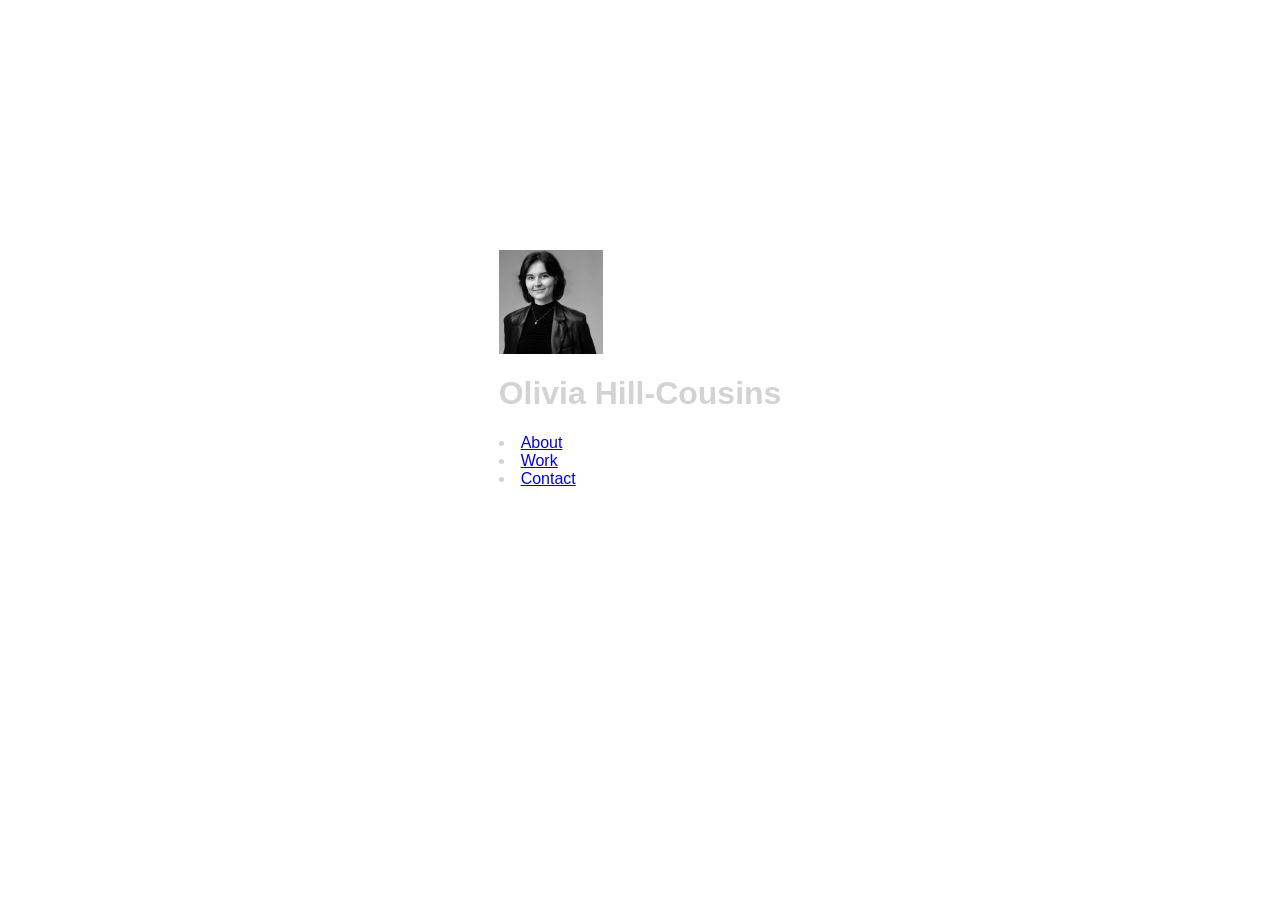
==== index.html @ bfc3da9b "sort" ====
<!DOCTYPE html>
<html lang="en">
<head>
    <meta charset="UTF-8">
    <meta name="viewport" content="width=device-width, initial-scale=1.0">
    <title>Olivia</title>
    <link rel="stylesheet" href="style.css">
</head>
<body>
    <div class="container">
        <video class="background" loop autoplay muted plays-inline src="videos/galaxy.mp4"
        type="video/mp4"></video>


        <header>
            <div class="left">
                <div class="client__logo">
                <img src="images/ohc-headshot.jpeg" alt="logo">
                </div>
                <h1>Olivia Hill-Cousins</h1>
            </div>

            <u1>
                    <li><a href="#about">About</a></li>
                    <li><a href="#work">Work</a></li>
                    <li><a href="#contact">Contact</a></li>
            </u1>

            

    </div>
    <script src="app.js"></script>
</body>
</html>
---- style.css ----
body{
    margin: 0;
    padding: 0;
    font-family: Quicksand, sans-serif;
    color: lightgray;
}

.container{
    position: relative;
    width: 100%;
    height: 100%;
    display: flex;
    flex-direction: column;
    align-items: center;
    gap: 100px;
}

.back-vid{
    position: fixed;
    right: 0;
    bottom: 0;
    z-index: -1;
    mix-blend-mode: overlay;
}

@media (max-aspect-ratio: 16/9){
    .back-vid{
        height: 100%;
        width: auto;
    }
}

@media (min-aspect-ratio: 16/9){
    .back-vid{
        width: 100%;
        height: auto;
    }
}


.client__logo {
    width: 6.5rem;
    height: 6.5rem; /* square container */
    overflow: hidden; /* hide the cropped edges */
}

.client__logo img {
    width: 100%;
    height: 100%;
    object-fit: cover; 
    object-position: 50% 35%;;
}
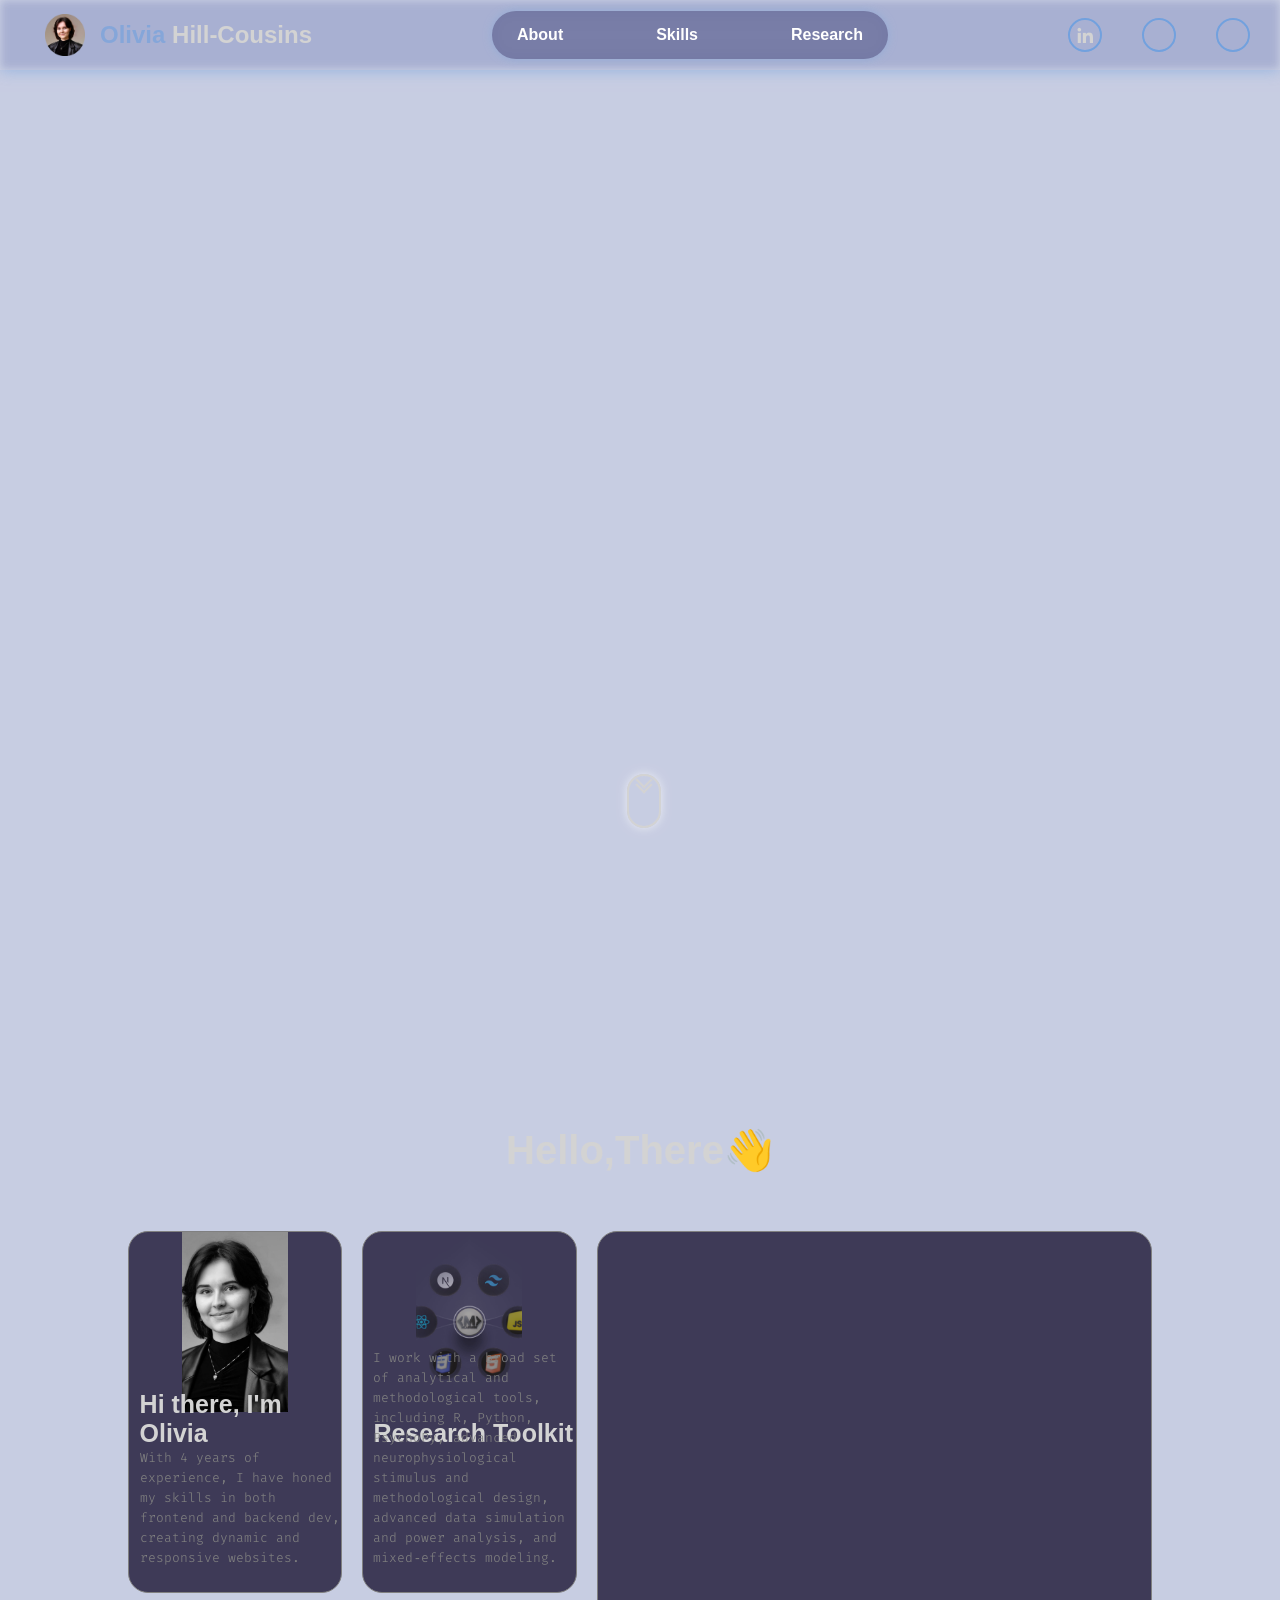
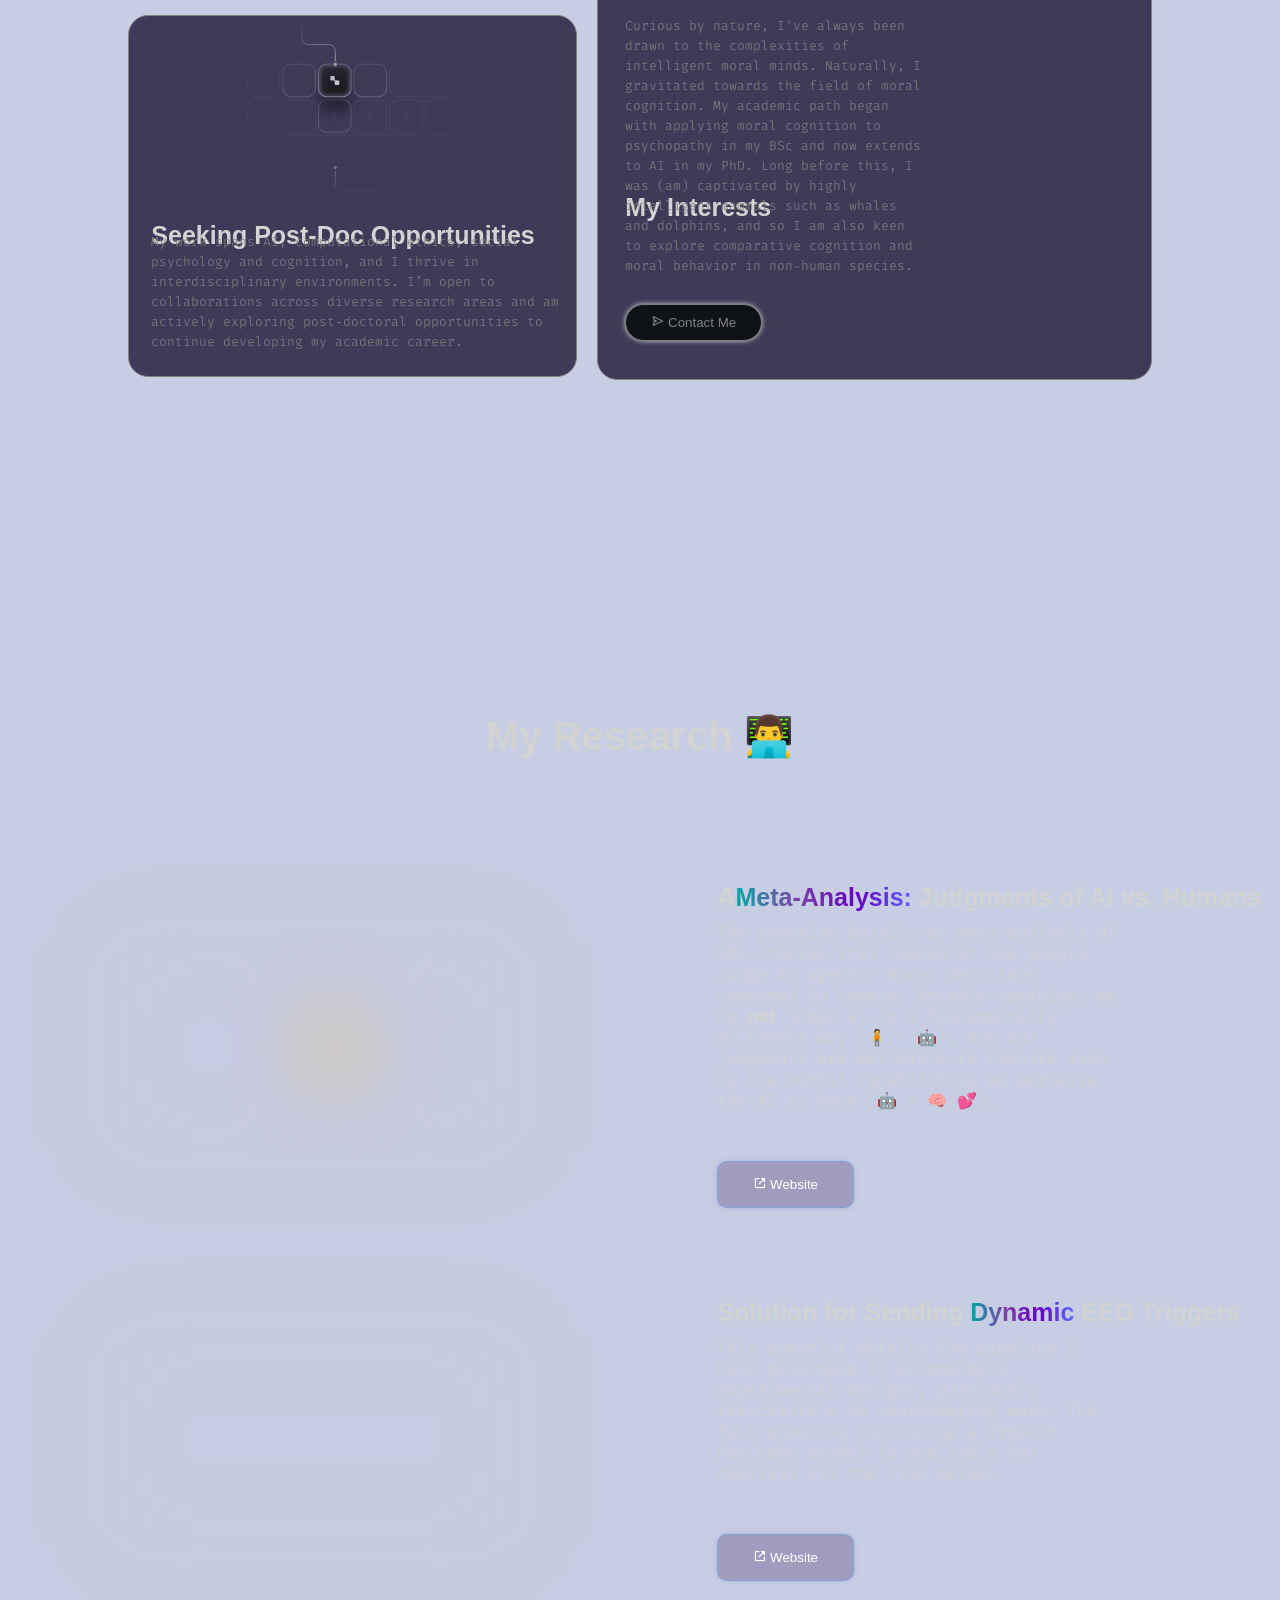
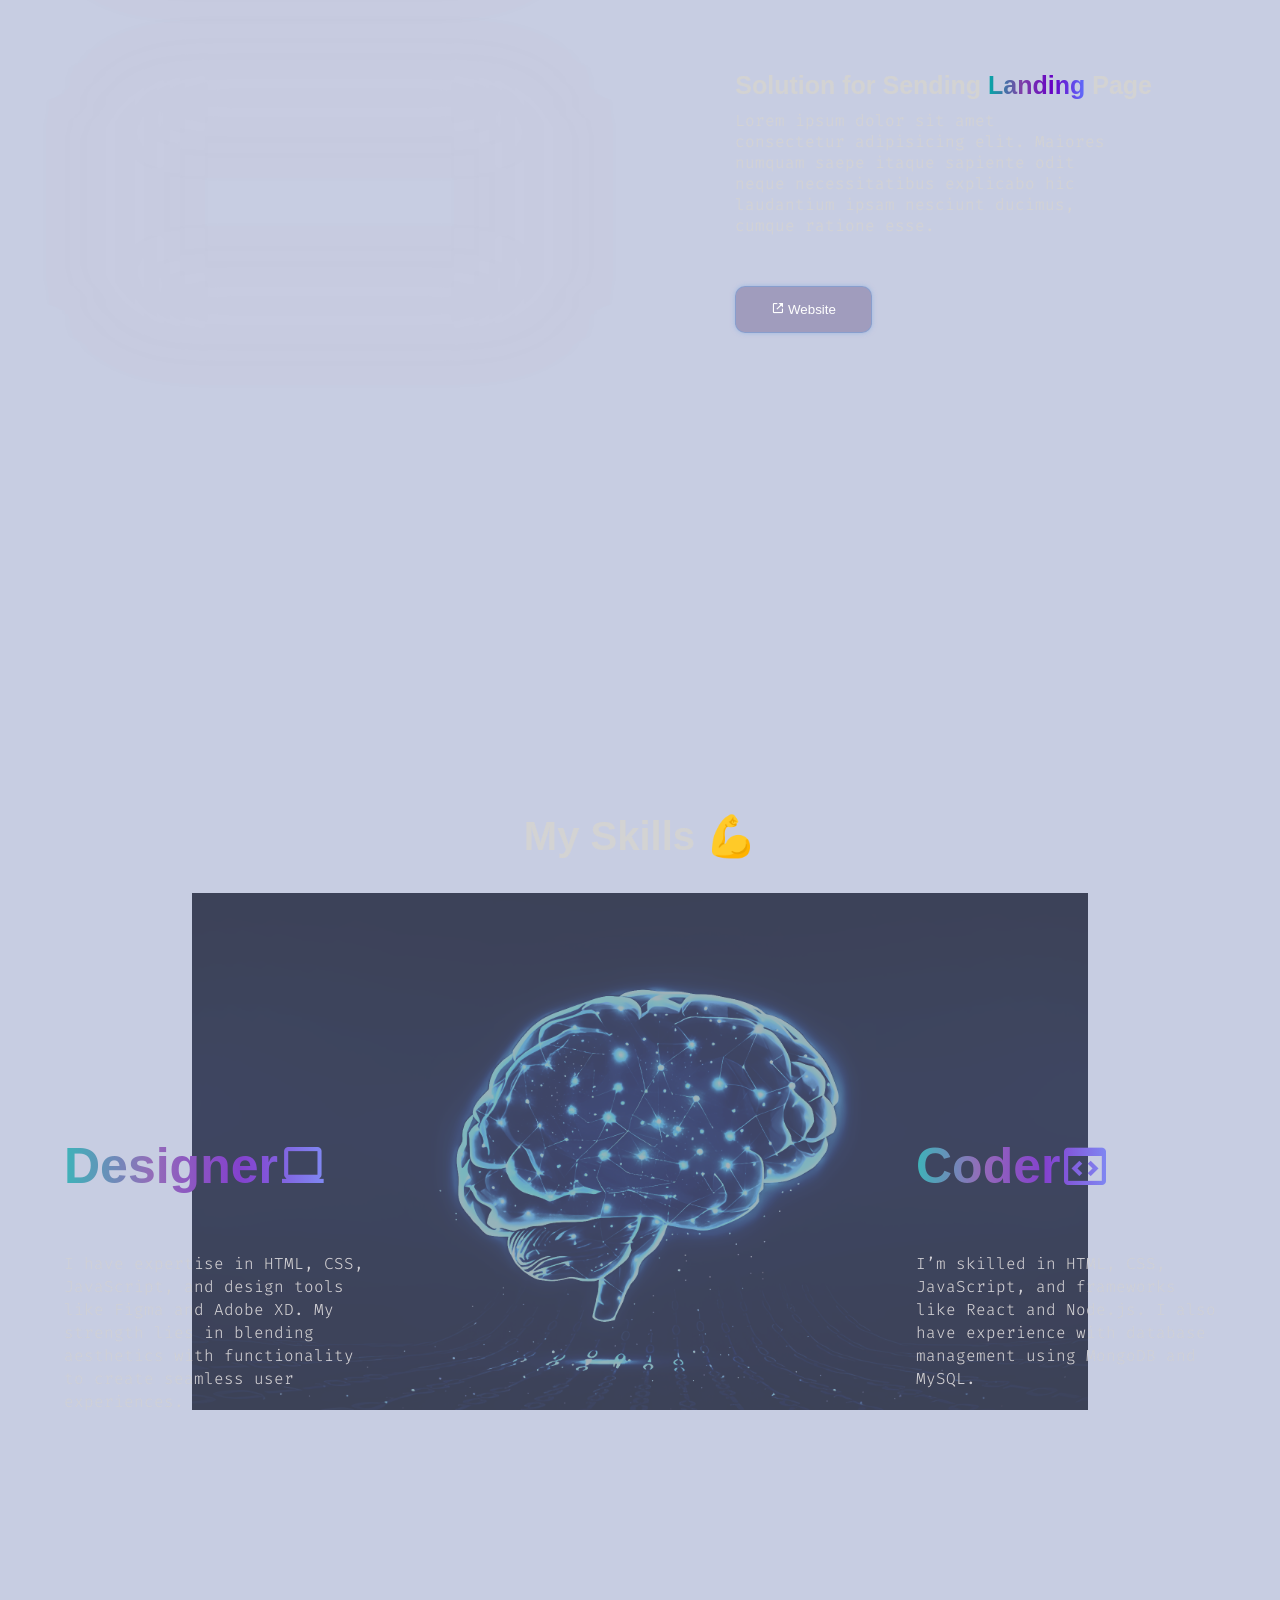
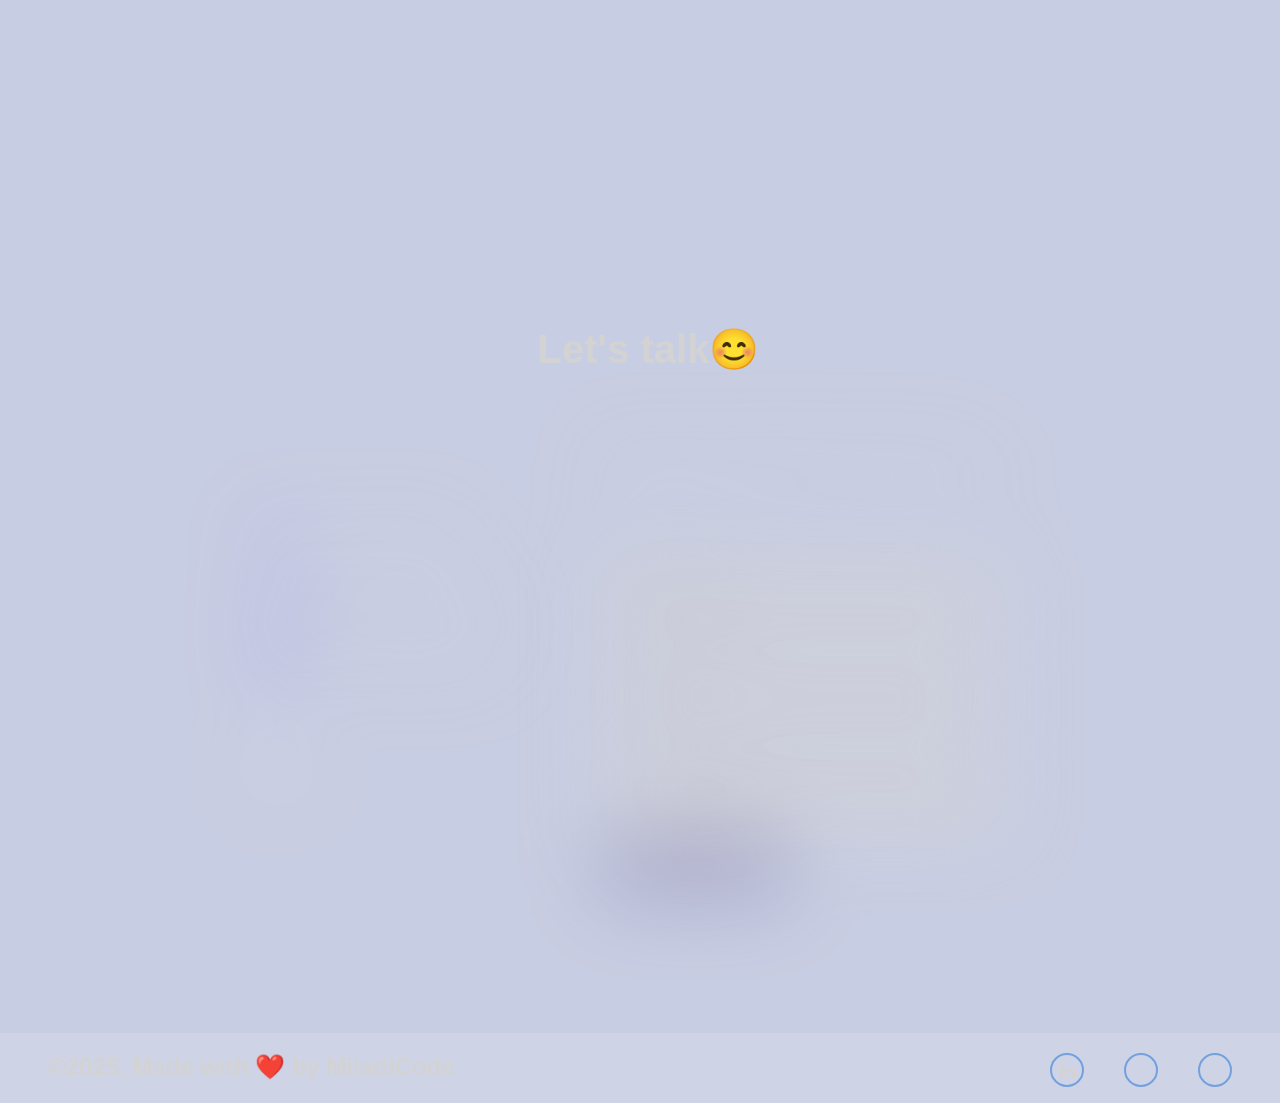
==== commit c924214e: "adjust" ====
--- a/index.html
+++ b/index.html
@@ -3,32 +3,242 @@
 <head>
     <meta charset="UTF-8">
     <meta name="viewport" content="width=device-width, initial-scale=1.0">
-    <title>Olivia</title>
+    <title>Olivia Hill-Cousins</title>
     <link rel="stylesheet" href="style.css">
+    <link href='https://unpkg.com/boxicons@2.1.4/css/boxicons.min.css' rel='stylesheet'>
+    <link rel="stylesheet" href="https://unpkg.com/aos@next/dist/aos.css" />
+    <link rel="stylesheet" href="https://cdn.jsdelivr.net/npm/bootstrap-icons@1.13.1/font/bootstrap-icons.min.css">
 </head>
 <body>
     <div class="container">
-        <video class="background" loop autoplay muted plays-inline src="videos/galaxy.mp4"
-        type="video/mp4"></video>
-
-
-        <header>
+        <video class="back-vid" autoplay loop muted plays-inline src="videos/galaxy.mp4"></video>
+
+
+
+        <header data-aos="fade-down" data-aos-duration="2000">
             <div class="left">
-                <div class="client__logo">
-                <img src="images/ohc-headshot.jpeg" alt="logo">
-                </div>
-                <h1>Olivia Hill-Cousins</h1>
-            </div>
-
-            <u1>
-                    <li><a href="#about">About</a></li>
-                    <li><a href="#work">Work</a></li>
-                    <li><a href="#contact">Contact</a></li>
-            </u1>
-
+                <img src="images/ohc-colour-circle.png" alt="logo">
+                <h2><span style="color: #72a1dea2;">Olivia</span> Hill-Cousins</h2>
+            </div>
+
+            <ul>
+                <li><a href="#">About</a></li>
+                <li><a href="#">Skills</a></li>
+                <li><a href="#">Research</a></li>
+            </ul>
+
+            <div class="box-icons">
+                <p><i class='bx bxl-linkedin'></i></p>
+                <p><i class='bi bi-bluesky'></i></p>
+                <p><i class='bx bxl-bx icon'></i></p>
+            </div>
+
+            <div class="menu-icon">
+                <i class='bx bx-menu'></i>
+            </div>            
+        </header>
+        <div class="sidebar">
+            <div class="close-icon">
+                <i class='bx bx-x'></i>
+            </div>
             
-
+            <ul>
+                <li><a href="#">Home</a></li>
+                <li><a href="#">About</a></li>
+                <li><a href="#">Skills</a></li>
+                <li><a href="#">Research</a></li>
+            </ul>
+
+            <div class="social-sidebar">
+                <a href="http://www.linkedin.com/in/olivia-hill-cousins"><i class='bx bxl-linkedin'></i></i></a>
+                <a href="https://bsky.app/profile/oliviah-c.bsky.social"><i class="bi bi-bluesky"></i></i></a>
+                <a href="https://orcid.org/0009-0009-4436-8812">
+                <img src="images/ORCID-iD_icon_BW_vector.svg" class="bx icon" alt="ORCID">
+                </a>
+            </div>
+        </div>
+
+        <div class="blackhole-box" data-aos="fade-down" data-aos-duration="2000">
+            <video autoplay loop muted plays-inline src="videos/blackhole.mp4"></video>
+        </div>
+
+        <section class="hero ">
+            <div class="hero-info autoBlur" data-aos="fade-right" data-aos-duration="1000">
+                <div class="hero-info-title" >
+                    <i class='bx bxl-sketch'></i>
+                    PhD Researcher Portfolio
+                </div>
+
+                <h1 data-aos="fade-right" data-aos-duration="3000">Currently exploring <span class="gradient">moral cognition</span> applied to <span class="gradient">AI</span></h1>
+
+                <p>I’m a PhD Researcher at the University of Exeter with a broad analytical and methodological skillset, specialising in moral cognition and how its mechanisms differ when people evaluate AI. </p>
+
+                <button><i class='bx bx-send' ></i> Contact Me</button>
+            </div>
+            
+            <div class="skills-video-box " >
+                <video class="skills-video autoBlur" autoplay loop muted plays-inline src="videos/hero-video.mp4"></video>
+            </div>
+        
+            <div class="scroll-down"></div>
+        </section>
+
+        <seaction class="info-section">
+            <h1 class="section-title autoDisplay">Hello,There👋</h1>
+            <div class="info-cards">
+                <div class="card ">
+                    <h1>Hi there, I'm Olivia</h1>
+                    <p>With 4 years of experience, I have honed my skills in both frontend and backend dev, creating dynamic and responsive websites.</p>
+                
+                    <img src="images/ohc-bw-square.jpg" alt="">
+                </div>
+
+                <div class="card">
+                    <h1>Research Toolkit</h1>
+                    <p>I work with a broad set of analytical and methodological tools, including R, Python, PsychoPy, advanced neurophysiological stimulus and methodological design, advanced data simulation and power analysis, and mixed‑effects modeling. </p>
+
+                    <img src="images/grid2.png" alt="">
+                </div>
+
+                <div class="card">
+                    <h1>My Interests</h1>
+                    <p>Curious by nature, I've always been drawn to the complexities of intelligent moral minds. Naturally, I gravitated towards the field of moral cognition. My academic path began with applying moral cognition to psychopathy in my BSc and now extends to AI in my PhD. Long before this, I was (am) captivated by highly intelligent mammals such as whales and dolphins, and so I am also keen to explore comparative cognition and moral behavior in non-human species.</p>
+                
+                    <video src="videos/glob.mp4" autoplay loop muted plays-inline></video>
+
+                    <button><i class='bx bx-send'></i> Contact Me</button>
+                </div>
+
+                <div class="card">
+                    <h1>Seeking Post-Doc Opportunities</h1>
+                    <p>My work spans AI, computational ethics, social psychology and cognition, and I thrive in interdisciplinary environments. I’m open to collaborations across diverse research areas and am actively exploring post‑doctoral opportunities to continue developing my academic career.</p>
+                
+                    <img src="images/grid4.png" alt="">
+                </div>
+            </div>
+        </seaction>
+
+        <section class="my-project">
+            <h1 class="section-title autoDisplay">My Research 👨‍💻</h1>
+            <div class="project-card">
+                <div class="project-vidbox autoBlur" >
+                    <video loop id="projectVideo1" src="videos/project1.mp4"></video>
+                    <div class="hover-sign"></div>
+                </div>
+                <div class="project-info fadein-left">
+                    <h1>A<span class="gradient">Meta-Analysis: </span>Judgments of AI vs. Humans</h1>
+                    <p>The preprint details my meta-analysis of 50+ studies that looked at how people judge AI agents’ moral decisions compared to humans. Broadly speaking, we do 𝗻𝗼𝘁 judge AI in a fundamentally different way (🧍 = 🤖), but our judgments are malleable to factors such as the mental capabilities we perceive the AI to have (🤖 ≠ 🧠/💕). </p>
+                    <button><i class='bx bx-link-external' ></i> Website</button>
+            </div>
+            </div>
+
+            <div class="project-card">
+                <div class="project-vidbox autoBlur">
+                    <video loop id="projectVideo2" src="videos/project2.mp4"></video>
+                </div>
+                <div class="project-info fadein-left">
+                    <h1> Solution for Sending <span class="gradient">Dynamic</span> EEG Triggers </h1>
+                    <p>This preprint details the pipeline I have developed to accommodate experimental designs, previously inaccessible to neuroimaging work. The full pipeline (including a drop-in PsychoPy study) is available for download via the link below.</p>
+                    <button><i class='bx bx-link-external' ></i> Website</button>
+                </div>
+            </div>
+
+            <div class="project-card">
+                <div class="project-vidbox autoBlur">
+                    <video loop id="projectVideo3" src="videos/project3.mp4"></video>
+                </div>
+                
+                <div class="project-info fadein-left">
+                    <h1>Solution for Sending <span class="gradient">Landing</span>  Page</h1>
+                    <p>Lorem ipsum dolor sit amet consectetur adipisicing elit. Maiores numquam saepe itaque sapiente odit neque necessitatibus explicabo hic laudantium ipsam nesciunt ducimus, cumque ratione esse.</p>
+                    <button><i class='bx bx-link-external' ></i> Website</button>
+                </div>
+            </div>
+        </section>
+
+        
+        <section class="skills-section">
+            <h1 class="section-title autoDisplay">
+                My Skills 💪
+            </h1>
+            <div class="skills-box autoDisplay">
+                <img class="skills-image" src="images/digital brain (2).png" alt="">
+                <div class="Designer">
+                    <h1 class="gradient">Designer <i class='bx bx-laptop'></i></h1>
+                    <p>I have expertise in HTML, CSS, JavaScript, and design tools like Figma and Adobe XD. My strength lies in blending aesthetics with functionality to create seamless user experiences.</p>    
+                </div>
+                
+                <div class="coder">
+                    <h1 class="gradient">Coder <i class='bx bx-code-block' ></i></h1>
+                    <p>I’m skilled in HTML, CSS, JavaScript, and frameworks like React and Node.js. I also have experience with database management using MongoDB and MySQL.</p>
+                </div>
+
+                <div class="slider" reverse="true" style="
+                --width: 100px;
+                --height: 100px;
+                --quantity: 9;
+                ">
+                    <div class="list">
+                        <div class="item" style="--position: 1"><img src="images/1.png" alt=""></div>
+                        <div class="item" style="--position: 2"><img src="images/2.png" alt=""></div>
+                        <div class="item" style="--position: 3"><img src="images/3.webp" alt=""></div>
+                        <div class="item" style="--position: 4"><img src="images/4.webp" alt=""></div>
+                        <div class="item" style="--position: 5"><img src="images/5.png" alt=""></div>
+                        <div class="item" style="--position: 6"><img src="images/6.png" alt=""></div>
+                        <div class="item" style="--position: 7"><img src="images/7.png" alt=""></div>
+                        <div class="item" style="--position: 8"><img src="images/8.png" alt=""></div>
+                        <div class="item" style="--position: 9"><img src="images/9.png" alt=""></div>
+                    </div>
+                </div>
+            </div>
+        </section>
+
+        <section class="contact-section ">
+            <h1 class="section-title autoDisplay">Let's talk😊</h1>
+
+            <div class="social-box autoBlur">
+                <a href="#"><i class='bx bxs-phone'></i> +39 111 222 444</a>
+                <a href="#"><i class='bx bxl-telegram' ></i> Contact Example.com</a>
+                <a href="#"><i class='bx bxl-linkedin-square' ></i> Contact Example.com</a>
+                <div class="social-icons">
+                    <a href="#"><i class='bx bxl-linkedin' ></i></a>
+                    <a href="#"><i class='bi bi-bluesky' ></i></a>
+                    <a href="#"><i class='bx icon' ></i></a>
+                </div>
+            </div>
+
+            <div class="contact-box autoBlur">
+                <p>Wheter you're looking to build a new website, improve your existing platform, or bring a unique project to file. i'm here to help.</p>
+            
+                <p>Full Name</p>
+                <input placeholder="Your Full name" type="full name">
+
+                <p>Email Address</p>
+                <input placeholder="Your Email" type="Contact">
+
+                <p>Your Message</p>
+                <input  class="input-message" type="contact" placeholder="shaire your thoughts...">
+
+                <button>Send Message <i class='bx bx-mail-send'></i></button>
+            </div>
+        
+        </section> 
+
+        <section class="footer">
+            <h1>©️2025, Made with ❤️ by MiladiCode</h1>
+            <div class="box-icons">
+                <p><i class='bx bxl-linkedin'></i></p>
+                <p><i class='bi bi-bluesky'></i></p>
+                <p><i class='bx icon'></i></p>
+            </div>
+        </section>
+
+        
     </div>
     <script src="app.js"></script>
+    <script src="https://unpkg.com/aos@next/dist/aos.js"></script>
+    <script >
+      AOS.init();
+    </script>
 </body>
 </html>
--- a/style.css
+++ b/style.css
@@ -1,8 +1,24 @@
+@font-face {
+    font-family: 'Fira Code';
+    font-style: light;
+    font-weight: 400;
+    src: url('./fonts/FiraCode-Light.ttf') format('woff');
+}
+
+p {
+    font-family: 'Fira Code', monospace;
+}
+
+
 body{
     margin: 0;
     padding: 0;
-    font-family: Quicksand, sans-serif;
+    font-family: Arial, Helvetica, sans-serif;
     color: lightgray;
+}
+
+html{
+    scroll-behavior: smooth;
 }
 
 .container{
@@ -13,20 +29,884 @@
     flex-direction: column;
     align-items: center;
     gap: 100px;
-}
+    background-color: #001f7c38;
+}
+
 
 .back-vid{
     position: fixed;
     right: 0;
     bottom: 0;
     z-index: -1;
-    mix-blend-mode: overlay;
-}
+    mix-blend-mode:overlay;
+}
+
+
+header{
+    display: flex;
+    position: absolute;
+    top: 0;
+    right: 0;
+    left: 0;
+    align-items: center;
+    justify-content: space-between;
+    padding: 0 30px;
+    height: 70px;
+    background-color: rgba(255, 255, 255, 0.121);
+    backdrop-filter: blur(5px);
+    box-shadow: 0 0 15px #72a1dea2;
+    z-index: 999;
+}
+
+.left{
+    display: flex;
+    align-items: center;
+}
+
+.left img{
+    width: 40px;
+    margin: 0 15px;
+}
+
+
+header ul{
+    display: flex;
+    justify-content: space-between;
+    width: 30%;
+    padding: 15px 15px;
+    border-radius: 50px;
+    background-color: rgba(0, 0, 69, 0.326);
+    backdrop-filter: blur(10px);
+    box-shadow: 0 0 10px #72a1de63;
+}
+
+header ul li{
+    list-style: none;
+}
+
+header ul a{
+    text-decoration: none;
+    color: white;
+    font-weight: 700;
+    transition: 0.3s;
+    margin: 0 10px;
+}
+
+header ul a:hover{
+    text-shadow: 0 0 15px black;
+}
+
+.box-icons{
+    display: flex;
+    gap: 40px;
+}
+
+.box-icons p{
+    display: flex;
+    align-items: center;
+    justify-content: center;
+    font-size: 20px;
+    width: 30px;
+    height: 30px;
+    border: 2px solid #72a1de;
+    border-radius: 50%;
+    cursor: pointer;
+    transition: 0.5s;
+}
+
+.box-icons p:hover{
+    background-color: #72a1de;
+    color: black;
+    box-shadow: 0 0 15px #72a1de;
+}
+
+.bx.icon {
+    width: 5rem;   
+    height: 3rem;
+    object-fit: contain;
+    filter: drop-shadow(0 0 2px white);
+}
+
+.blackhole-box{
+    position: absolute;
+    top: 0;
+    width: 100%;
+    display: flex;
+    justify-content: center;
+    z-index: -1;
+    mix-blend-mode: lighten;
+  }
+  
+.blackhole-box video{
+    width: 100%;
+    margin-top: -23.5%;
+}
+
+.hero{
+    position: relative;
+    display: flex;
+    width: 100%;
+    height: 100vh;
+    align-items: center;
+    justify-content: space-between;
+}
+
+.hero-info{
+    position: absolute;
+    left: 5%;
+}
+
+.hero-info .hero-info-title{
+    color: #72a1de;
+    padding: 8px 5px;
+    border-radius: 50px;
+    border: 1px solid #72a1de94;
+    width: 240px;
+    background-color: #2200493d;
+    box-shadow: 0 0 5px #72a1de84;
+}
+
+.hero-info h1{
+    font-size: 60px;
+    max-width: 600px;
+    font-weight: 700;
+    line-height: 70px;
+    margin-top: 40px;
+    margin-bottom: 30px;
+}
+
+.hero-info p{
+    max-width: 550px;
+    line-height: 25px;
+    margin-bottom: 40px;
+    font-size: 20px;
+}
+
+.hero-info button{
+    color: white;
+    padding: 15px 35px;
+    border-radius: 10px;
+    border: 1px solid #72a1de81;
+    background-color: #2200493d;
+    box-shadow: 0 0 5px #72a1de81;
+    cursor: pointer;
+    transition: 0.3s;
+}
+
+.hero-info button:hover{
+    box-shadow: 0 0 15px #72a1de81;
+}
+
+/* Gradient Animation */
+.gradient{
+    background: linear-gradient(to right,#00aaa7, #7e42a7, #6600c5, #6070fd,#2a46ff, #0099ff, #008ead);
+    background-size: 200%;
+    background-clip: text;
+    -webkit-background-clip: text;
+    -webkit-text-fill-color: transparent;
+    animation: animate-gradient 2.5s linear infinite;
+}
+@keyframes animate-gradient {
+    to{
+        background-position: 200%;
+    }
+}
+
+.skills-video-box{
+    position: absolute;
+    right: 3%;
+}
+
+.skills-video{
+    height: 900px;
+    mix-blend-mode:lighten;
+}
+
+
+.scroll-down {
+    height: 50px;
+    width: 30px;
+    border: 2px solid lightgray;
+    position: absolute;
+    left: 49%;
+    bottom: 8%;
+    border-radius: 50px;
+    cursor: pointer;
+    box-shadow: 0 0 10px rgba(255, 255, 255, 0.626);
+  }
+  .scroll-down::before,
+  .scroll-down::after {
+    content: "";
+    position: absolute;
+    top: 20%;
+    left: 50%;
+    height: 10px;
+    width: 10px;
+    transform: translate(-50%, -100%) rotate(45deg);
+    border: 2px solid lightgray;
+    border-top: transparent;
+    border-left: transparent;
+    animation: scroll-down 2s ease-in-out infinite;
+  }
+  .scroll-down::before {
+    top: 30%;
+    animation-delay: 0.5s;
+    /* animation: scroll-down 1s ease-in-out infinite; */
+  }
+  
+  @keyframes scroll-down {
+    0% {
+      /* top:20%; */
+      opacity: 0;
+    }
+    30% {
+      opacity: 1;
+    }
+    60% {
+      opacity: 1;
+    }
+    100% {
+      top: 90%;
+      opacity: 0;
+    }
+  }
+
+
+
+
+.info-section{
+    display: flex;
+    align-items: center;
+    flex-direction: column;
+    width: 80%;
+    margin-top: 100px;
+}
+
+.section-title{
+    font-size: 40px;
+    font-weight: 700;
+}
+
+.info-cards{
+    display: grid;
+    grid-template-columns: auto auto auto;
+    gap: 20px;
+    width: 100%;
+    height: 100%;
+    margin-top: 30px;
+}
+
+.card{
+    display: flex;
+    align-items:flex-start;
+    justify-content: center;
+    position: relative;
+    width: auto;
+    height: 40vh;
+    overflow: hidden;
+    border: 1px solid gray;
+    background-color: #080020b7;
+    border-radius: 20px;
+    transition: 0.5s;
+}
+
+.card h1{
+    position: absolute;
+    margin: 0;
+    bottom: 40%;
+    left: 5%;
+    font-size: 25px;
+    z-index: 1;
+    color: lightgray;
+}
+
+.card p{
+    position: absolute;
+    bottom: 3%;
+    left: 5%;
+    z-index: 1;
+    max-width: 300px;
+    color: gray;
+    font-size: 13px;
+    line-height: 20px;
+}
+
+.card img{
+    width: 50%;
+    height: 50%;
+    object-fit: cover;
+    object-position: 50% 35%;
+}
+
+.card video{
+    margin-top: 10%;
+    width: 70%;
+    height: 50%;
+    object-fit: cover;
+    mix-blend-mode: lighten;
+}
+
+.card button{
+    position: absolute;
+    bottom: 5%;
+    left: 5%;
+    padding: 10px 25px;
+    border: 1px solid gray;
+    background-color: #0f1217;
+    color: gray;
+    border-radius: 20px;
+    box-shadow: 0 0 5px lightgray;
+    cursor: pointer;
+    transition: 0.3s;
+}
+
+.card button:hover{
+    box-shadow: 0 0 15px lightgray;
+    opacity: 0.7;
+}
+
+.card:hover{
+    box-shadow: 0 0 15px rgb(211, 211, 211);
+}
+
+.card:nth-child(3){
+    grid-row: span 2;
+    height: 83vh;
+}
+
+.card:nth-child(3) p{
+    bottom: 12%;
+}
+
+.card:nth-child(3) h1{
+    bottom: 21%;
+}
+
+.card:nth-child(4){
+    grid-column: span 2;
+}
+
+.card:nth-child(4) p{
+    max-width: 650px;
+}
+
+.card:nth-child(4) h1{
+    bottom: 35%;
+}
+
+
+
+.my-project{
+    display: flex;
+    flex-direction: column;
+    gap: 10%;
+    align-items: center;
+    position: relative;
+    width: 80%;
+    height: 100vh;
+    margin-top: 200px;
+    margin-bottom: 700px;
+}
+
+.project-card {
+    display: flex;
+    width: 100%;
+    height: 40%;
+    align-items: center;
+    gap: 10%;
+    justify-content: center;
+}
+
+.project-vidbox{
+    display: flex;
+    align-items: center;
+    justify-content: center;
+    width: 50%;
+    mix-blend-mode:exclusion;
+    position: relative;
+    cursor: pointer;
+    transition: 0.5s;
+    min-width: 400px;
+
+}
+
+.project-vidbox video{
+    object-fit: cover;
+    width: 100%;
+    box-shadow: 0 0 10px lightgray;
+    border-radius: 20px;
+    transition: 0.5s;
+}
+
+.project-card video:hover{
+    box-shadow: 0 0 25px rgb(255, 255, 255);
+}
+
+.project-info{
+    display: flex;
+    flex-direction: column;
+    align-items: start;
+    justify-content: center;
+    width: 50%;
+    padding-left: 10%;
+}
+
+.project-info h1{
+    width: 90%;
+    font-size: 25px;
+    font-weight: bold;
+    text-wrap: nowrap;
+    margin-top: 0;
+    margin-bottom: 10px;
+    max-width: 450px;
+}
+
+.project-info p{
+    width: 90%;
+    max-width: 400px;
+    min-width: 300px;
+    margin-bottom: 50px;
+    margin-top: 0;
+}
+
+.project-info button{
+    color: white;
+    padding: 15px 35px;
+    border-radius: 10px;
+    border: 1px solid #72a1de81;
+    background-color: #2200493d;
+    box-shadow: 0 0 5px #72a1de81;
+    cursor: pointer;
+    transition: 0.3s;
+}
+
+.project-info button:hover{
+    opacity: 0.8;
+    box-shadow: 0 0 15px #72a1de81;
+}
+
+.project-vidbox .hover-sign{
+    position: absolute;
+    display: flex;
+    align-items: center;
+    justify-content: center;
+    width: 30%;
+    height: 100px;
+}
+
+.hover-sign::before,
+.hover-sign::after {
+    content: "👆";
+    text-align: center;
+    position: absolute;
+    font-size: 50px;
+    top: 20%;
+    left: 40%;
+    border-radius: 40px;
+    animation: hover-animation 4s ease-in-out infinite;
+
+}
+
+.hover-sign.active{
+    display: none;
+}
+
+@keyframes hover-animation {
+  0% {
+    /* top:20%; */
+    box-shadow: 0 0 5px rgb(255, 255, 255);
+    transform: translate(100%, 50%) rotate(30deg);
+  }
+
+  100% {
+    box-shadow: 0 0 5px rgb(255, 255, 255);
+    transform: translateX(80%, 80%) rotate(20deg);
+  }
+}
+
+
+
+
+/* Skills section */
+.skills-section{
+    display: flex;
+    flex-direction: column;
+    align-items: center;
+    position: relative;
+}
+
+.skills-box{
+    width: 100%;
+    height: 90vh;
+    position: relative;
+    display: flex;
+    align-items: start;
+    justify-content: center;
+    mix-blend-mode:lighten;
+    opacity: 0.7;
+}
+
+.skills-image{
+    width: 70%;
+    mix-blend-mode:difference;
+}
+
+.Designer{
+    position: absolute;
+    display: flex;
+    flex-direction: column;
+    align-items: start;
+    top: 25%;
+    left: 5%;
+    max-width: 300px;
+}
+
+.Designer h1{
+    font-size: 50px;
+    display: flex;
+    align-items: center;
+}
+
+.Designer p{
+    line-height: 23px;
+}
+
+
+.coder{
+    position: absolute;
+    display: flex;
+    flex-direction: column;
+    align-items: start;
+    top: 25%;
+    right: 5%;
+    max-width: 300px;
+}
+
+.coder h1{
+    font-size: 50px;
+    display: flex;
+    align-items: center;
+}
+
+.coder p{
+    line-height: 23px;
+}
+
+
+
+.coder-text{
+
+    font-size: 50px;
+}
+
+/* SLIDER  */
+
+.slider{
+    position: absolute;
+    bottom: 5%;
+    right: 20%;
+    width: 60%;
+    height: var(--height);
+    overflow: hidden;
+    mask-image: linear-gradient(
+        to right,
+        transparent,
+        #000 10% 90%,
+        transparent
+    );
+    mix-blend-mode:difference;
+    opacity: 0.7;
+}
+.slider .list{
+    display: flex;
+    width: 100%;
+    min-width: calc(var(--width) * var(--quantity));
+    position: relative;
+}
+.slider .list .item{
+    width: var(--width);
+    height: var(--height);
+    position: absolute;
+    left: 100%;
+    animation: autoRun 10s linear infinite;
+    transition: filter 0.5s;
+    animation-delay: calc( (10s / var(--quantity)) * (var(--position) - 1) - 10s)!important;
+}
+.slider .list .item img{
+    width: 100%;
+}
+@keyframes autoRun{
+    from{
+        left: 100%;
+    }to{
+        left: calc(var(--width) * -1);
+    }
+}
+.slider:hover .item{
+    animation-play-state: paused!important;
+    filter: grayscale(1);
+}
+.slider .item:hover{
+    filter: grayscale(0);
+}
+
+
+  /* CONTACT SECTION */
+.contact-section{
+    width: 80%;
+    height: 100vh;
+    display: flex;
+    justify-content: center;
+    gap: 10%;
+    align-items: center;
+    position: relative;
+}
+
+.contact-section h1{
+    position: absolute;
+    top: 10%;
+    left: 40%;
+}
+
+.social-box {
+    display: flex;
+    flex-direction: column;
+    gap: 25px;
+}
+
+.social-box a{
+    color: lightgray;
+    text-decoration: none;
+    font-size: 20px;
+    text-wrap: nowrap;
+}
+
+.social-box i{
+    color: #7668ff;
+    font-size: 30px;
+    margin-right: 10px;
+}
+
+.social-icons a i{
+    color: white;
+    margin-top: 40px;
+}
+
+.contact-box p{
+    max-width: 400px;
+    margin-top: 30px;
+    margin-bottom: 5px;
+} 
+
+.contact-box input{
+    padding: 7.5px 30px;
+    background-color: lightgray;
+    width: 80%;
+    height: 25px;
+    border: none;
+    outline : none;
+    border-top-right-radius: 10px;
+    border-bottom-right-radius: 10px;
+}
+
+.contact-box button{
+    margin-top: 30px;
+    color: white;
+    padding: 15px 35px;
+    border-radius: 10px;
+    border: 1px solid #72a1de81;
+    background-color: #2200493d;
+    box-shadow: 0 0 5px #72a1de81;
+    cursor: pointer;
+    transition: 0.3s;
+}
+
+.contact-box button:hover{
+    opacity: 0.8;
+    box-shadow: 0 0 15px #72a1de81;
+}
+
+.footer{
+    display: flex;
+    justify-content: space-between;
+    position: absolute;
+    bottom: 0;
+    right: 0;
+    left: 0;
+    height: 70px;
+    background-color: rgba(255, 255, 255, 0.121);
+    z-index: 999;
+    padding: 0 3rem;
+}
+
+
+/* BLUR EFFECT ANIMAION */
+
+.autoBlur{
+    animation: autoBlurAnimation linear both;
+    animation-timeline: view();
+
+}
+@keyframes autoBlurAnimation{
+    0%{
+        filter: blur(40px);
+    }
+    35%,65%{
+        filter: blur(0);
+        opacity: 1;
+    }
+    100%{
+        filter: blur(40px);
+        opacity: 0;
+    }
+}
+
+
+/* AUTO DISPLAY ANIMAION */
+.autoDisplay{
+    animation: autoDisplayAnimation both;
+    animation-timeline: view();
+
+}
+
+@keyframes autoDisplayAnimation{
+    from{
+        filter: blur(10px);
+        transform: translateY(-200px) scale(0);
+    } 50%{
+        opacity: 1;
+        filter: blur(0px);
+        transform: translateX(0) scale(1);
+    }
+}
+
+
+/* FADEIN_LEFT */
+
+.fadein-left{
+    animation: fadeInLeftAnimation both;
+    animation-timeline: view();
+}
+
+@keyframes fadeInLeftAnimation{
+    0%{
+        opacity: 0;
+        transform: translateX(-500px) scale(0.2);
+        filter: blur(10px);
+    } 35%,65%{
+        opacity: 1;
+        transform: translateX(0) scale(1);
+        filter: blur(0px);
+    }100%{
+        filter: blur(10px);
+    }
+}
+
+/* Sidebar */
+
+.menu-icon{
+    font-size: 35px;
+    cursor: pointer;
+    display: none;
+}
+
+
+.sidebar{
+    position: fixed;
+    right: 0;
+    top: 0;
+    bottom: 70%;
+    width: 0%;
+    background-color: #000000b8;
+    z-index: 999;
+    box-shadow: 0 0 25px rgba(255, 255, 255, 0.479);
+    backdrop-filter: blur(10px);
+    opacity: 0;
+    border-bottom-left-radius: 100%;
+    
+}
+
+.close-icon{
+    font-size: 50px;
+    color: lightgray;
+    padding-left: 10px;
+    cursor: pointer;
+}
+
+.sidebar ul{
+    padding-left: 20px;
+}
+
+.sidebar ul li{
+    list-style: none;
+    margin-bottom: 30px;
+}
+
+.sidebar ul li a{
+    text-decoration: none;
+    color: lightgray;
+    font-size: 30px;
+    font-weight: 900;
+    text-shadow:0 0 15px #4c4c4c;
+}
+
+.social-sidebar{
+    padding-left: 20px;
+    margin-top: 60px;
+    text-wrap: nowrap;
+}
+
+.social-sidebar a{
+    font-size: 35px;
+    padding: 5px 5px;
+    cursor: pointer;
+    transition: 0.5s;
+}
+
+/* Sidebar Open ANimation */
+.sidebar.open-sidebar{
+    animation: openSideBarAnimation 1.5s forwards;
+}
+
+@keyframes openSideBarAnimation {
+    to{
+        width: 80%;
+        opacity: 1;
+        bottom: 0;
+        border-radius: 0;
+    }
+}
+
+/* Sidebar close ANimation */
+
+.sidebar.close-sidebar{
+    animation: closeSideBarAnimation 1.5s forwards;
+}
+
+@keyframes closeSideBarAnimation {
+    from{
+        width: 80%;
+        opacity: 1;
+        bottom: 0;
+        border-radius: 0;
+    }
+    to{
+        width: 0;
+        opacity: 0;
+        bottom: 70%;
+        border-bottom-left-radius: 50%;
+    }
+}
+
+
+
+
+
 
 @media (max-aspect-ratio: 16/9){
     .back-vid{
+        width: auto;
         height: 100%;
-        width: auto;
     }
 }
 
@@ -38,15 +918,332 @@
 }
 
 
-.client__logo {
-    width: 6.5rem;
-    height: 6.5rem; /* square container */
-    overflow: hidden; /* hide the cropped edges */
-}
-
-.client__logo img {
-    width: 100%;
-    height: 100%;
-    object-fit: cover; 
-    object-position: 50% 35%;;
-}
+@media screen and (max-width: 1200px){
+    .blackhole-box video{
+        margin-top: -20%;
+    }
+
+    .hero-info h1{
+        font-size: 40px;
+        max-width: 400px;
+        line-height: 40px;
+    }
+
+    .hero-info P{
+        max-width: 300px;
+    }
+
+    .skills-video-box{
+        right: 0%;
+    }
+
+    .skills-video-box video{
+        height: 500px;
+    }
+
+    .info-cards{
+        grid-template-columns: auto;
+    }
+
+    .card:nth-child(3){
+        grid-column: span 2;
+        height: 70vh;
+    }
+
+    .info-cards .card h1{
+        font-size: 20px;
+    }
+
+    .info-cards .card:nth-child(3) h1{
+        bottom: 25%;
+    }
+
+    .card video{
+        height: 60%;
+
+        margin-top: 5%;
+    }
+
+    .my-project{
+        margin-bottom: 200px;
+        scale: 0.8;
+    }
+
+    .contact-section .section-title {
+        left: 30%;
+    }
+}
+
+@media screen and (max-width: 700px){
+    header {
+        position: fixed;
+        height: 50px;
+    }
+
+    header ul{
+        display: none;
+    }
+
+    header .box-icons{
+        display: none;
+    }
+
+    .menu-icon{
+        display: inline;
+    }
+
+    .blackhole-box video {
+        width: 100%;
+        margin-top: -15%;
+    }
+
+    .autoBlur{
+        animation: none;
+    }
+    
+    .hero{
+        flex-direction: column;
+        top:0;
+        bottom: 0;
+        left: 0;
+        right:0;
+        
+    }
+    .hero-info{
+        bottom: 5%;
+    }
+
+    .scroll-down{
+        bottom: 5%;
+    }
+
+    .hero .skills-video-box{
+        height: 200px;
+        top: 5%;
+    }
+
+
+
+    .info-cards{
+        grid-template-columns: auto;
+    }
+
+    .card:nth-child(3){
+        grid-column: span 2;
+        height: 70vh;
+    }
+
+    .card video{
+        width: 100%;
+    }
+    
+    .container{
+        height: 100%;
+    }
+
+    .project-vidbox video{
+        width: 250px;
+        margin-left: -100px;
+    }
+
+    .project-info{
+        overflow: hidden;
+        padding-left: 0;
+        margin-left: -50px;
+    }
+
+    .project-info h1{
+        font-size: 20px;
+        max-width: 200px;
+        text-wrap: wrap;
+    }
+
+    .project-info p{
+        font-size: 10px;
+        text-wrap: wrap;
+        max-width: 200px;
+        min-width: 0;
+    }
+
+    .project-info button{
+        padding: 5px 10px;
+    }
+
+    .my-project{
+        margin-bottom: 600px;
+    }
+
+    .project-card{
+        flex-direction: column;
+        margin-left: 25%;
+        gap: 30px;
+    }
+    
+    .project-vidbox{
+        min-width: 200px;
+    }
+
+    .project-info{
+        width: 85%;
+    }
+
+    .project-info h1{
+        text-wrap: nowrap;
+    }
+
+    .project-info p{
+        max-width: 300px;
+    }
+
+    .Designer{
+        top: 15%;
+        left: 18%;
+    }
+
+    .Designer h1{
+        margin-bottom: 0;
+        margin-top: 70px;
+    }
+
+    .coder{
+        top: 50%;
+        left: 18%;
+    }
+
+    .coder h1{
+        margin-bottom: 0;
+    }
+
+    .slider .list .item img{
+        width: 70%;
+    }
+
+    .contact-section{
+        flex-direction: column;
+        margin-top: 100px;
+        margin-bottom: 50px;
+    }
+
+    .footer{
+        font-size: 10px;
+    }
+
+    .social-box{
+        margin-left: -90px;
+    }
+}
+
+
+@media screen and (max-width: 480px) {
+
+    .hero .skills-video-box {
+        display: none;
+        
+    }
+
+    .blackhole-box {
+        overflow: hidden;
+    }
+
+    .blackhole-box video {
+        width: 140%;
+        margin-top: -27%;
+
+    }
+
+    .left {
+        scale: 0.9;
+        margin-left: -30px;
+    }
+
+    .left h2 {
+        font-size: 20px;
+    }
+
+    .hero {
+        scale: 0.9;
+    }
+
+    .hero-info{
+        bottom: 15%;
+    }
+
+    .hero-info h1{
+        font-size: 35px;
+    }
+
+    .scroll-down{
+        bottom: 15%;
+        left: 60%;
+    }
+
+    .section-title {
+        font-size: 25px;
+    }
+
+    .info-cards{
+        display: flex;
+        flex-direction: column;
+    }
+
+    .card {
+        min-height: 20rem;
+    }
+
+    .card h1{
+        bottom: 30%;
+        font-size: 5px;
+    }
+
+    .project-card {
+        height: 50%;
+    }
+
+    .project-info p{
+        margin-bottom: 15px;
+    }
+
+    .project-info{
+        margin-left: -80px;
+    }
+
+    .skills-box{
+        height: 120vh;
+        margin-right: 30px;
+    }
+
+    .slider{
+        bottom: 0%;
+    }
+
+    .contact-section{
+        scale: 0.9;
+        height: 120vh;
+    }
+
+    .contact-section .section-title {
+        top: -30px;
+        left: 25%;
+    }
+
+    .footer{
+        padding: 15px;
+    }
+
+    .footer h1{
+        max-width: 150px;
+    }
+
+    .footer .box-icons{
+        gap: 10px;
+    }
+
+
+}
+
+
+
+
+
+
+
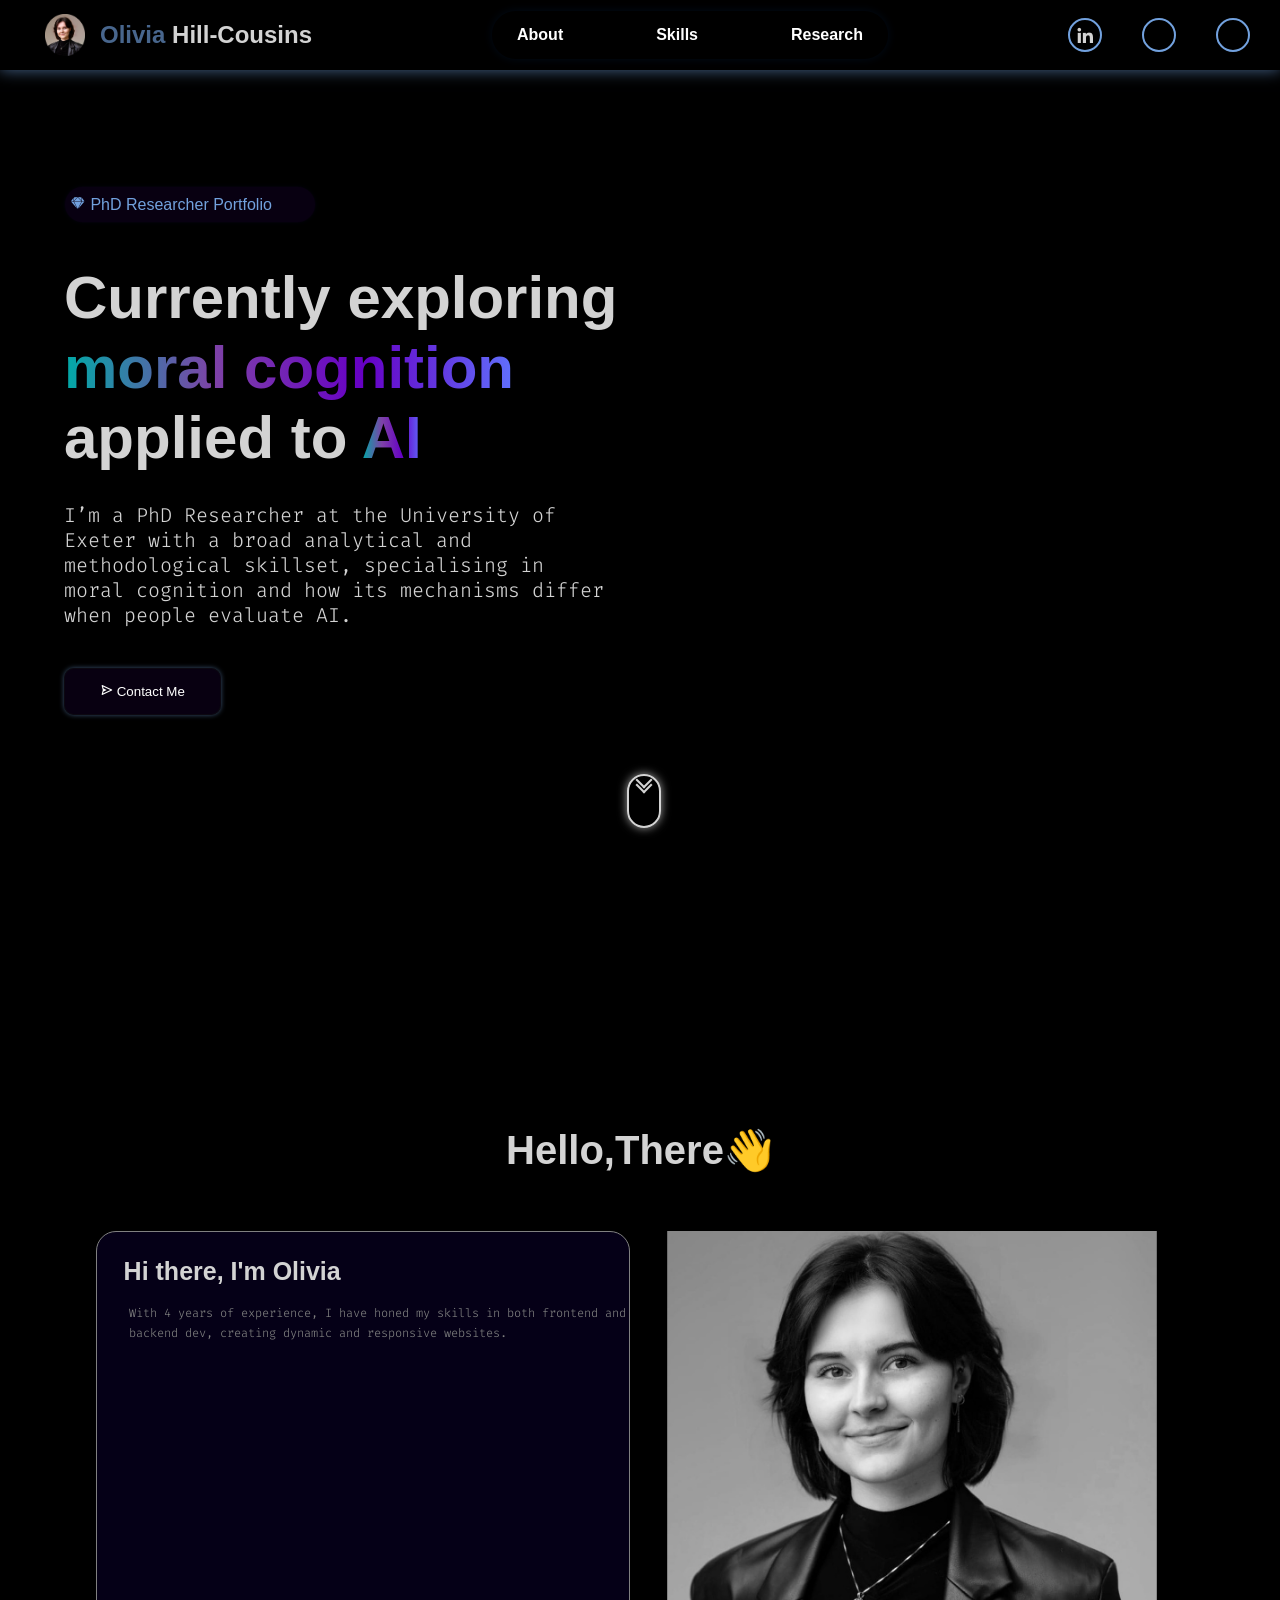
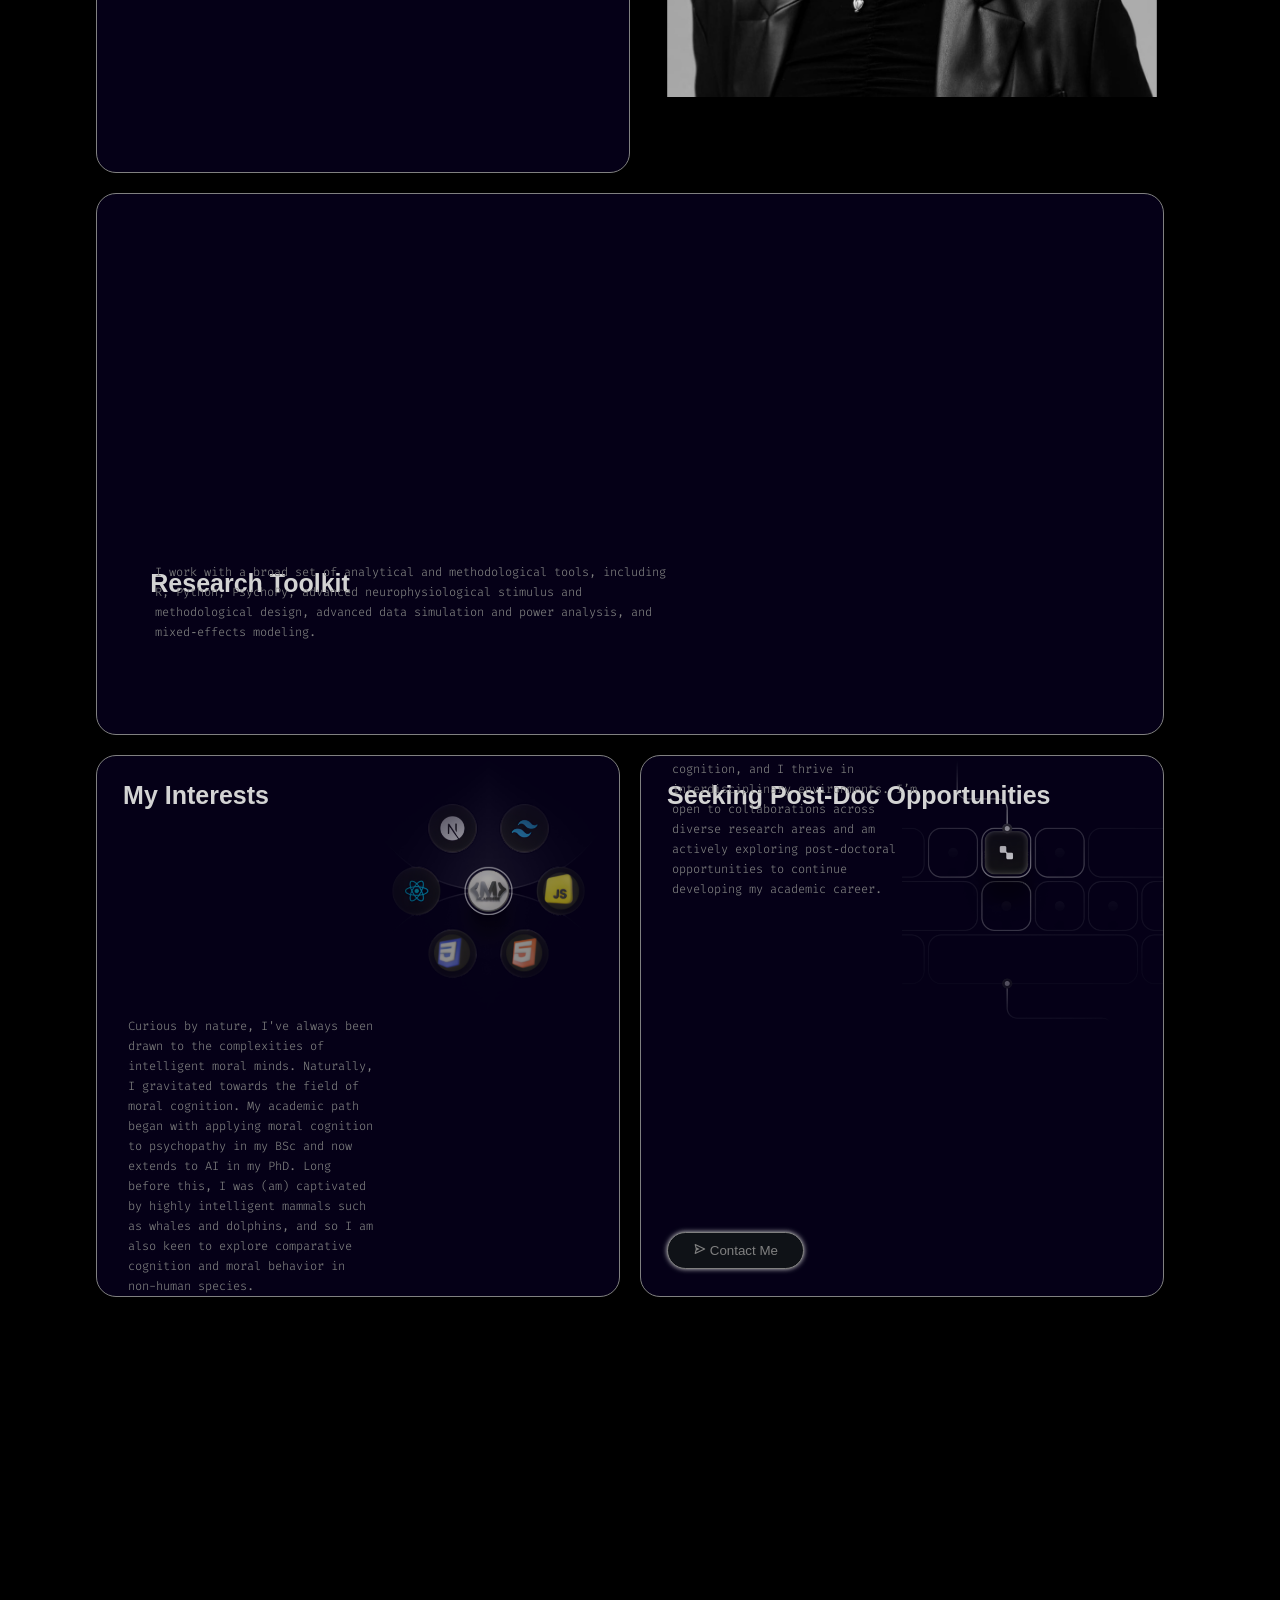
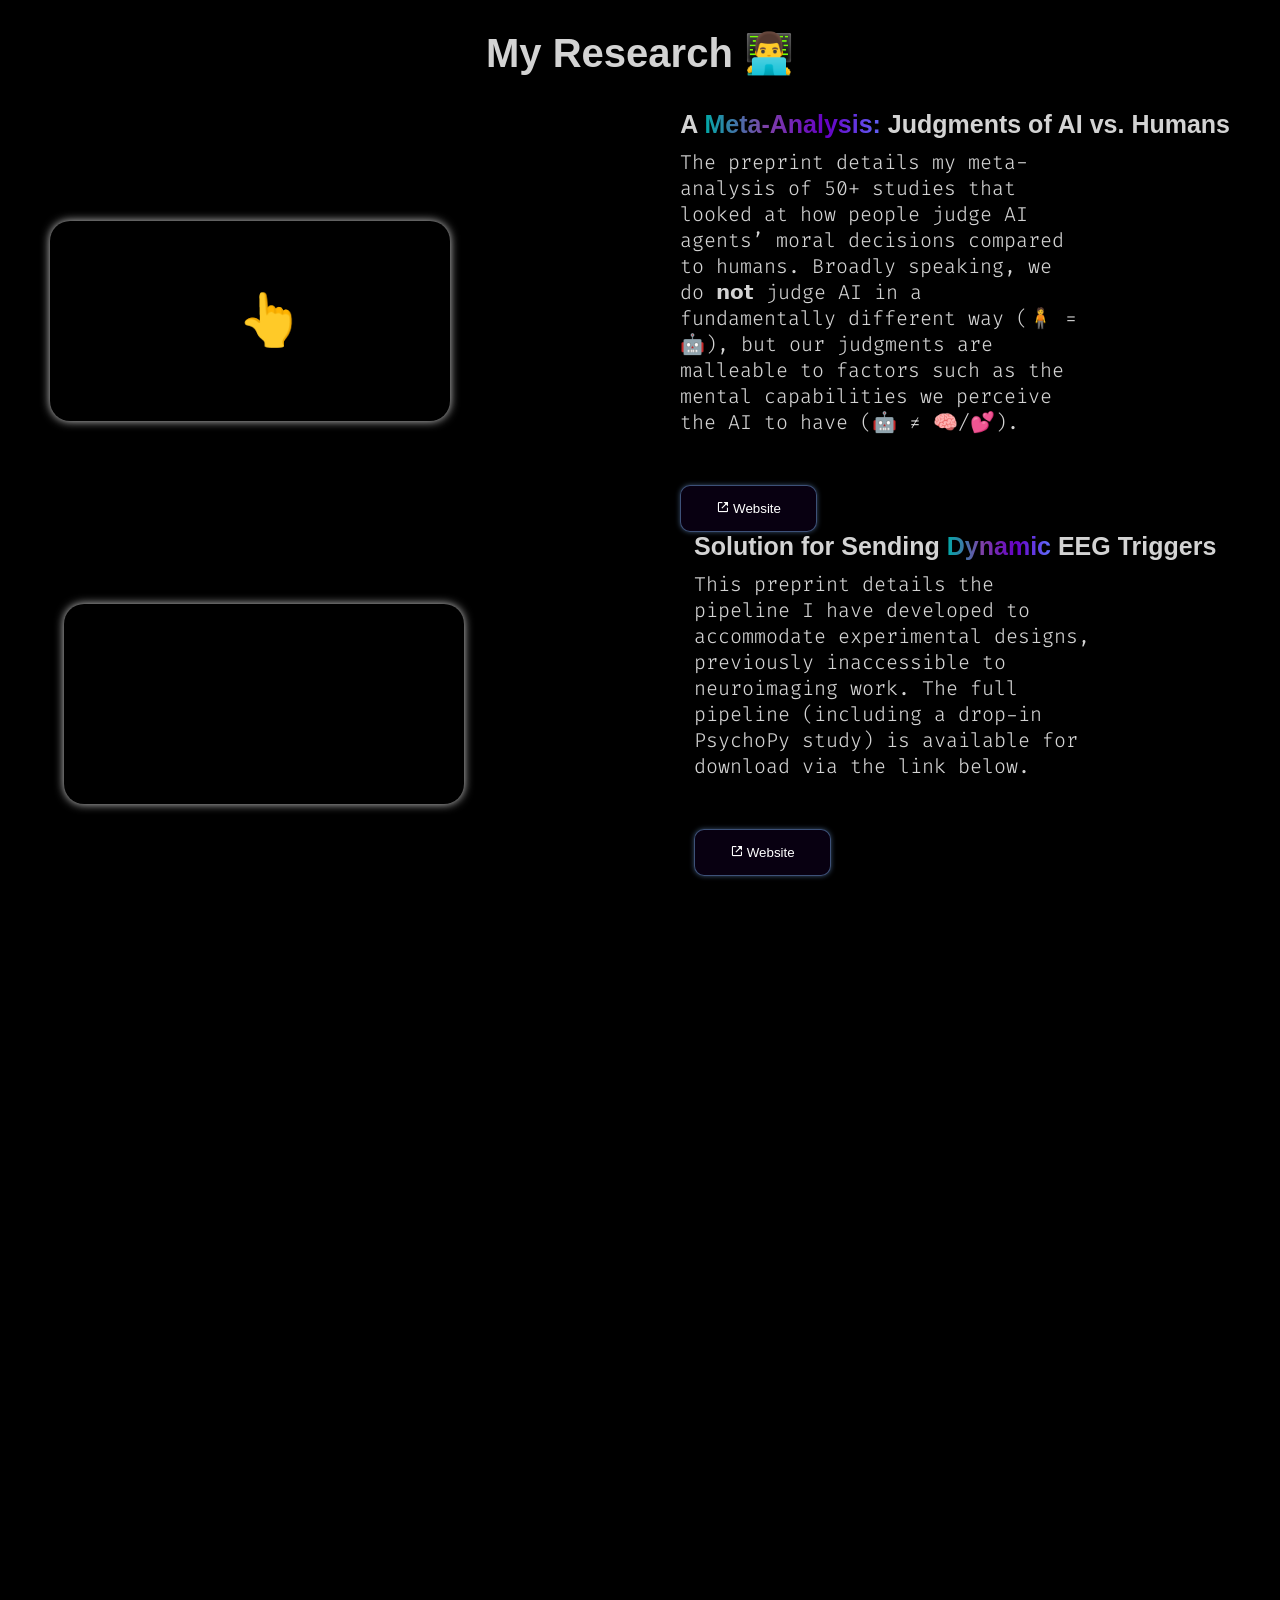
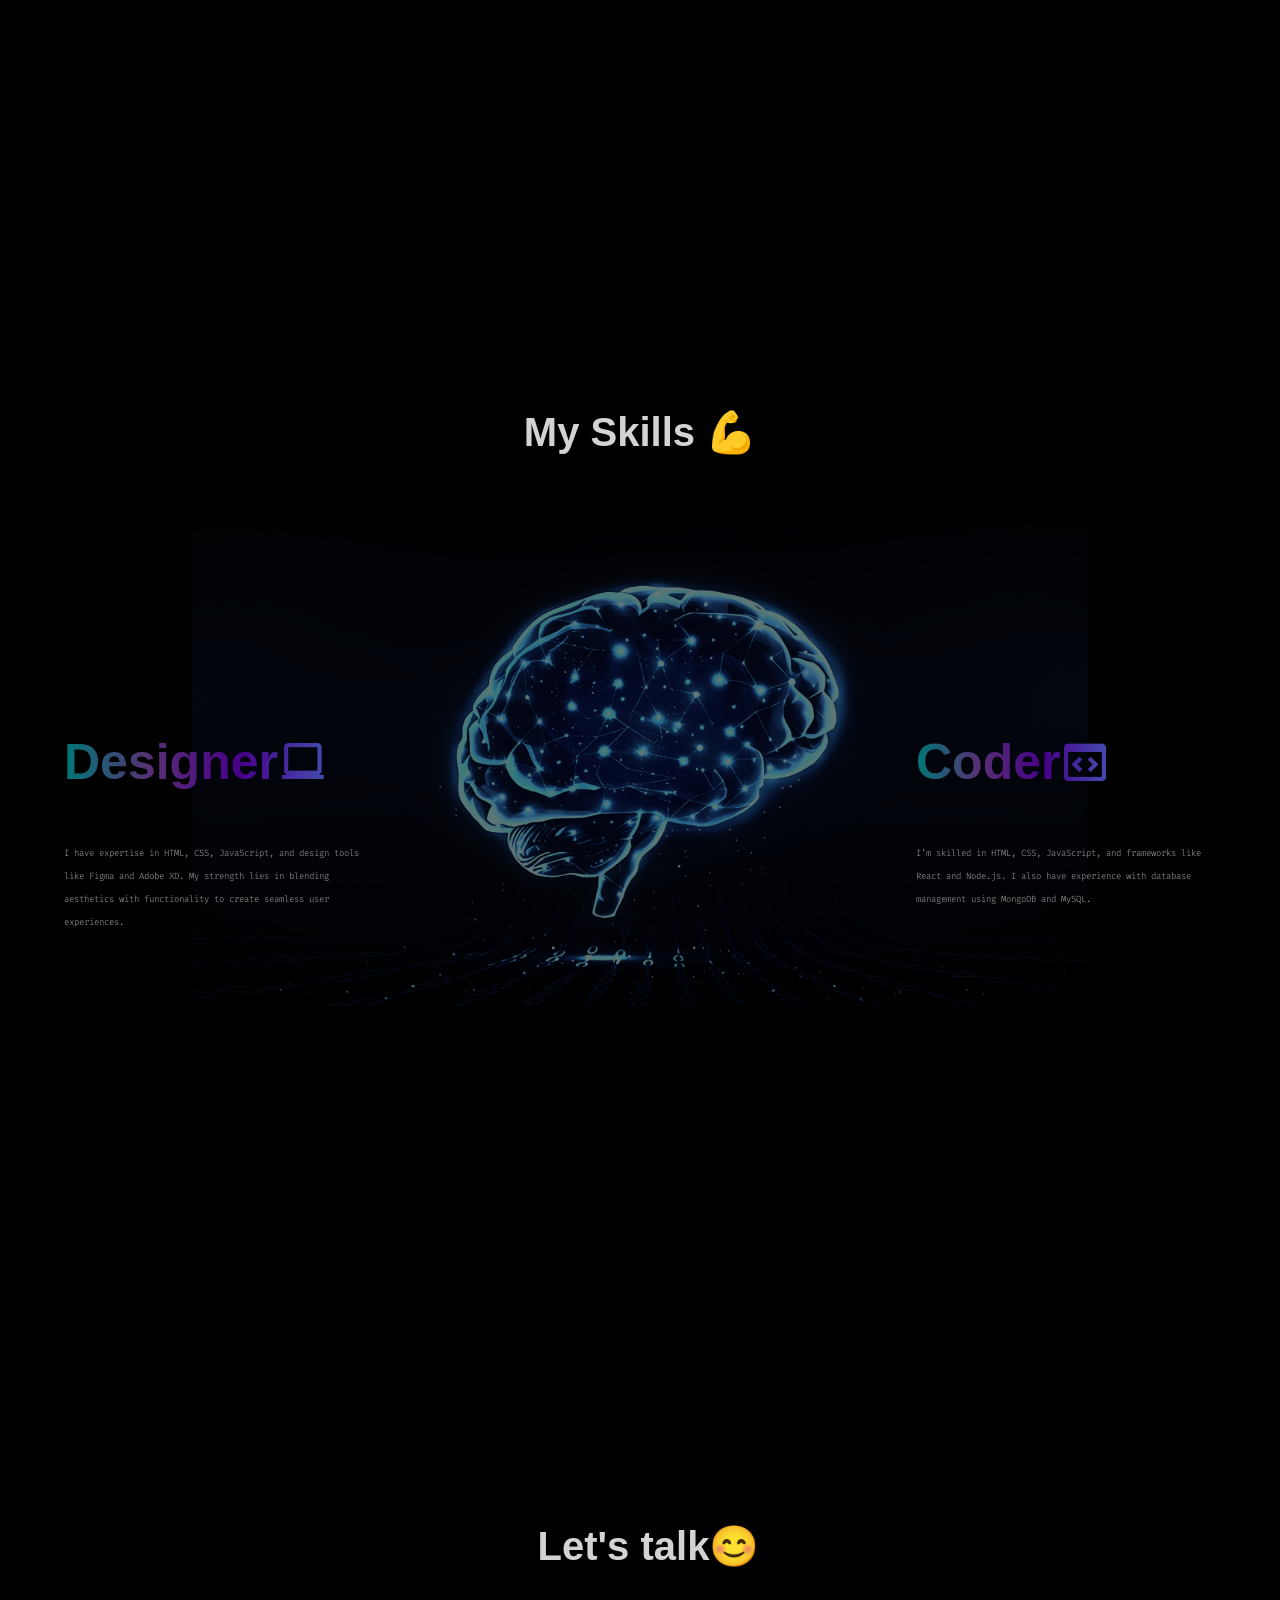
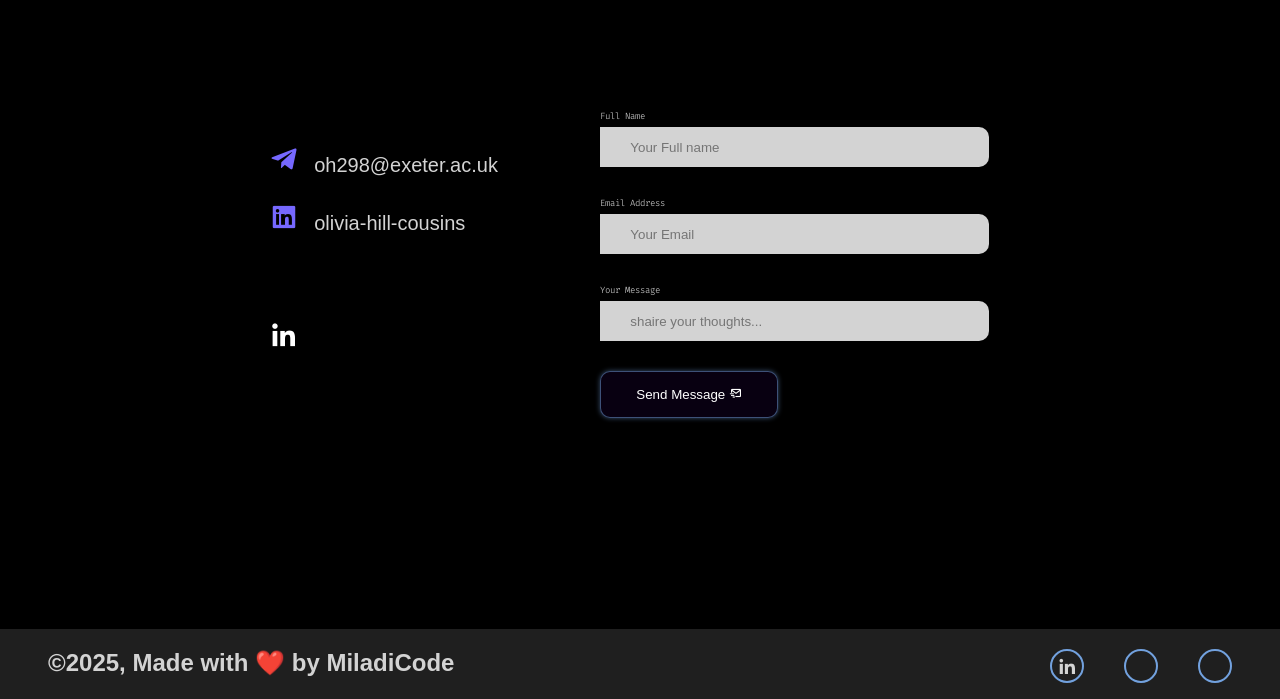
==== commit 14b10e2c: "update" ====
--- a/index.html
+++ b/index.html
@@ -11,8 +11,9 @@
 </head>
 <body>
     <div class="container">
+        <!--
         <video class="back-vid" autoplay loop muted plays-inline src="videos/galaxy.mp4"></video>
-
+        -->
 
 
         <header data-aos="fade-down" data-aos-duration="2000">
@@ -77,7 +78,7 @@
             </div>
             
             <div class="skills-video-box " >
-                <video class="skills-video autoBlur" autoplay loop muted plays-inline src="videos/hero-video.mp4"></video>
+                <video class="skills-video autoBlur" autoplay loop muted plays-inline src="videos/brain-video.mp4"></video>
             </div>
         
             <div class="scroll-down"></div>
@@ -90,6 +91,10 @@
                     <h1>Hi there, I'm Olivia</h1>
                     <p>With 4 years of experience, I have honed my skills in both frontend and backend dev, creating dynamic and responsive websites.</p>
                 
+                    
+                </div>
+
+                <div class="card">
                     <img src="images/ohc-bw-square.jpg" alt="">
                 </div>
 
@@ -97,28 +102,31 @@
                     <h1>Research Toolkit</h1>
                     <p>I work with a broad set of analytical and methodological tools, including R, Python, PsychoPy, advanced neurophysiological stimulus and methodological design, advanced data simulation and power analysis, and mixed‑effects modeling. </p>
 
-                    <img src="images/grid2.png" alt="">
+                    <video src="videos/Bystander_Trolley_AI.mp4" autoplay loop muted plays-inline></video>
+
                 </div>
 
                 <div class="card">
                     <h1>My Interests</h1>
                     <p>Curious by nature, I've always been drawn to the complexities of intelligent moral minds. Naturally, I gravitated towards the field of moral cognition. My academic path began with applying moral cognition to psychopathy in my BSc and now extends to AI in my PhD. Long before this, I was (am) captivated by highly intelligent mammals such as whales and dolphins, and so I am also keen to explore comparative cognition and moral behavior in non-human species.</p>
                 
-                    <video src="videos/glob.mp4" autoplay loop muted plays-inline></video>
-
-                    <button><i class='bx bx-send'></i> Contact Me</button>
-                </div>
+                    <img src="images/grid2.png" alt="">
+                </div>
+
+                
 
                 <div class="card">
                     <h1>Seeking Post-Doc Opportunities</h1>
                     <p>My work spans AI, computational ethics, social psychology and cognition, and I thrive in interdisciplinary environments. I’m open to collaborations across diverse research areas and am actively exploring post‑doctoral opportunities to continue developing my academic career.</p>
                 
                     <img src="images/grid4.png" alt="">
+                    <button><i class='bx bx-send'></i> Contact Me</button>
                 </div>
             </div>
         </seaction>
 
         <section class="my-project">
+            
             <h1 class="section-title autoDisplay">My Research 👨‍💻</h1>
             <div class="project-card">
                 <div class="project-vidbox autoBlur" >
@@ -126,9 +134,14 @@
                     <div class="hover-sign"></div>
                 </div>
                 <div class="project-info fadein-left">
-                    <h1>A<span class="gradient">Meta-Analysis: </span>Judgments of AI vs. Humans</h1>
+                    <h1>A <span class="gradient">Meta-Analysis: </span>Judgments of AI vs. Humans</h1>
                     <p>The preprint details my meta-analysis of 50+ studies that looked at how people judge AI agents’ moral decisions compared to humans. Broadly speaking, we do 𝗻𝗼𝘁 judge AI in a fundamentally different way (🧍 = 🤖), but our judgments are malleable to factors such as the mental capabilities we perceive the AI to have (🤖 ≠ 🧠/💕). </p>
-                    <button><i class='bx bx-link-external' ></i> Website</button>
+                     <a href="https://osf.io/preprints/psyarxiv/stcej_v2" target="_blank">
+            <button>
+                <i class='bx bx-link-external'></i> Website
+            </button>
+        </a>
+                    
             </div>
             </div>
 
@@ -139,10 +152,13 @@
                 <div class="project-info fadein-left">
                     <h1> Solution for Sending <span class="gradient">Dynamic</span> EEG Triggers </h1>
                     <p>This preprint details the pipeline I have developed to accommodate experimental designs, previously inaccessible to neuroimaging work. The full pipeline (including a drop-in PsychoPy study) is available for download via the link below.</p>
+                    <a href="https://osf.io/preprints/psyarxiv/2fmbj_v1" target="_blank">
                     <button><i class='bx bx-link-external' ></i> Website</button>
-                </div>
-            </div>
-
+                </a>
+                </div>
+            </div>
+            
+            <!--
             <div class="project-card">
                 <div class="project-vidbox autoBlur">
                     <video loop id="projectVideo3" src="videos/project3.mp4"></video>
@@ -153,7 +169,9 @@
                     <p>Lorem ipsum dolor sit amet consectetur adipisicing elit. Maiores numquam saepe itaque sapiente odit neque necessitatibus explicabo hic laudantium ipsam nesciunt ducimus, cumque ratione esse.</p>
                     <button><i class='bx bx-link-external' ></i> Website</button>
                 </div>
-            </div>
+            
+            </div>
+        -->
         </section>
 
         
@@ -197,9 +215,9 @@
             <h1 class="section-title autoDisplay">Let's talk😊</h1>
 
             <div class="social-box autoBlur">
-                <a href="#"><i class='bx bxs-phone'></i> +39 111 222 444</a>
-                <a href="#"><i class='bx bxl-telegram' ></i> Contact Example.com</a>
-                <a href="#"><i class='bx bxl-linkedin-square' ></i> Contact Example.com</a>
+            
+                <a href="#"><i class='bx bxl-telegram' ></i> oh298@exeter.ac.uk</a>
+                <a href="#"><i class='bx bxl-linkedin-square' ></i> olivia-hill-cousins</a>
                 <div class="social-icons">
                     <a href="#"><i class='bx bxl-linkedin' ></i></a>
                     <a href="#"><i class='bi bi-bluesky' ></i></a>
@@ -208,7 +226,6 @@
             </div>
 
             <div class="contact-box autoBlur">
-                <p>Wheter you're looking to build a new website, improve your existing platform, or bring a unique project to file. i'm here to help.</p>
             
                 <p>Full Name</p>
                 <input placeholder="Your Full name" type="full name">
--- a/style.css
+++ b/style.css
@@ -7,6 +7,7 @@
 
 p {
     font-family: 'Fira Code', monospace;
+    font-size:xx-small;
 }
 
 
@@ -15,6 +16,7 @@
     padding: 0;
     font-family: Arial, Helvetica, sans-serif;
     color: lightgray;
+    background: var(--black);
 }
 
 html{
@@ -29,10 +31,11 @@
     flex-direction: column;
     align-items: center;
     gap: 100px;
-    background-color: #001f7c38;
-}
-
-
+    background-color: #000000;
+}
+/* add 38 to end of bg color above if want to use back-vid again */
+
+/*
 .back-vid{
     position: fixed;
     right: 0;
@@ -40,7 +43,7 @@
     z-index: -1;
     mix-blend-mode:overlay;
 }
-
+*/
 
 header{
     display: flex;
@@ -52,7 +55,7 @@
     justify-content: space-between;
     padding: 0 30px;
     height: 70px;
-    background-color: rgba(255, 255, 255, 0.121);
+    background-color: rgba(2, 2, 2, 0.121);
     backdrop-filter: blur(5px);
     box-shadow: 0 0 15px #72a1dea2;
     z-index: 999;
@@ -75,9 +78,9 @@
     width: 30%;
     padding: 15px 15px;
     border-radius: 50px;
-    background-color: rgba(0, 0, 69, 0.326);
+    background-color: rgba(0, 0, 0, 0.326);
     backdrop-filter: blur(10px);
-    box-shadow: 0 0 10px #72a1de63;
+    box-shadow: 0 0 10px #041d3e63;
 }
 
 header ul li{
@@ -160,10 +163,10 @@
     color: #72a1de;
     padding: 8px 5px;
     border-radius: 50px;
-    border: 1px solid #72a1de94;
+    border: 1px solid #00020594;
     width: 240px;
     background-color: #2200493d;
-    box-shadow: 0 0 5px #72a1de84;
+    box-shadow: 0 0 5px #00060f84;
 }
 
 .hero-info h1{
@@ -182,11 +185,13 @@
     font-size: 20px;
 }
 
+
+
 .hero-info button{
     color: white;
     padding: 15px 35px;
     border-radius: 10px;
-    border: 1px solid #72a1de81;
+    border: 1px solid #10111381;
     background-color: #2200493d;
     box-shadow: 0 0 5px #72a1de81;
     cursor: pointer;
@@ -215,6 +220,8 @@
 .skills-video-box{
     position: absolute;
     right: 3%;
+    filter: brightness(0.8);
+    opacity: 0.35;
 }
 
 .skills-video{
@@ -278,7 +285,7 @@
     display: flex;
     align-items: center;
     flex-direction: column;
-    width: 80%;
+    width: 85%;
     margin-top: 100px;
 }
 
@@ -302,7 +309,7 @@
     justify-content: center;
     position: relative;
     width: auto;
-    height: 40vh;
+    height: 60vh;
     overflow: hidden;
     border: 1px solid gray;
     background-color: #080020b7;
@@ -321,13 +328,14 @@
 }
 
 .card p{
-    position: absolute;
+    position: relative;
     bottom: 3%;
     left: 5%;
     z-index: 1;
-    max-width: 300px;
+    padding: 5px;
+    max-width:fit-content;
     color: gray;
-    font-size: 13px;
+    font-size: 12px;
     line-height: 20px;
 }
 
@@ -336,6 +344,7 @@
     height: 50%;
     object-fit: cover;
     object-position: 50% 35%;
+    text-overflow: ellipsis;
 }
 
 .card video{
@@ -369,29 +378,122 @@
     box-shadow: 0 0 15px rgb(211, 211, 211);
 }
 
+/*
+.card:nth-child(1){
+    grid-row:span 4;
+    grid-column: span 1;
+}
+
+
+.card:nth-child(2){
+    grid-column: span 2;
+    height: 83vh;
+}
+
+.card:nth-child(2) p{
+    bottom: 12%;
+}
+
+.card:nth-child(2) h1{
+    bottom: 21%;
+}
+
 .card:nth-child(3){
-    grid-row: span 2;
-    height: 83vh;
-}
-
-.card:nth-child(3) p{
-    bottom: 12%;
-}
-
-.card:nth-child(3) h1{
-    bottom: 21%;
+    grid-row: span 5;
 }
 
 .card:nth-child(4){
-    grid-column: span 2;
-}
-
-.card:nth-child(4) p{
-    max-width: 650px;
-}
-
-.card:nth-child(4) h1{
-    bottom: 35%;
+    grid-row: span 5;
+}
+
+*/
+.info-cards {
+    display: grid;
+    grid-template-columns: 1fr 1fr;
+    gap: 20px;
+}
+
+/* Card 1: full-width top row */
+.card:nth-child(1) {
+    grid-column: 1 / 3;   /* span both columns */
+    grid-row: 1;
+    margin-right: 50%;
+}
+
+.card:nth-child(1) h1 {
+    bottom: 90%;
+}
+
+.card:nth-child(1) p {
+    top: 10%;
+}
+
+/* Card 2: right column, row 1 (overlay-ish image card) */
+.card:nth-child(2) {
+    grid-column: 4 / 2;
+    grid-row: 1;
+    background-color: #000000;
+    color: #000000;
+    border: 0;
+}
+.card:nth-child(2) img {
+    scale: 1.8;
+    margin-top: 5.5rem;
+}
+
+
+
+/* Card 3: full-width row 2 */
+.card:nth-child(3) {
+    grid-column: 1 / 3;
+    grid-row: 2 / 3;
+}
+
+.card:nth-child(3) h1 {
+    margin-bottom: -5rem;
+}
+
+
+
+.card:nth-child(3) video {
+    justify-content: center;
+    margin: 0; 
+}
+
+.card:nth-child(3) p {
+    bottom: 1%;
+    top: 65%;
+}
+
+
+/* Card 4: left column, row 3 */
+.card:nth-child(4) {
+    grid-column: 1 / 2;
+    grid-row: 3;
+}
+
+.card:nth-child(4) h1 {
+    bottom: 90%;
+}
+
+.card:nth-child(4) p {
+    bottom: 10%;
+    top: 45%;
+    right: -55%;
+}
+
+/* Card 5: right column, row 3 */
+.card:nth-child(5) {
+    grid-column: 2 / 3;
+    grid-row: 3;
+}
+
+.card:nth-child(5) h1 {
+    bottom: 90%;
+}
+
+.card:nth-child(5) p {
+    bottom: 10%;
 }
 
 
@@ -402,10 +504,10 @@
     gap: 10%;
     align-items: center;
     position: relative;
-    width: 80%;
-    height: 100vh;
+    width: 90%;
+    height: auto;
     margin-top: 200px;
-    margin-bottom: 700px;
+    margin-bottom: 1000px;
 }
 
 .project-card {
@@ -458,7 +560,7 @@
     text-wrap: nowrap;
     margin-top: 0;
     margin-bottom: 10px;
-    max-width: 450px;
+    max-width: 850px;
 }
 
 .project-info p{
@@ -467,6 +569,7 @@
     min-width: 300px;
     margin-bottom: 50px;
     margin-top: 0;
+    font-size: 20px;
 }
 
 .project-info button{
@@ -959,9 +1062,11 @@
     }
 
     .card video{
-        height: 60%;
-
+        width: 60%;
+        height: auto;
         margin-top: 5%;
+        scale: 0.85;
+        filter: brightness(0.85);
     }
 
     .my-project{
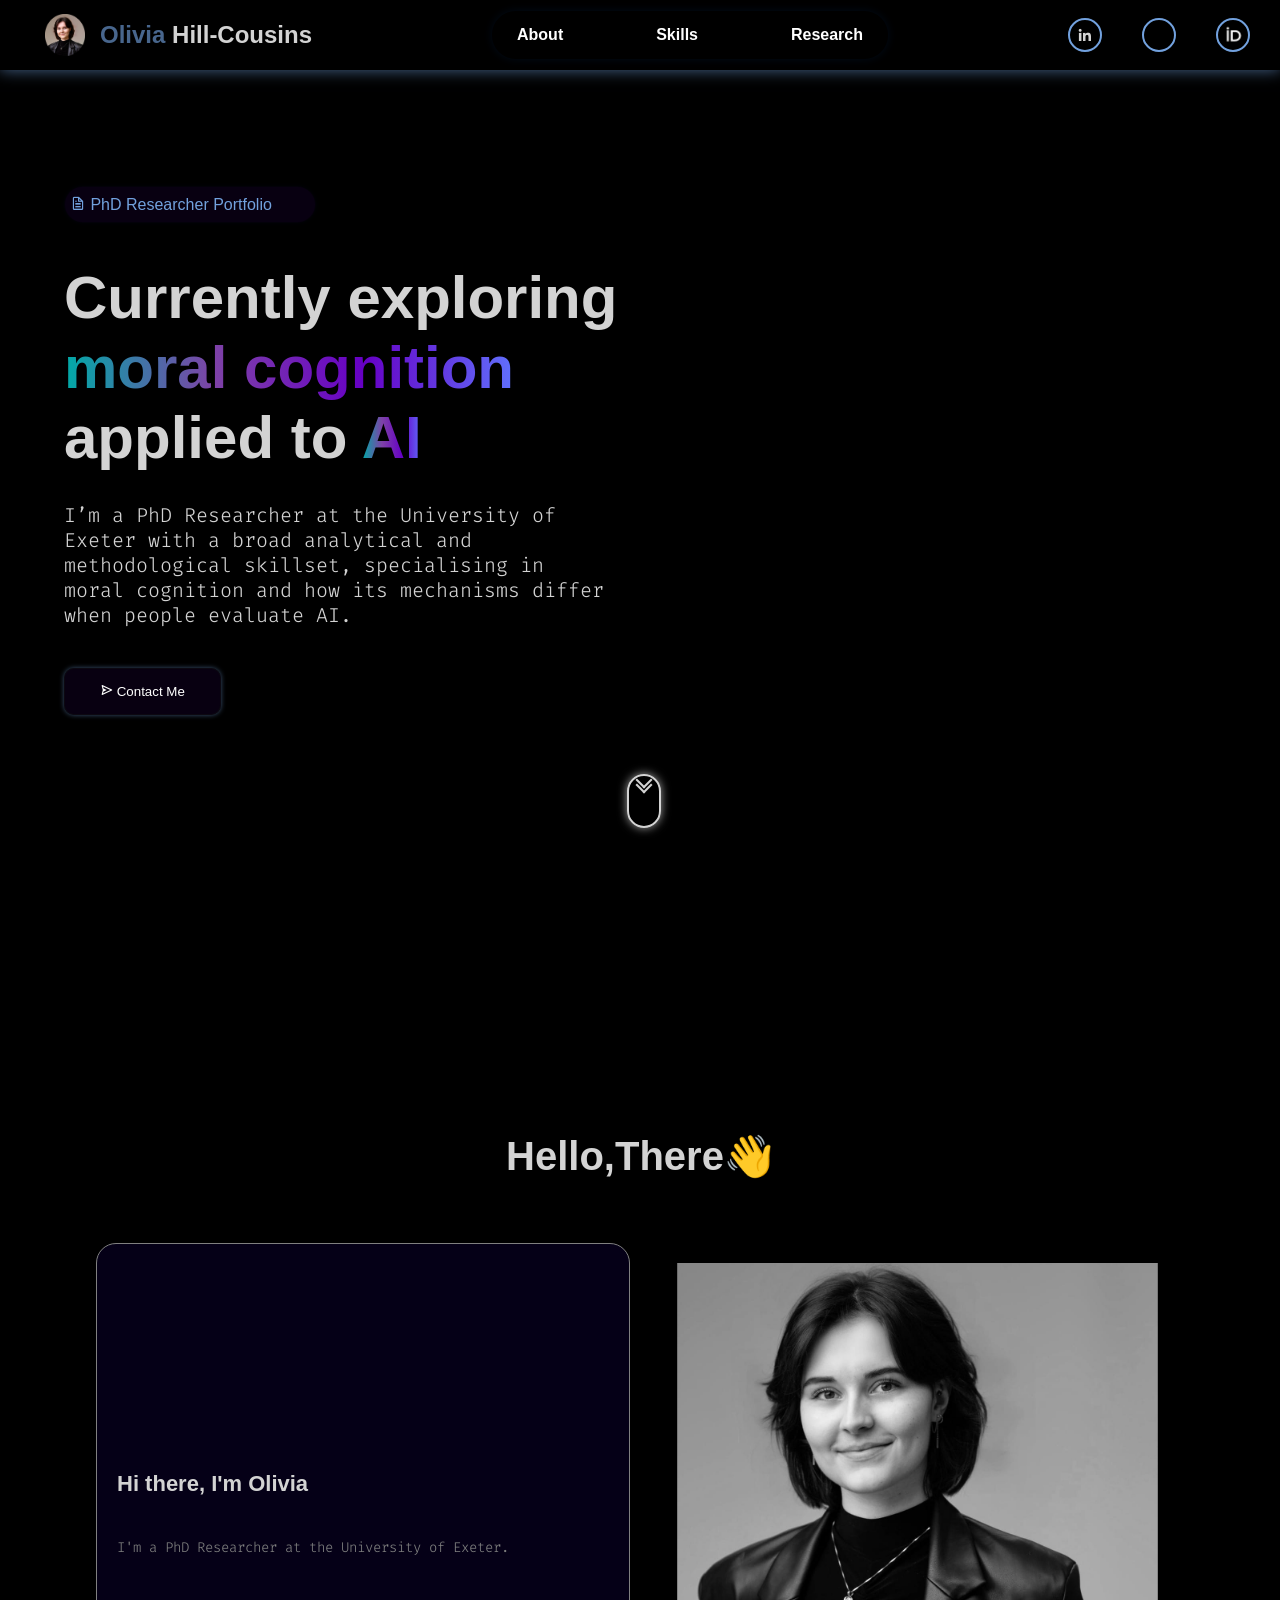
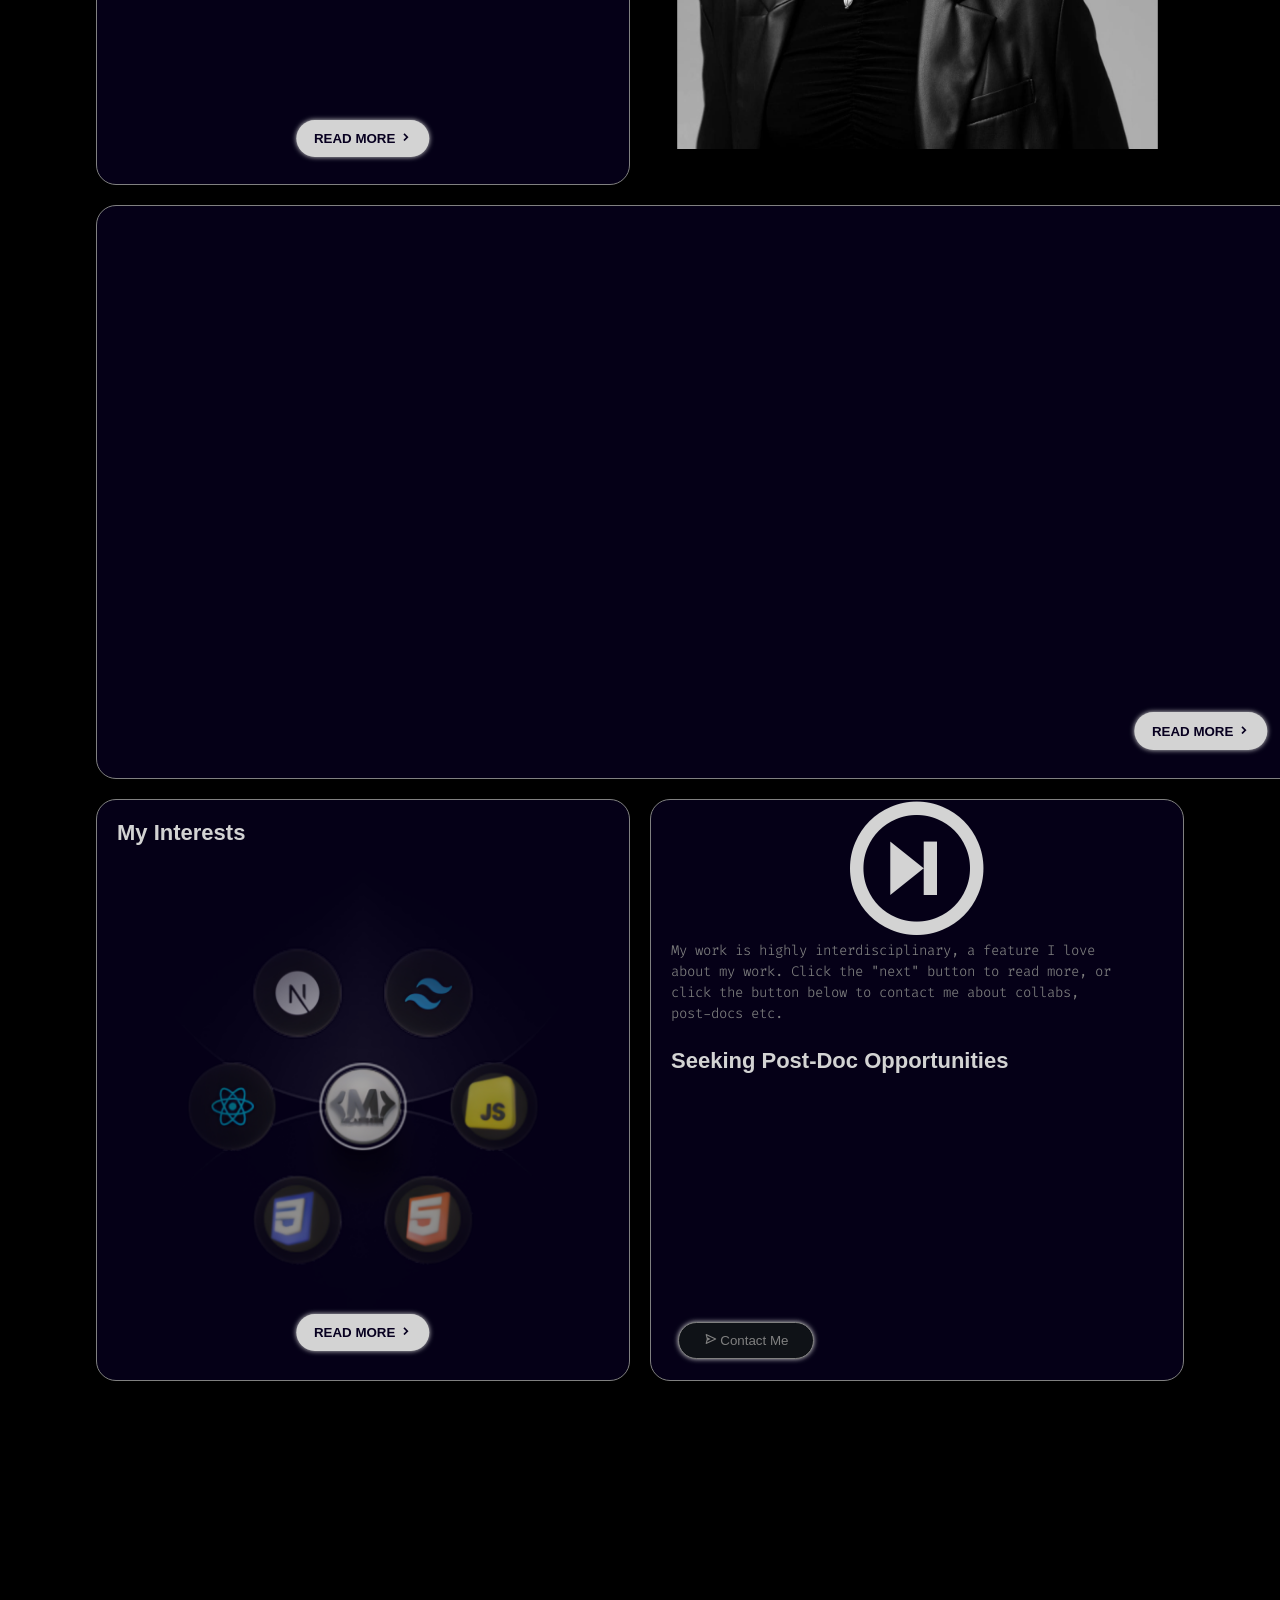
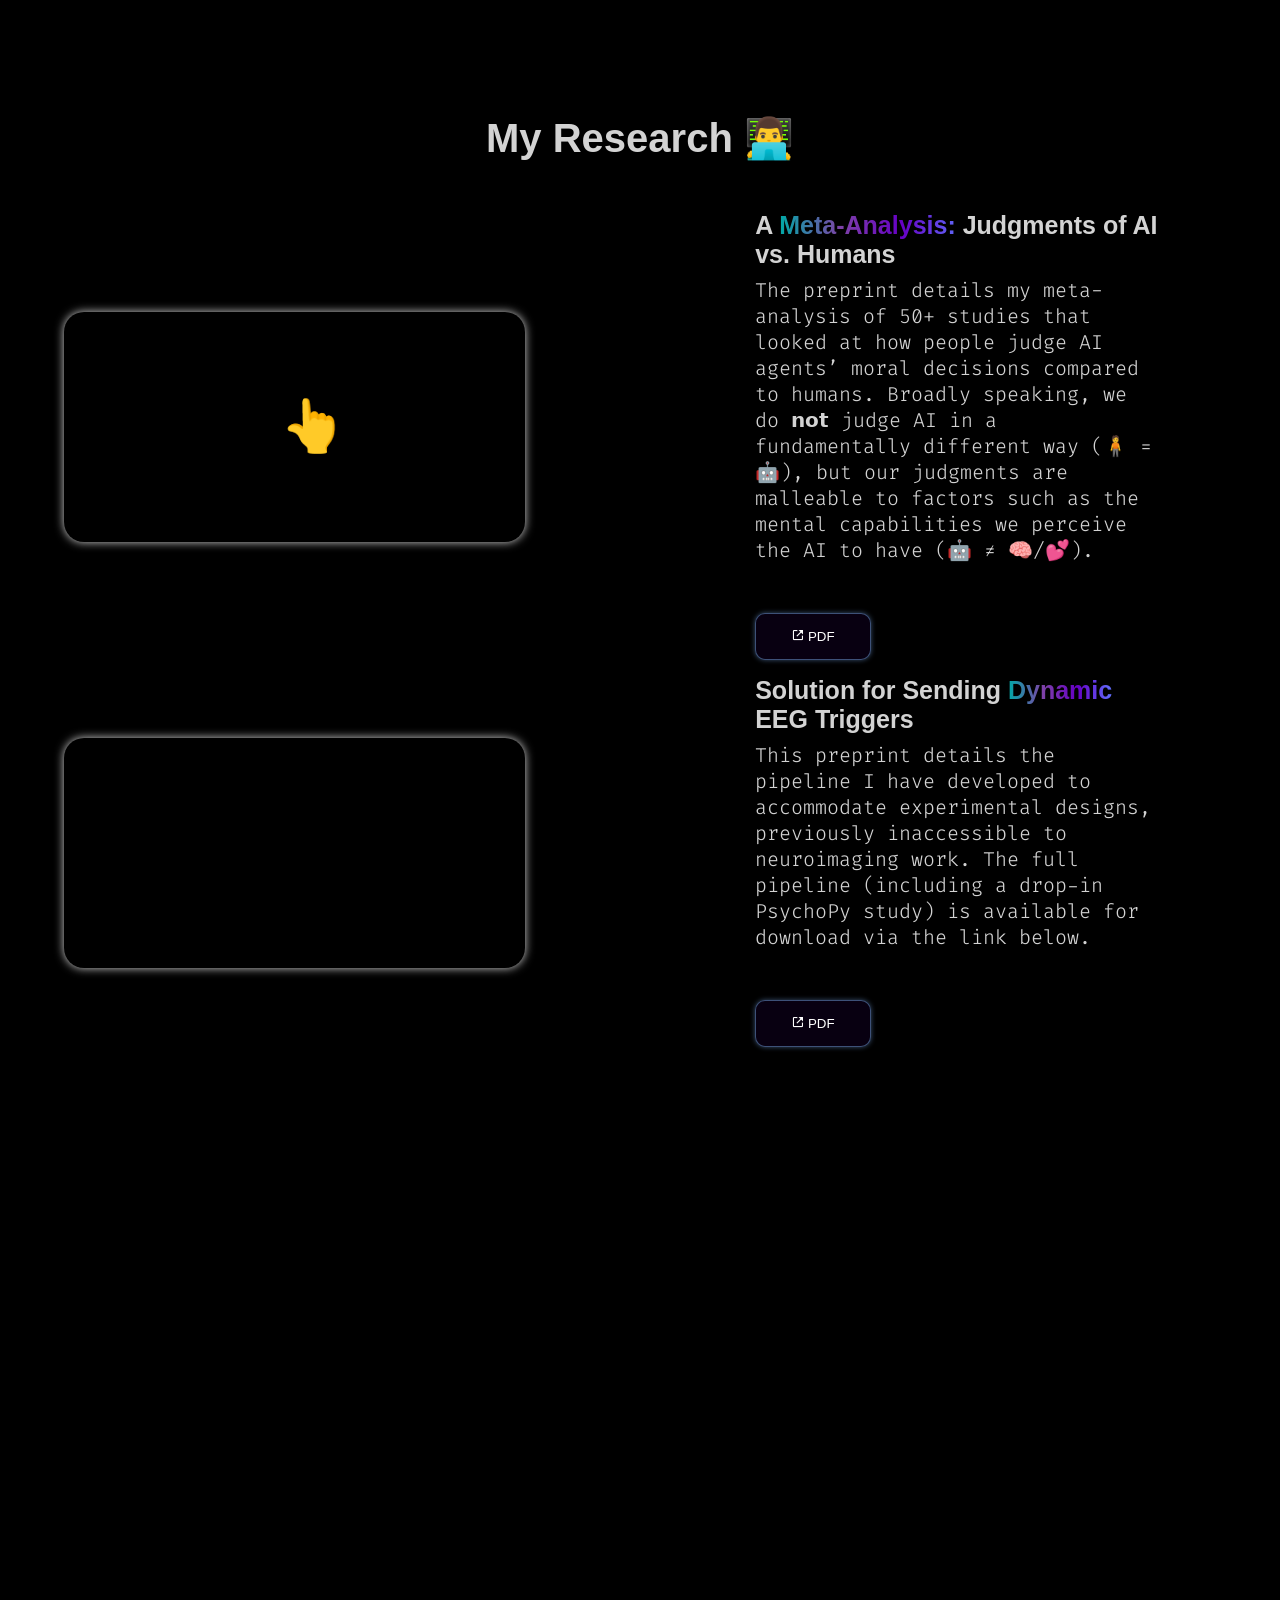
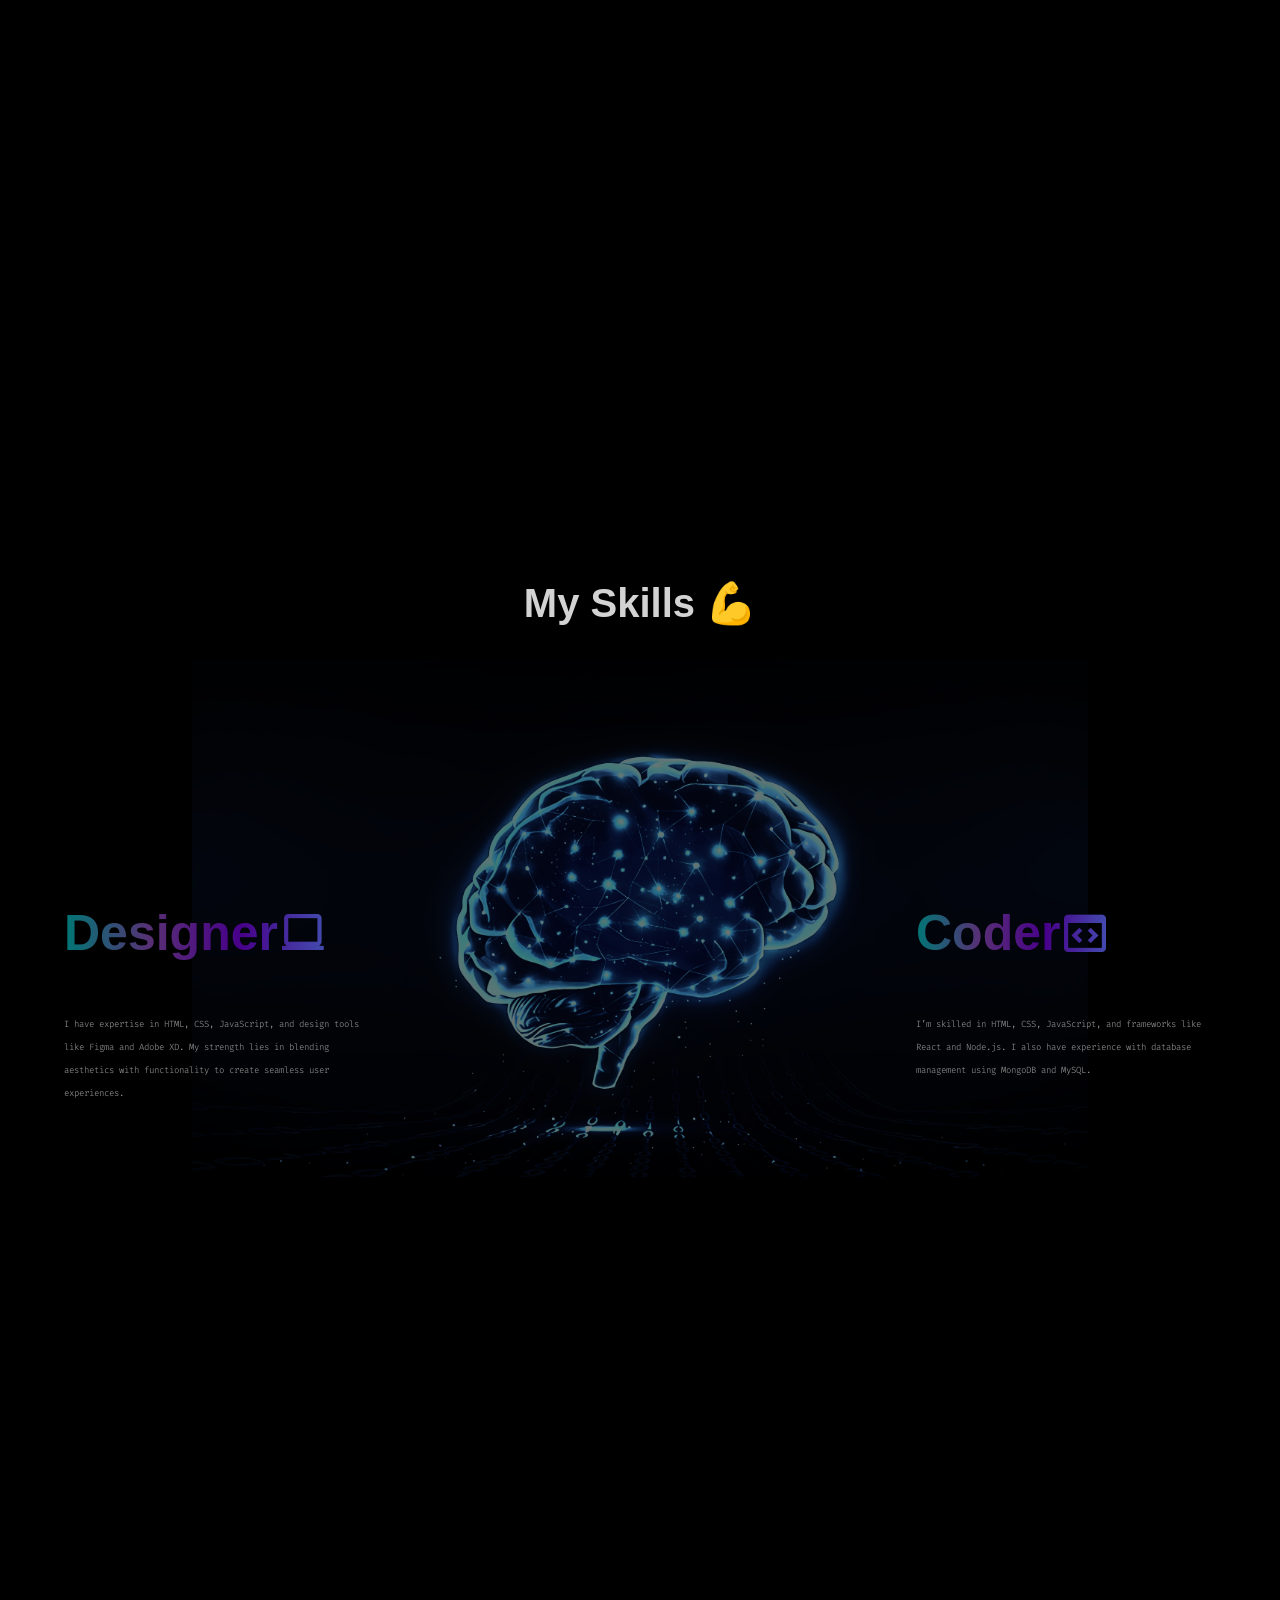
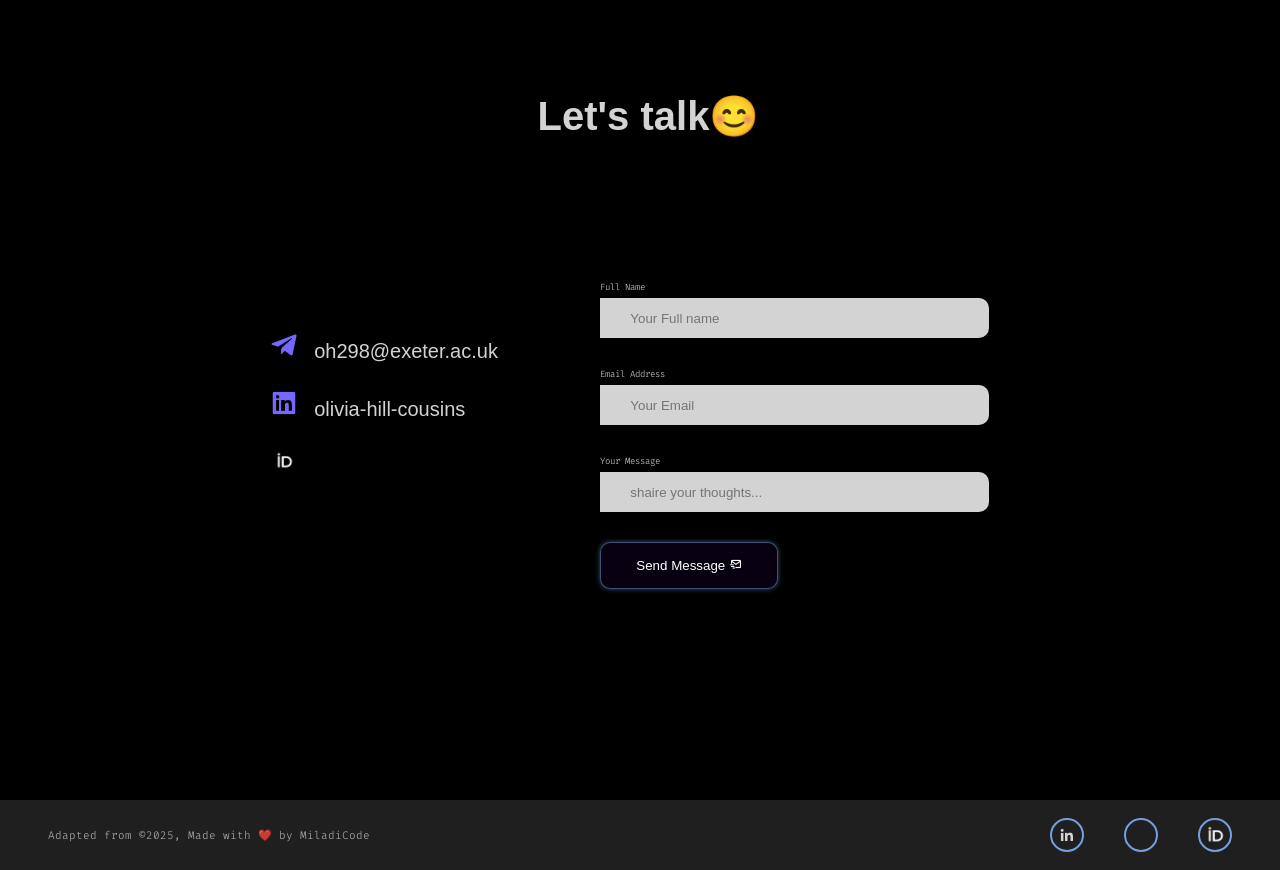
==== commit 7e7f3a8c: "save" ====
--- a/index.html
+++ b/index.html
@@ -29,9 +29,17 @@
             </ul>
 
             <div class="box-icons">
-                <p><i class='bx bxl-linkedin'></i></p>
-                <p><i class='bi bi-bluesky'></i></p>
-                <p><i class='bx bxl-bx icon'></i></p>
+                    <a href="https://www.linkedin.com/in/olivia-hill-cousins" target="_blank" rel="noopener noreferrer">
+                        <i class='bx bxl-linkedin'></i>
+                    </a>
+
+                    <a href="https://bsky.app/profile/oliviah-c.bsky.social" target="_blank" rel="noopener noreferrer">
+                        <i class='bi bi-bluesky'></i>
+                    </a>
+
+                    <a href="https://orcid.org/0009-0009-4436-8812" target="_blank" rel="noopener noreferrer">
+                        <img src="images/ORCID-iD_icon_unauth_reversed_vector.png" class="orcid-logo" alt="ORCID logo">
+                    </a>
             </div>
 
             <div class="menu-icon">
@@ -51,11 +59,12 @@
             </ul>
 
             <div class="social-sidebar">
-                <a href="http://www.linkedin.com/in/olivia-hill-cousins"><i class='bx bxl-linkedin'></i></i></a>
-                <a href="https://bsky.app/profile/oliviah-c.bsky.social"><i class="bi bi-bluesky"></i></i></a>
-                <a href="https://orcid.org/0009-0009-4436-8812">
-                <img src="images/ORCID-iD_icon_BW_vector.svg" class="bx icon" alt="ORCID">
-                </a>
+                <a href="http://www.linkedin.com/in/olivia-hill-cousins"><i class='bx bxl-linkedin'></i></a>
+                <a href="https://bsky.app/profile/oliviah-c.bsky.social"><i class="bi bi-bluesky"></i></a>
+                <a href="https://orcid.org/0009-0009-4436-8812" target="_blank" rel="noopener noreferrer">
+  <img src="images/ORCID-iD_icon_unauth_reversed_vector.png" class="orcid-logo" alt="ORCID logo">
+</a>
+
             </div>
         </div>
 
@@ -66,7 +75,7 @@
         <section class="hero ">
             <div class="hero-info autoBlur" data-aos="fade-right" data-aos-duration="1000">
                 <div class="hero-info-title" >
-                    <i class='bx bxl-sketch'></i>
+                    <i class='bx bx-file'></i>
                     PhD Researcher Portfolio
                 </div>
 
@@ -84,46 +93,76 @@
             <div class="scroll-down"></div>
         </section>
 
-        <seaction class="info-section">
+        <section class="info-section">
             <h1 class="section-title autoDisplay">Hello,There👋</h1>
             <div class="info-cards">
-                <div class="card ">
+                <div class="card" onclick="openCard(this)">
                     <h1>Hi there, I'm Olivia</h1>
-                    <p>With 4 years of experience, I have honed my skills in both frontend and backend dev, creating dynamic and responsive websites.</p>
-                
+                <p>I'm a PhD Researcher at the University of Exeter. </p>
+
+                <div class="card-fulltext">
+                    I've been studying psychology since 2017 when I started my A-level psychology course for which I achieved an A-grade and an A* in my EPQ on "How Psychopaths are Different?". I then pursued my passion for psychology at the University of Exeter and achieved a First-Class BSc in Psychology, which was accompanied by First-Class attainment during my studies at Maastricht University (The Netherlands). My undergraduate dissertation was also on the role of psychopathy; exploring whether psychopaths know right from wrong. The same year I completed my BSc and thesis, I secured an EPSRC scholarship for a PhD at the University of Exeter. Starting towards the end of 2023, I continued my research in the field of morality (moral cognition) but applied to AI. Specifically, my current research focuses on how people make judgments of AI's moral decisions, including the processes that occur between seeing the decision and making the decision. I am now nearing the end of my PhD and considering the next steps of my academic journey.
                     
-                </div>
-
-                <div class="card">
-                    <img src="images/ohc-bw-square.jpg" alt="">
-                </div>
-
-                <div class="card">
+                </div>  
+                
+                <button class="read-more" onclick="openCard(this.closest('.card'))">
+                    READ MORE <i class='bx bxs-chevron-right'></i>
+                </button>
+                </div>
+
+                <div class="card" onclick="openCard(this)">
+                    <img src="images/ohc-headshot.jpeg" alt="">
+                </div>
+
+                <div class="card" onclick="openCard(this)">
                     <h1>Research Toolkit</h1>
-                    <p>I work with a broad set of analytical and methodological tools, including R, Python, PsychoPy, advanced neurophysiological stimulus and methodological design, advanced data simulation and power analysis, and mixed‑effects modeling. </p>
+                    <p>I work with numerous and dynamic methodological and statistical techniques. </p>
 
                     <video src="videos/Bystander_Trolley_AI.mp4" autoplay loop muted plays-inline></video>
-
-                </div>
-
-                <div class="card">
+                    <div class="card-fulltext">I work with a broad set of analytical and methodological tools, including R, Python, PsychoPy, advanced neurophysiological stimulus and methodological design, advanced data simulation and power analysis, and mixed‑effects modeling.</div>
+                    <div class="read-more-wrapper">
+                    <button class="read-more" onclick="openCard(this.closest('.card'))">
+                        READ MORE <i class='bx bxs-chevron-right'></i>
+                    </button>
+                </div>
+
+                </div>
+
+                <div class="card" onclick="openCard(this)">
                     <h1>My Interests</h1>
-                    <p>Curious by nature, I've always been drawn to the complexities of intelligent moral minds. Naturally, I gravitated towards the field of moral cognition. My academic path began with applying moral cognition to psychopathy in my BSc and now extends to AI in my PhD. Long before this, I was (am) captivated by highly intelligent mammals such as whales and dolphins, and so I am also keen to explore comparative cognition and moral behavior in non-human species.</p>
+                    <p>I've always been fascinated by morality, and how this manifests in various entities (human and non-human). </p>
                 
                     <img src="images/grid2.png" alt="">
-                </div>
-
-                
-
-                <div class="card">
+                    <div class="card-fulltext">Curious by nature, I've always been drawn to the complexities of intelligent moral minds. Naturally, I gravitated towards the field of moral cognition. My academic path began with applying moral cognition to psychopathy in my BSc and now extends to AI in my PhD. Long before this, I was (am) captivated by highly intelligent mammals such as whales and dolphins, and so I am also keen to explore comparative cognition and moral behavior in non-human species.</div>
+                <div class="read-more-wrapper">
+                    <button class="read-more" onclick="openCard(this.closest('.card'))">
+                        READ MORE <i class='bx bxs-chevron-right'></i>
+                    </button>
+                </div>
+
+                </div>
+
+                
+
+                <div class="card" onclick="openCard(this)">
+                    <div class="card5-content">
+                    <i class="bx bx-skip-next-circle card5-icon"></i>
+                    <p>My work is highly interdisciplinary, a feature I love about my work. Click the "next" button to read more, or click the button below to contact me about collabs, post-docs etc.</p>
                     <h1>Seeking Post-Doc Opportunities</h1>
-                    <p>My work spans AI, computational ethics, social psychology and cognition, and I thrive in interdisciplinary environments. I’m open to collaborations across diverse research areas and am actively exploring post‑doctoral opportunities to continue developing my academic career.</p>
-                
-                    <img src="images/grid4.png" alt="">
                     <button><i class='bx bx-send'></i> Contact Me</button>
-                </div>
-            </div>
-        </seaction>
+                    </div>
+                    <div class="card-fulltext">My work spans AI, computational ethics, social psychology and cognition, and I thrive in interdisciplinary environments. I’m open to collaborations across diverse research areas and am actively exploring post‑doctoral opportunities to continue developing my academic career.</div>
+                    <div class="read-more-wrapper">
+                <button class="read-more" onclick="openCard(this.closest('.card'))">
+                    READ MORE <i class='bx bxs-chevron-right'></i>
+                </button>
+                </div>
+
+                </div>
+            </div>
+                <div class="card-overlay" onclick="closeCard()"></div>
+            
+        </section>
 
         <section class="my-project">
             
@@ -138,7 +177,7 @@
                     <p>The preprint details my meta-analysis of 50+ studies that looked at how people judge AI agents’ moral decisions compared to humans. Broadly speaking, we do 𝗻𝗼𝘁 judge AI in a fundamentally different way (🧍 = 🤖), but our judgments are malleable to factors such as the mental capabilities we perceive the AI to have (🤖 ≠ 🧠/💕). </p>
                      <a href="https://osf.io/preprints/psyarxiv/stcej_v2" target="_blank">
             <button>
-                <i class='bx bx-link-external'></i> Website
+                <i class='bx bx-link-external'></i> PDF
             </button>
         </a>
                     
@@ -153,7 +192,7 @@
                     <h1> Solution for Sending <span class="gradient">Dynamic</span> EEG Triggers </h1>
                     <p>This preprint details the pipeline I have developed to accommodate experimental designs, previously inaccessible to neuroimaging work. The full pipeline (including a drop-in PsychoPy study) is available for download via the link below.</p>
                     <a href="https://osf.io/preprints/psyarxiv/2fmbj_v1" target="_blank">
-                    <button><i class='bx bx-link-external' ></i> Website</button>
+                    <button><i class='bx bx-link-external' ></i> PDF</button>
                 </a>
                 </div>
             </div>
@@ -197,15 +236,15 @@
                 --quantity: 9;
                 ">
                     <div class="list">
-                        <div class="item" style="--position: 1"><img src="images/1.png" alt=""></div>
-                        <div class="item" style="--position: 2"><img src="images/2.png" alt=""></div>
-                        <div class="item" style="--position: 3"><img src="images/3.webp" alt=""></div>
-                        <div class="item" style="--position: 4"><img src="images/4.webp" alt=""></div>
-                        <div class="item" style="--position: 5"><img src="images/5.png" alt=""></div>
-                        <div class="item" style="--position: 6"><img src="images/6.png" alt=""></div>
-                        <div class="item" style="--position: 7"><img src="images/7.png" alt=""></div>
-                        <div class="item" style="--position: 8"><img src="images/8.png" alt=""></div>
-                        <div class="item" style="--position: 9"><img src="images/9.png" alt=""></div>
+                        <div class="item" style="--position: 1"><img src="images/psychopy.png" alt=""></div>
+                        <div class="item" style="--position: 2"><img src="images/vscode.png" alt=""></div>
+                        <div class="item" style="--position: 3"><img src="images/python-logo-only.png" alt=""></div>
+                        <div class="item" style="--position: 4"><img src="images/Rlogo.png" alt=""></div>
+                        <div class="item" style="--position: 5"><img src="images/gorilla_logo.png" alt=""></div>
+                        <div class="item" style="--position: 6"><img src="images/osf_white.png" alt=""></div>
+                        <div class="item" style="--position: 7"><img src="images/Adobe_After_Effects_CC_icon.png" alt=""></div>
+                        <div class="item" style="--position: 8"><img src="images/Adobe_Illustrator_CC_icon.png" alt=""></div>
+                        <div class="item" style="--position: 9"><img src="images/Adobe_Photoshop_CC_icon.png" alt=""></div>
                     </div>
                 </div>
             </div>
@@ -217,11 +256,11 @@
             <div class="social-box autoBlur">
             
                 <a href="#"><i class='bx bxl-telegram' ></i> oh298@exeter.ac.uk</a>
-                <a href="#"><i class='bx bxl-linkedin-square' ></i> olivia-hill-cousins</a>
+                <a href="http://www.linkedin.com/in/olivia-hill-cousins"><i class='bx bxl-linkedin-square' ></i> olivia-hill-cousins</a>
                 <div class="social-icons">
-                    <a href="#"><i class='bx bxl-linkedin' ></i></a>
-                    <a href="#"><i class='bi bi-bluesky' ></i></a>
-                    <a href="#"><i class='bx icon' ></i></a>
+                     <a href="https://orcid.org/0009-0009-4436-8812" target="_blank" rel="noopener noreferrer">
+  <img src="images/ORCID-iD_icon_unauth_reversed_vector.png" class="orcid-logo" alt="ORCID logo"></a>
+                <a href="https://bsky.app/profile/oliviah-c.bsky.social"><i class="bi bi-bluesky"></i></i></a>
                 </div>
             </div>
 
@@ -242,11 +281,21 @@
         </section> 
 
         <section class="footer">
-            <h1>©️2025, Made with ❤️ by MiladiCode</h1>
+            <p> <a href="https://github.com/MiladiCode/Animated-Portfolio" target="_blank">
+    Adapted from ©️2025, Made with ❤️ by MiladiCode 
+  </a></p>
             <div class="box-icons">
-                <p><i class='bx bxl-linkedin'></i></p>
-                <p><i class='bi bi-bluesky'></i></p>
-                <p><i class='bx icon'></i></p>
+                 <a href="https://www.linkedin.com/in/olivia-hill-cousins" target="_blank" rel="noopener noreferrer">
+                        <i class='bx bxl-linkedin'></i>
+                    </a>
+
+                    <a href="https://bsky.app/profile/oliviah-c.bsky.social" target="_blank" rel="noopener noreferrer">
+                        <i class='bi bi-bluesky'></i>
+                    </a>
+
+                    <a href="https://orcid.org/0009-0009-4436-8812" target="_blank" rel="noopener noreferrer">
+                        <img src="images/ORCID-iD_icon_unauth_reversed_vector.png" class="orcid-logo" alt="ORCID logo">
+                    </a>
             </div>
         </section>
 
--- a/style.css
+++ b/style.css
@@ -8,6 +8,12 @@
 p {
     font-family: 'Fira Code', monospace;
     font-size:xx-small;
+}
+
+.card-fulltext {
+    font-family: 'Fira Code', monospace;
+    font-size:xx-small;
+    color: gray;
 }
 
 
@@ -99,35 +105,44 @@
     text-shadow: 0 0 15px black;
 }
 
-.box-icons{
-    display: flex;
-    gap: 40px;
-}
-
-.box-icons p{
-    display: flex;
-    align-items: center;
-    justify-content: center;
-    font-size: 20px;
-    width: 30px;
-    height: 30px;
-    border: 2px solid #72a1de;
-    border-radius: 50%;
-    cursor: pointer;
-    transition: 0.5s;
-}
-
-.box-icons p:hover{
-    background-color: #72a1de;
-    color: black;
-    box-shadow: 0 0 15px #72a1de;
-}
+.box-icons {
+  display: flex;
+  gap: 40px;
+}
+
+.box-icons a {
+  display: flex;
+  align-items: center;
+  justify-content: center;
+  width: 30px;
+  height: 30px;
+  border: 2px solid #72a1de;
+  border-radius: 50%;
+  cursor: pointer;
+  transition: 0.5s;
+  color: lightgray;
+  text-decoration: none;
+}
+
+.box-icons a:hover {
+  background-color: #72a1de;
+  color: black;
+  box-shadow: 0 0 15px #72a1de;
+}
+
 
 .bx.icon {
     width: 5rem;   
     height: 3rem;
     object-fit: contain;
     filter: drop-shadow(0 0 2px white);
+}
+
+.orcid-logo {
+  width: 30px;
+  height: 30px;
+  display: block;
+  object-fit: contain;
 }
 
 .blackhole-box{
@@ -317,27 +332,24 @@
     transition: 0.5s;
 }
 
-.card h1{
-    position: absolute;
-    margin: 0;
-    bottom: 40%;
-    left: 5%;
-    font-size: 25px;
-    z-index: 1;
+.card h1 {
+    margin: 20px;
+    font-size: 22px;
     color: lightgray;
-}
-
-.card p{
-    position: relative;
-    bottom: 3%;
-    left: 5%;
-    z-index: 1;
-    padding: 5px;
-    max-width:fit-content;
+    position: static;
+}
+
+.card p {
+    margin: 20px;
+    font-size: 14px;
+    line-height: 1.5;
     color: gray;
-    font-size: 12px;
-    line-height: 20px;
-}
+    position: static;
+    max-height: 420px;      /* collapsed height */
+    overflow: hidden;       /* hide overflow */
+    transition: max-height 0.4s ease;
+}
+
 
 .card img{
     width: 50%;
@@ -378,6 +390,58 @@
     box-shadow: 0 0 15px rgb(211, 211, 211);
 }
 
+
+.card-fulltext {
+    display: none;
+}
+
+.card.expanded .card-fulltext {
+    display: block;
+    margin-top: 20px;
+    font-size: 14px;
+    line-height: 1.6;
+}
+
+.card.expanded {
+    position: fixed;
+    top: 50%;
+    left: 50%;
+    width: 60vw;
+    height: 60vh;
+    transform: translate(-50%, -50%);
+    z-index: 1000;
+    background-color: #080020f0;
+    border-radius: 20px;
+    padding: 30px;
+    overflow-y: auto;
+}
+
+.card.expanded > p {
+    display: none;
+}
+
+.card-overlay {
+    position: fixed;
+    inset: 0;
+    backdrop-filter: blur(12px);
+    background: rgba(0,0,0,0.45);
+    opacity: 0;
+    pointer-events: none;
+    transition: opacity 0.3s ease;
+    z-index: 900;
+}
+
+.card-overlay.active {
+    opacity: 1;
+    pointer-events: all;
+}
+
+body.no-scroll {
+    overflow: hidden;
+}
+
+
+
 /*
 .card:nth-child(1){
     grid-row:span 4;
@@ -407,17 +471,35 @@
 }
 
 */
+
+
+
+
+
+
+
+
+
+
+
 .info-cards {
     display: grid;
-    grid-template-columns: 1fr 1fr;
-    gap: 20px;
-}
+    grid-template-columns: repeat(4, 1fr);
+    grid-auto-rows: minmax(min-content, auto);
+    gap: 0.5; 
+    justify-items: stretch; 
+}
+
+
 
 /* Card 1: full-width top row */
 .card:nth-child(1) {
     grid-column: 1 / 3;   /* span both columns */
-    grid-row: 1;
-    margin-right: 50%;
+    grid-row: 1 / 2;
+    display: flex;
+    flex-direction: column;   /* forces vertical stacking */
+    align-items: flex-start;  /* aligns left */
+    justify-content: center;
 }
 
 .card:nth-child(1) h1 {
@@ -430,27 +512,45 @@
 
 /* Card 2: right column, row 1 (overlay-ish image card) */
 .card:nth-child(2) {
-    grid-column: 4 / 2;
-    grid-row: 1;
+    grid-column: 3/5;
+    grid-row: 1 / 2;
+    margin: 0;
     background-color: #000000;
     color: #000000;
     border: 0;
+    overflow: hidden;
 }
 .card:nth-child(2) img {
     scale: 1.8;
-    margin-top: 5.5rem;
+    margin: 0;
+    margin-top: 8rem;
+    align-items: center;
+    justify-content: flex-start;
 }
 
 
 
 /* Card 3: full-width row 2 */
 .card:nth-child(3) {
-    grid-column: 1 / 3;
+    grid-column: 1 / 5;
     grid-row: 2 / 3;
+    margin: 0;
+    display: flex;
+    flex-direction: column;   /* forces vertical stacking */
+    align-items: center;  /* aligns left */
+    justify-content: flex-start;
+    padding: 1rem;
+    width: 200%;
+}
+
+.card:nth-child(3).expanded{
+    width: 90%;
 }
 
 .card:nth-child(3) h1 {
-    margin-bottom: -5rem;
+    order: 3;
+    align-self: flex-start;
+    margin-top: auto;
 }
 
 
@@ -458,43 +558,219 @@
 .card:nth-child(3) video {
     justify-content: center;
     margin: 0; 
+    width: 90%;
+    height: auto;
+    margin: 0 auto 20px auto;
+    display: block;
 }
 
 .card:nth-child(3) p {
-    bottom: 1%;
-    top: 65%;
+    order: 2;
+    margin: 0;
+    text-align: left;
+    width: 90%;
+
 }
 
 
 /* Card 4: left column, row 3 */
+/* Card 4 layout */
 .card:nth-child(4) {
-    grid-column: 1 / 2;
-    grid-row: 3;
-}
-
+    grid-column: 1/3;
+    grid-row: 3/4;
+
+    display: flex;
+    flex-direction: column;
+    align-items: flex-start;
+    justify-content: flex-start;
+
+    padding: 20px; /* match Card 5 */
+}
+
+/* Title at top */
 .card:nth-child(4) h1 {
-    bottom: 90%;
-}
-
+    order: 1;
+    margin: 0; 
+    margin-bottom: 1rem;
+}
+
+
+.card.card:nth-child(4).expanded h1{
+    margin-top: 1rem;
+}
+
+/* Image under title, sized by height */
+.card:nth-child(4) img {
+    order: 2;
+    flex-grow: 1;
+    height: auto;      /* match Card 5 */
+    width: 100%;
+    margin: 0 auto 20px auto;
+    display: block;
+}
+
+/* Paragraph under image */
 .card:nth-child(4) p {
-    bottom: 10%;
-    top: 45%;
-    right: -55%;
-}
-
-/* Card 5: right column, row 3 */
+    order: 3;
+    width: 90%;         /* match Card 5 */
+    margin: 0;
+    margin-bottom: 5rem;
+}
+
+
+.card:nth-child(4) .read-more button{
+    order: 4;
+    margin: 0;
+    margin-top: 2rem;
+}
+
+/* Card 5 container */
 .card:nth-child(5) {
-    grid-column: 2 / 3;
-    grid-row: 3;
+    grid-column: 3 / 5;
+    grid-row: 3/4;
+    display: flex;
+    flex-direction: column;
+    align-items: flex-start;
+    justify-content: flex-start !important;
+    padding: 20px;
+}
+
+.card:nth-child(5) .read-more{
+    display:none;
+}
+
+/* IMAGE — grows to fill space */
+.card:nth-child(5) .card5-icon {
+    order: 1;
+    font-size: 8rem;        /* controls visual size */
+    height: 20%;            /* height-based scaling */
+    width: auto;
+    flex-grow: 1;           /* allows it to expand */
+    display: flex;
+    align-items: center;
+    justify-content: center;
+    color: lightgray;
+    margin: 0 0 1rem 0;
+    cursor: pointer;
+    display: inline-flex;
+}
+
+.card:nth-child(5).expanded .card5-icon {
+    transform: scale(0.9);
+    transition: transform 0.15s ease;
+}
+
+.card:nth-child(5) .card5-icon {
+    margin: 0;
+    margin-top: 2rem;
+    transition: transform 0.15s ease;
+}
+
+.card:nth-child(5) .card5-icon {
+    transition: transform 0.15s ease, filter 0.15s ease;
+    transform-origin: center;
+    cursor: pointer;
+}
+
+.card:nth-child(5).expanded .card5-icon {
+    transform: scale(0.95);
+    filter: brightness(0.7);
+}
+
+.card:nth-child(5) .card5-icon {
+    order: 1;
+    font-size: 10rem;     /* controls visual size */
+    flex-grow: 1;         /* allows it to expand vertically */
+    display: flex;
+    align-items: center;
+    justify-content: center;
+    color: lightgray;
+    margin-bottom: 1rem;
+    margin-top: 2.5rem;
+}
+
+.card:nth-child(5):not(expanded) .card5-icon:hover {
+    transform: scale(0.95);
+    filter: brightness(0.7);
+}
+
+
+/* Pressed state AFTER expansion */
+.card:nth-child(5).expanded .card5-icon {
+    visibility: hidden;
+}
+
+
+
+
+
+/* PARAGRAPH — stable, below image */
+.card:nth-child(5) p {
+    order: 2;
+    width: 90%;
+    align-self: flex-start;
+    margin: 0;
+    margin-top: 4rem;
+    margin-bottom: 1.5rem;
+    flex-shrink: 0;        
+}
+
+.card:nth-child(5).expanded p {
+    display: none;       
 }
 
 .card:nth-child(5) h1 {
-    bottom: 90%;
-}
-
-.card:nth-child(5) p {
-    bottom: 10%;
-}
+    order: 3;
+    align-self: flex-start;
+    margin: 0;
+    margin-bottom: -20rem;  
+}
+
+.card:nth-child(5):not(.expanded) button {
+    order: 4;
+    align-self: flex-start;
+    margin:0;
+    margin-top: 3rem;
+    margin-bottom:-0.5rem;
+}
+
+
+/* FULLTEXT — hidden until expanded */
+.card:nth-child(5) .card-fulltext {
+    display: none;
+}
+
+.card.expanded .card-fulltext {
+    display: block;
+}
+
+
+
+
+.card .read-more {
+    background-color: lightgray;
+    color: #080020;
+    border: none;
+    padding: 0.7rem 1.1rem;
+    border-radius: 9999px;
+    font-weight: 600;
+    cursor: pointer;
+    transition: 0.2s ease;
+}
+
+
+.card.expanded .read-more {
+    display: none;
+}
+
+.card .read-more {
+    position: absolute;
+    left: 50%;
+    transform: translateX(-50%);
+}
+
+
+
 
 
 
@@ -557,10 +833,9 @@
     width: 90%;
     font-size: 25px;
     font-weight: bold;
-    text-wrap: nowrap;
-    margin-top: 0;
-    margin-bottom: 10px;
-    max-width: 850px;
+    margin-top: 1rem;
+    margin-bottom: 0.5rem;
+    flex-wrap: wrap;
 }
 
 .project-info p{
@@ -832,6 +1107,7 @@
 .footer{
     display: flex;
     justify-content: space-between;
+    align-items: center;
     position: absolute;
     bottom: 0;
     right: 0;
@@ -841,6 +1117,19 @@
     z-index: 999;
     padding: 0 3rem;
 }
+
+.footer p a {
+        color: lightgray;
+        text-decoration: none;
+        font-size: 11px;
+        opacity: 0.8;
+        transition: 0.3s ease;
+    }
+
+    .footer p a:hover {
+        opacity: 1;
+        text-shadow: 0 0 8px #72a1de;
+    }
 
 
 /* BLUR EFFECT ANIMAION */
@@ -906,6 +1195,7 @@
 }
 
 /* Sidebar */
+
 
 .menu-icon{
     font-size: 35px;
@@ -966,6 +1256,8 @@
     transition: 0.5s;
 }
 
+
+
 /* Sidebar Open ANimation */
 .sidebar.open-sidebar{
     animation: openSideBarAnimation 1.5s forwards;
@@ -1229,10 +1521,7 @@
         margin-bottom: 50px;
     }
 
-    .footer{
-        font-size: 10px;
-    }
-
+    
     .social-box{
         margin-left: -90px;
     }
@@ -1331,24 +1620,34 @@
         left: 25%;
     }
 
-    .footer{
-        padding: 15px;
+    .footer {
+        padding: 10px;
+    }
+
+    .footer p {
+        margin-top: 0;
+        padding-top: 2rem;
+        font-size: 13px;
+        font-color: gray;
+    
     }
 
     .footer h1{
         max-width: 150px;
-    }
-
-    .footer .box-icons{
-        gap: 10px;
-    }
-
-
-}
-
-
-
-
-
-
-
+        font-size: 10 px;
+        margin: 0;
+    }
+
+    
+
+    
+
+
+}
+
+
+
+
+
+
+
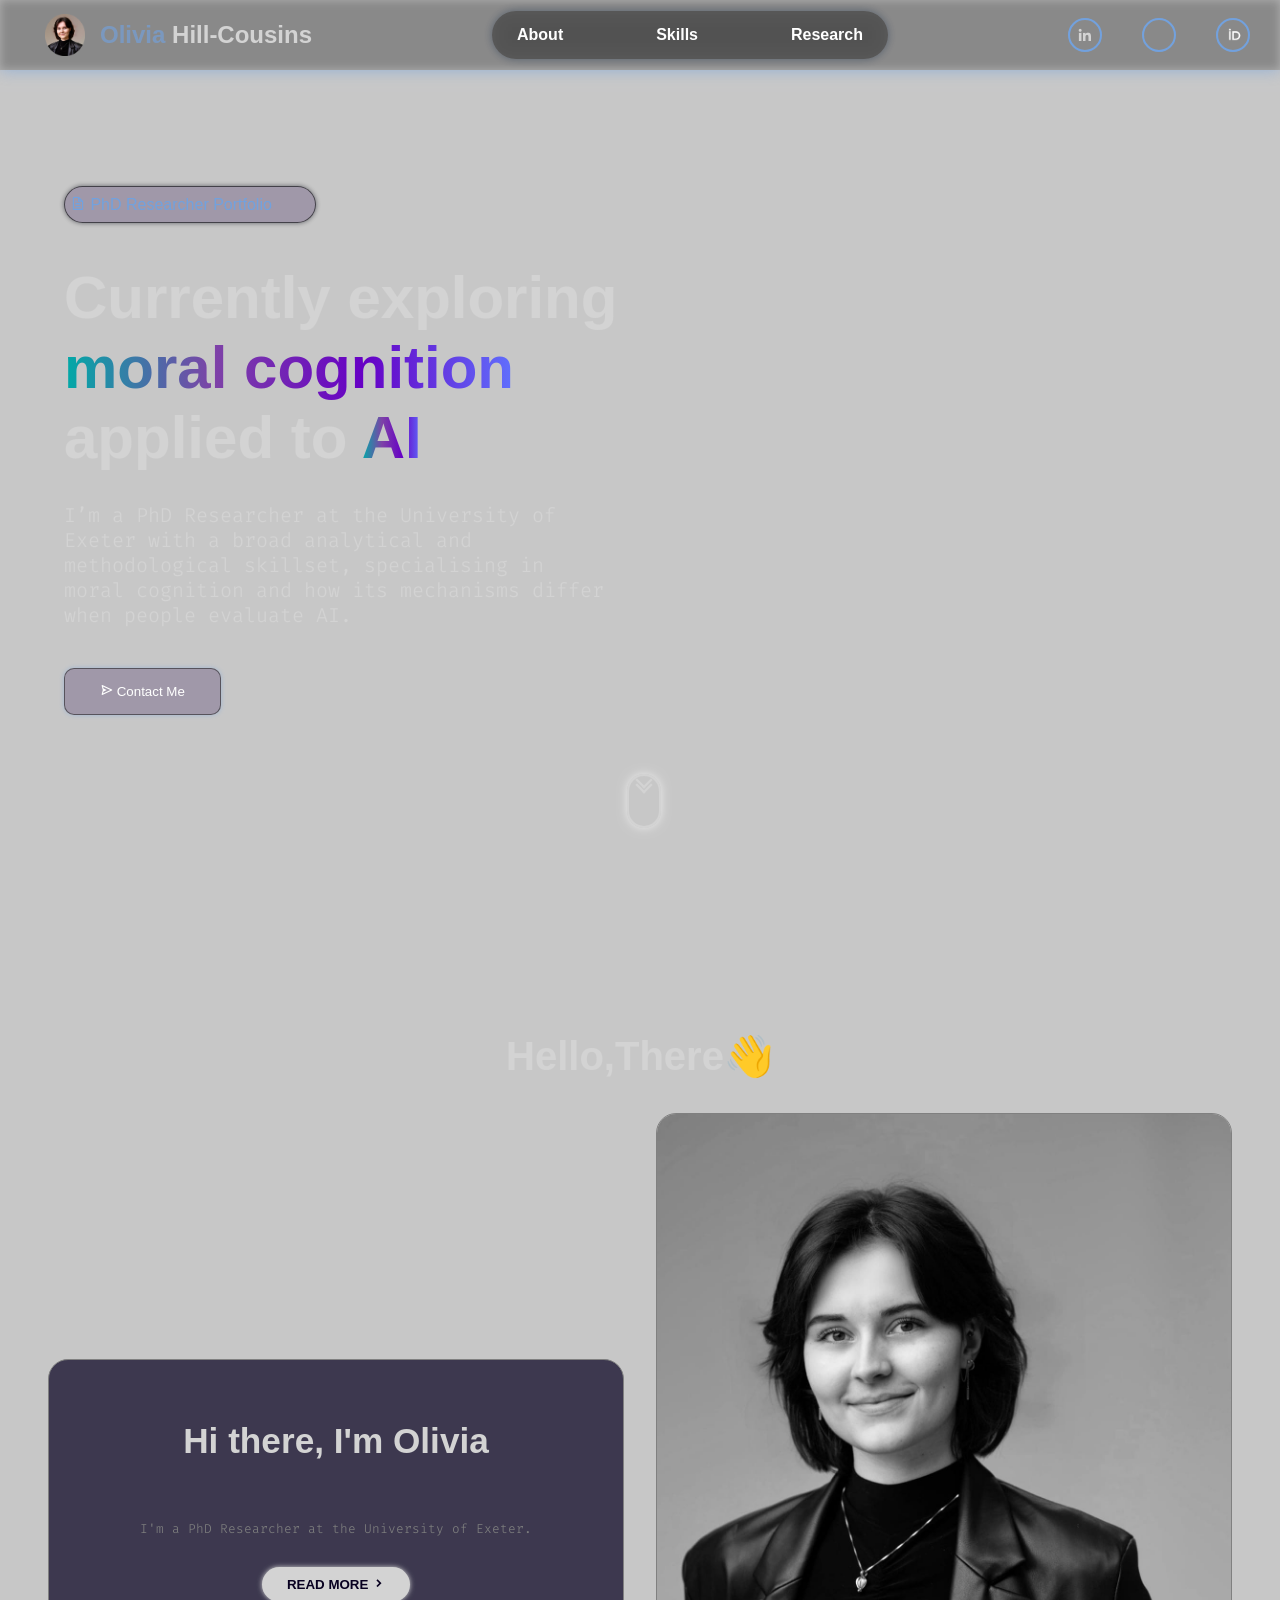
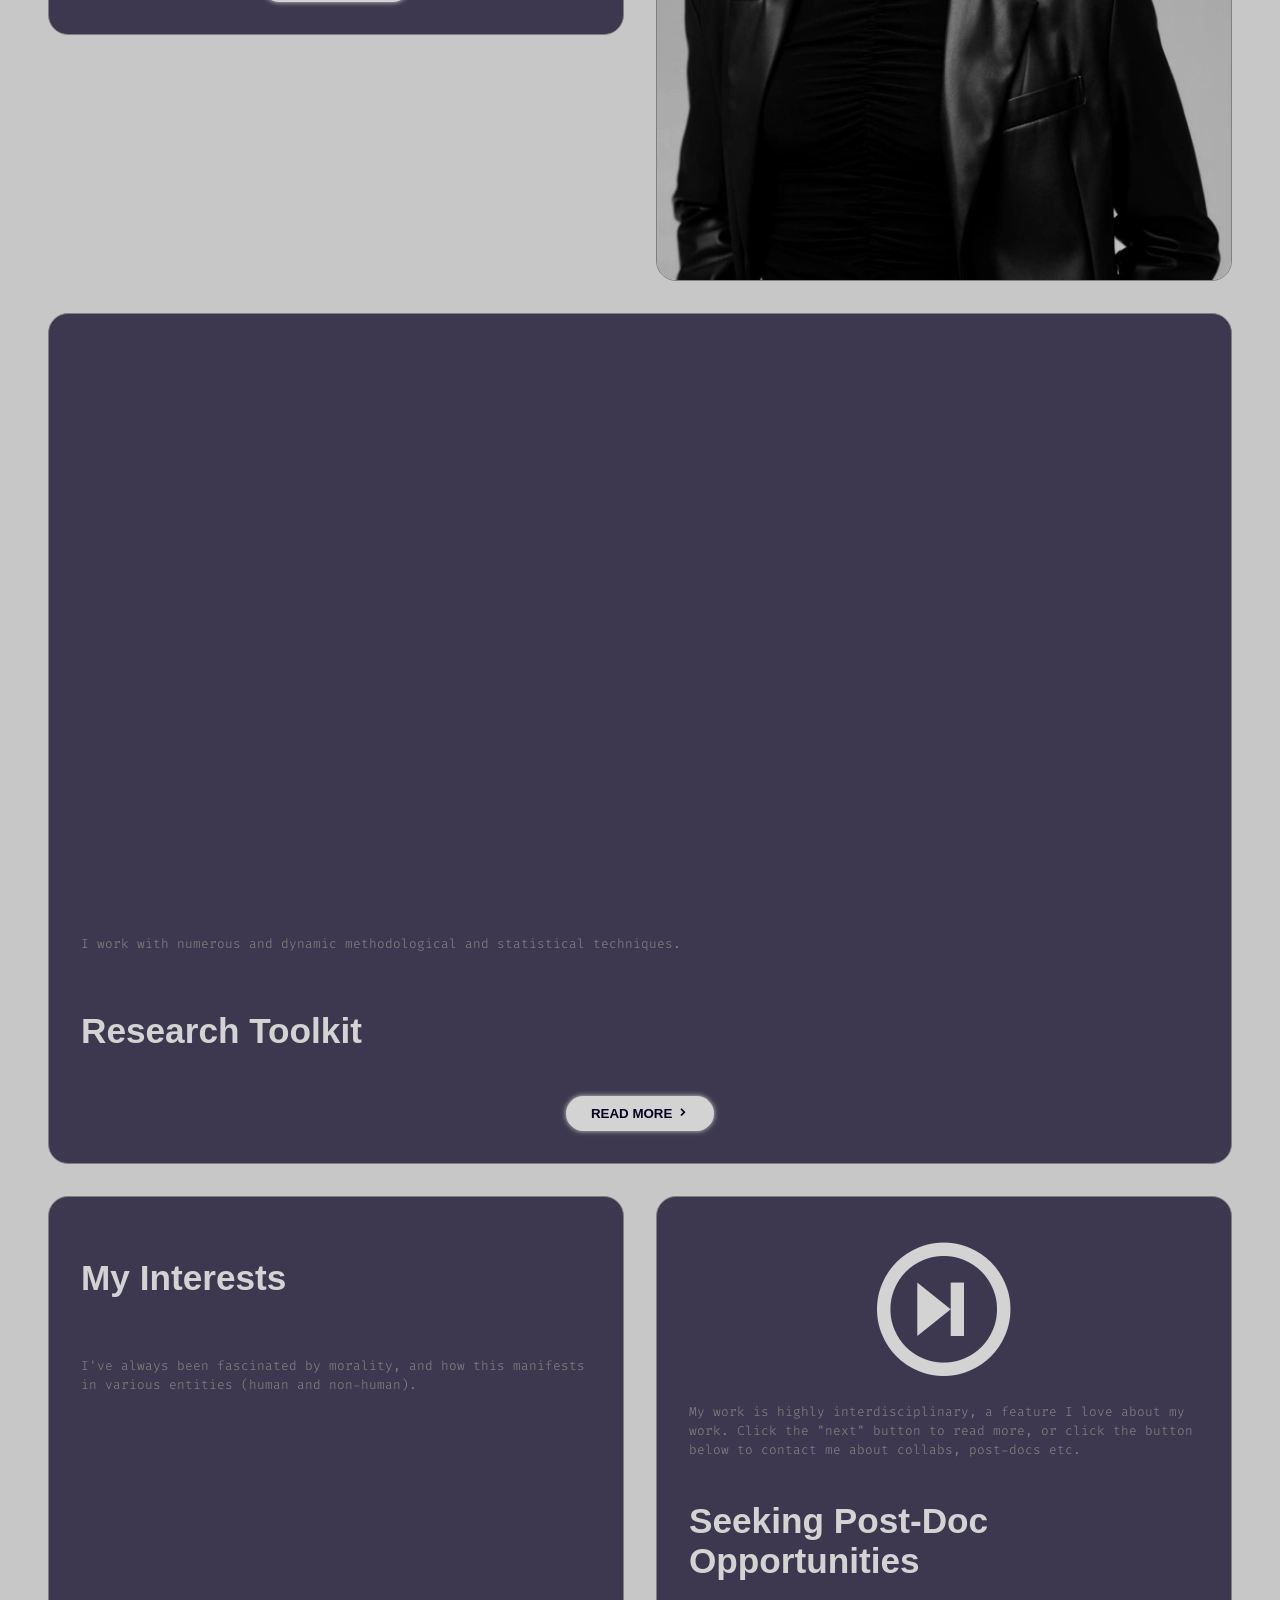
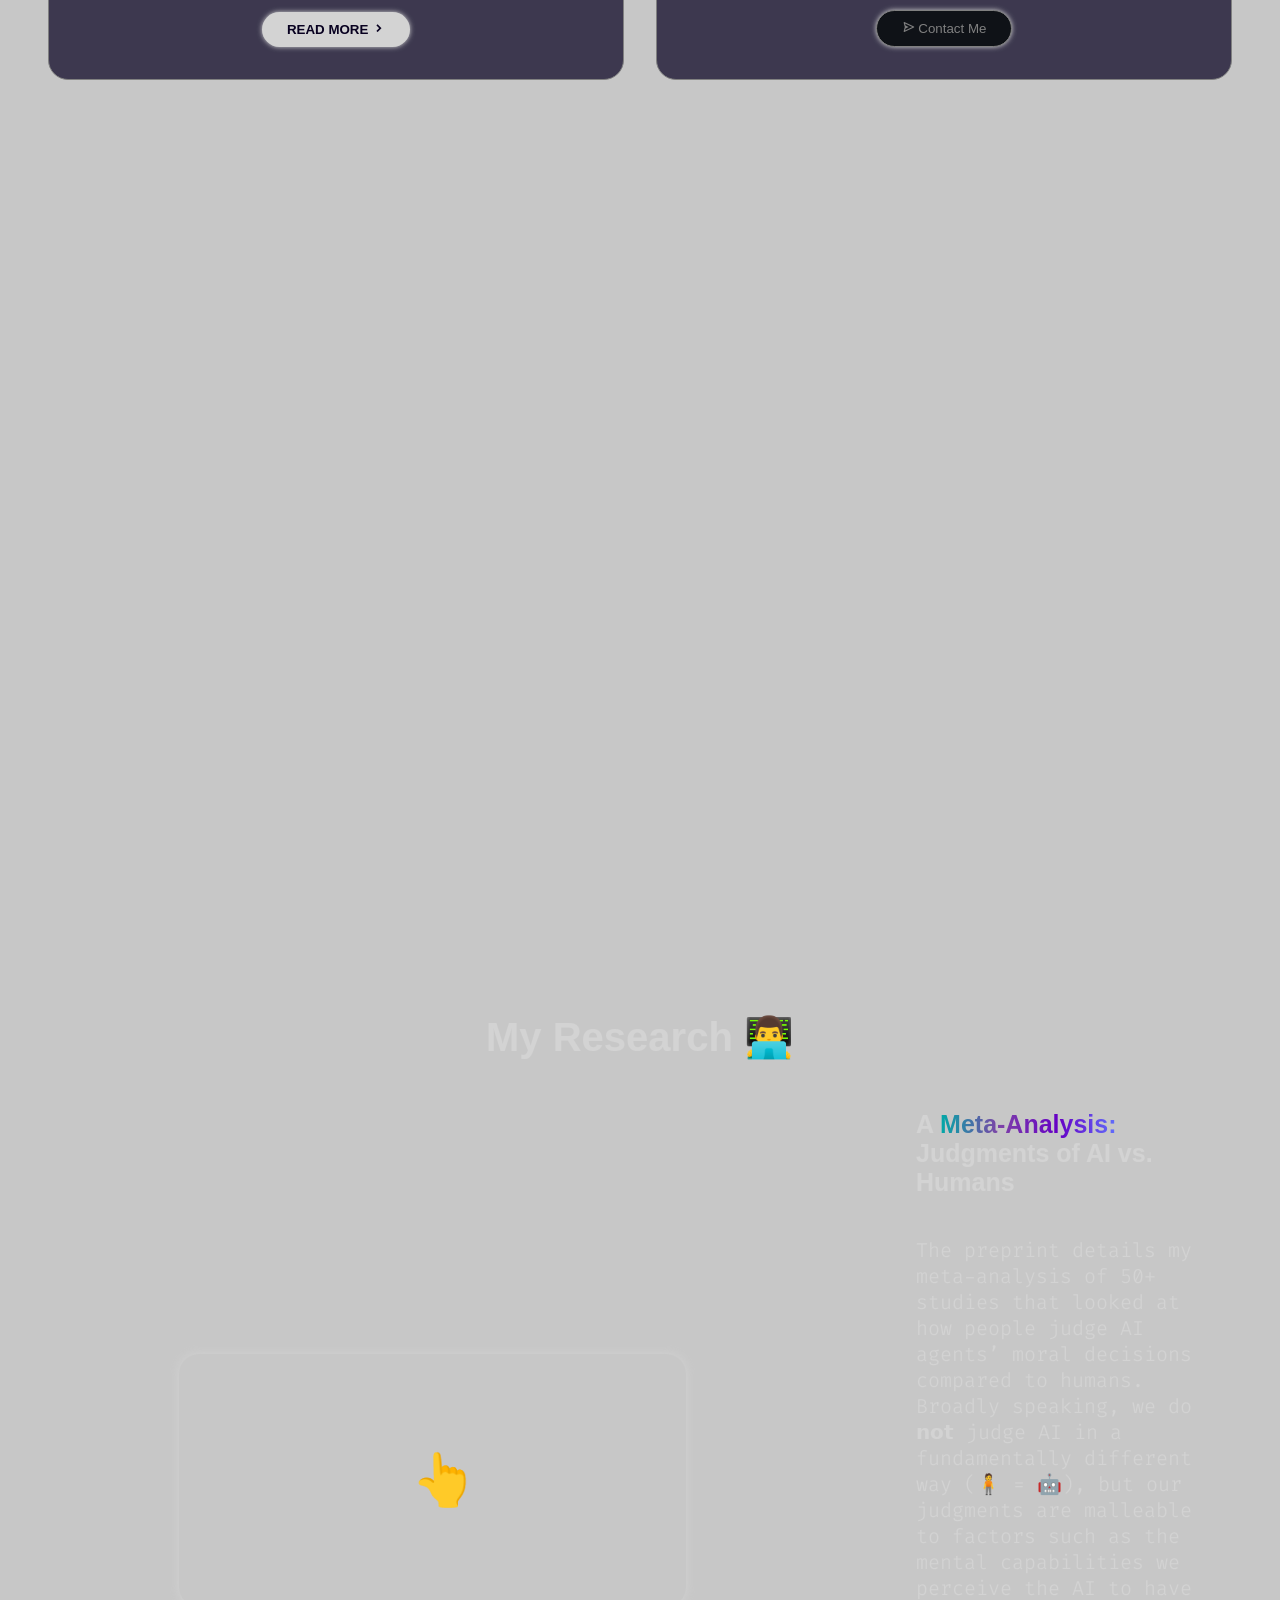
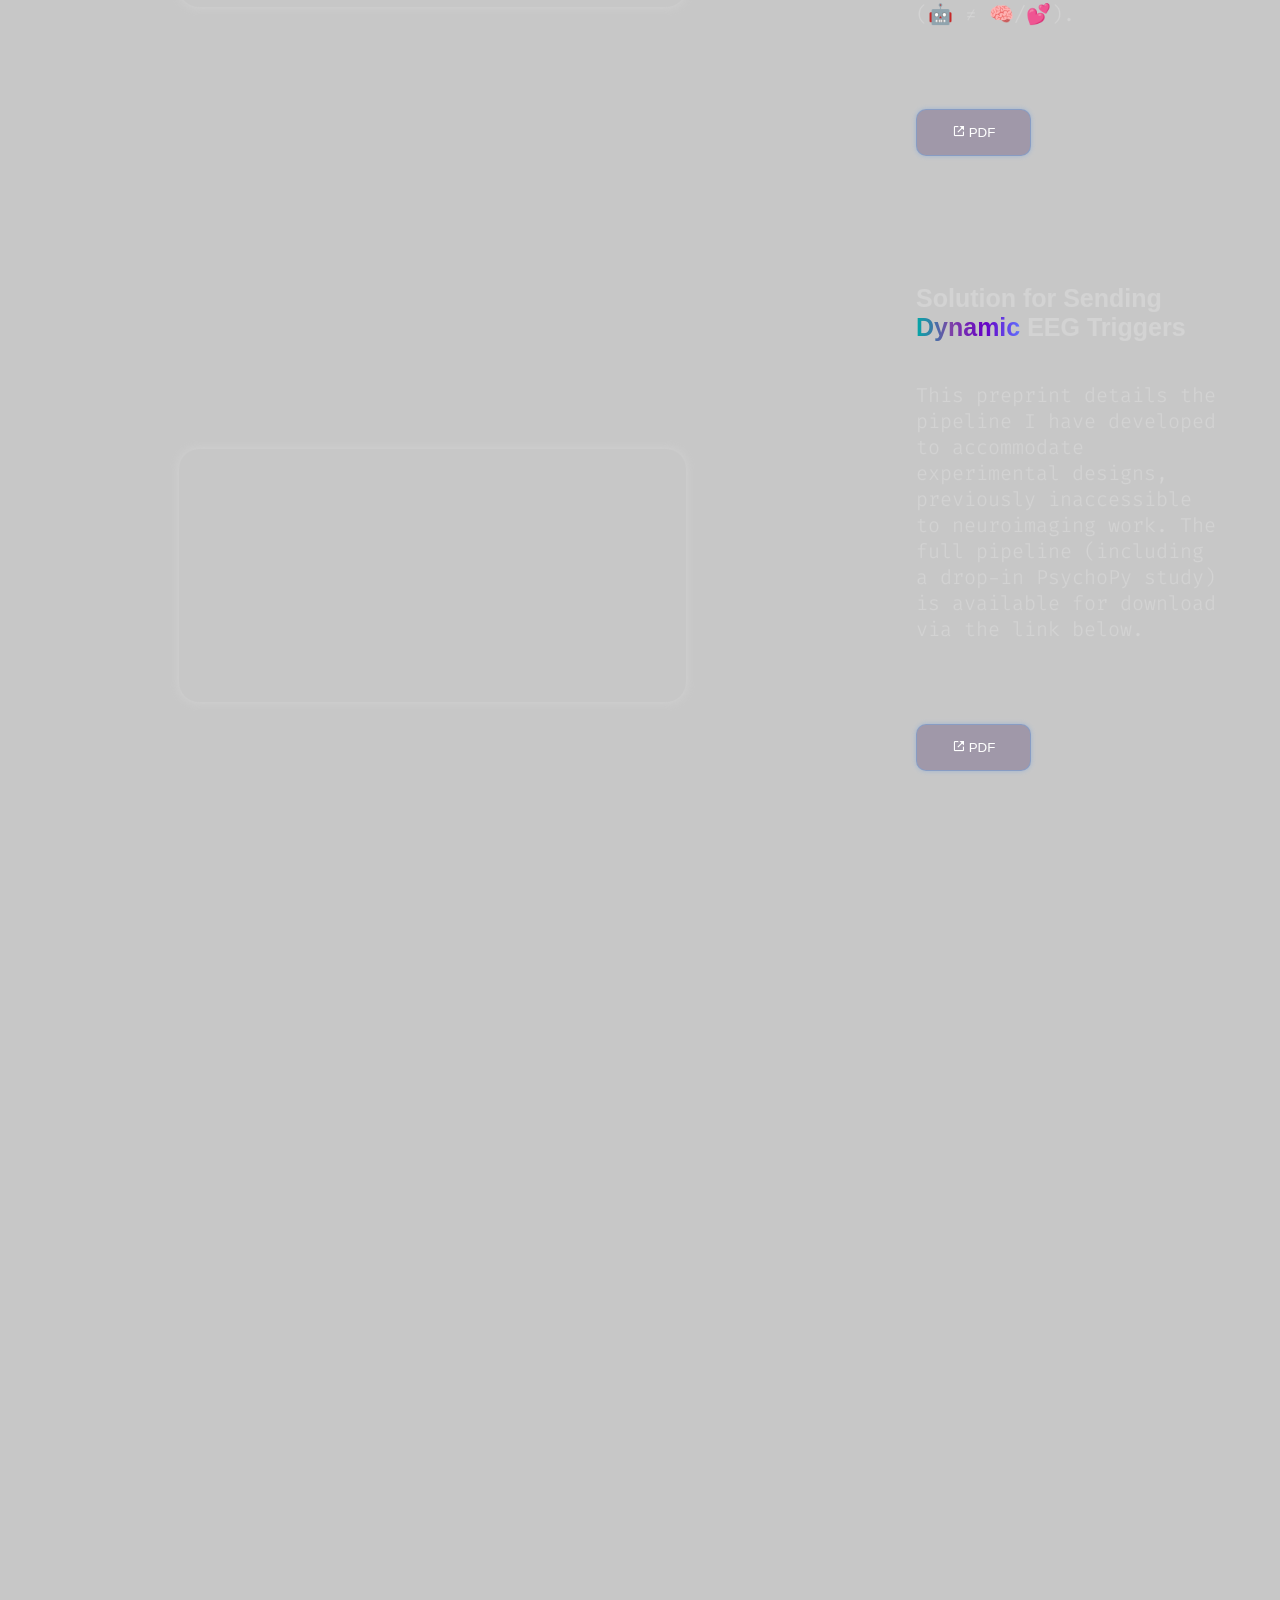
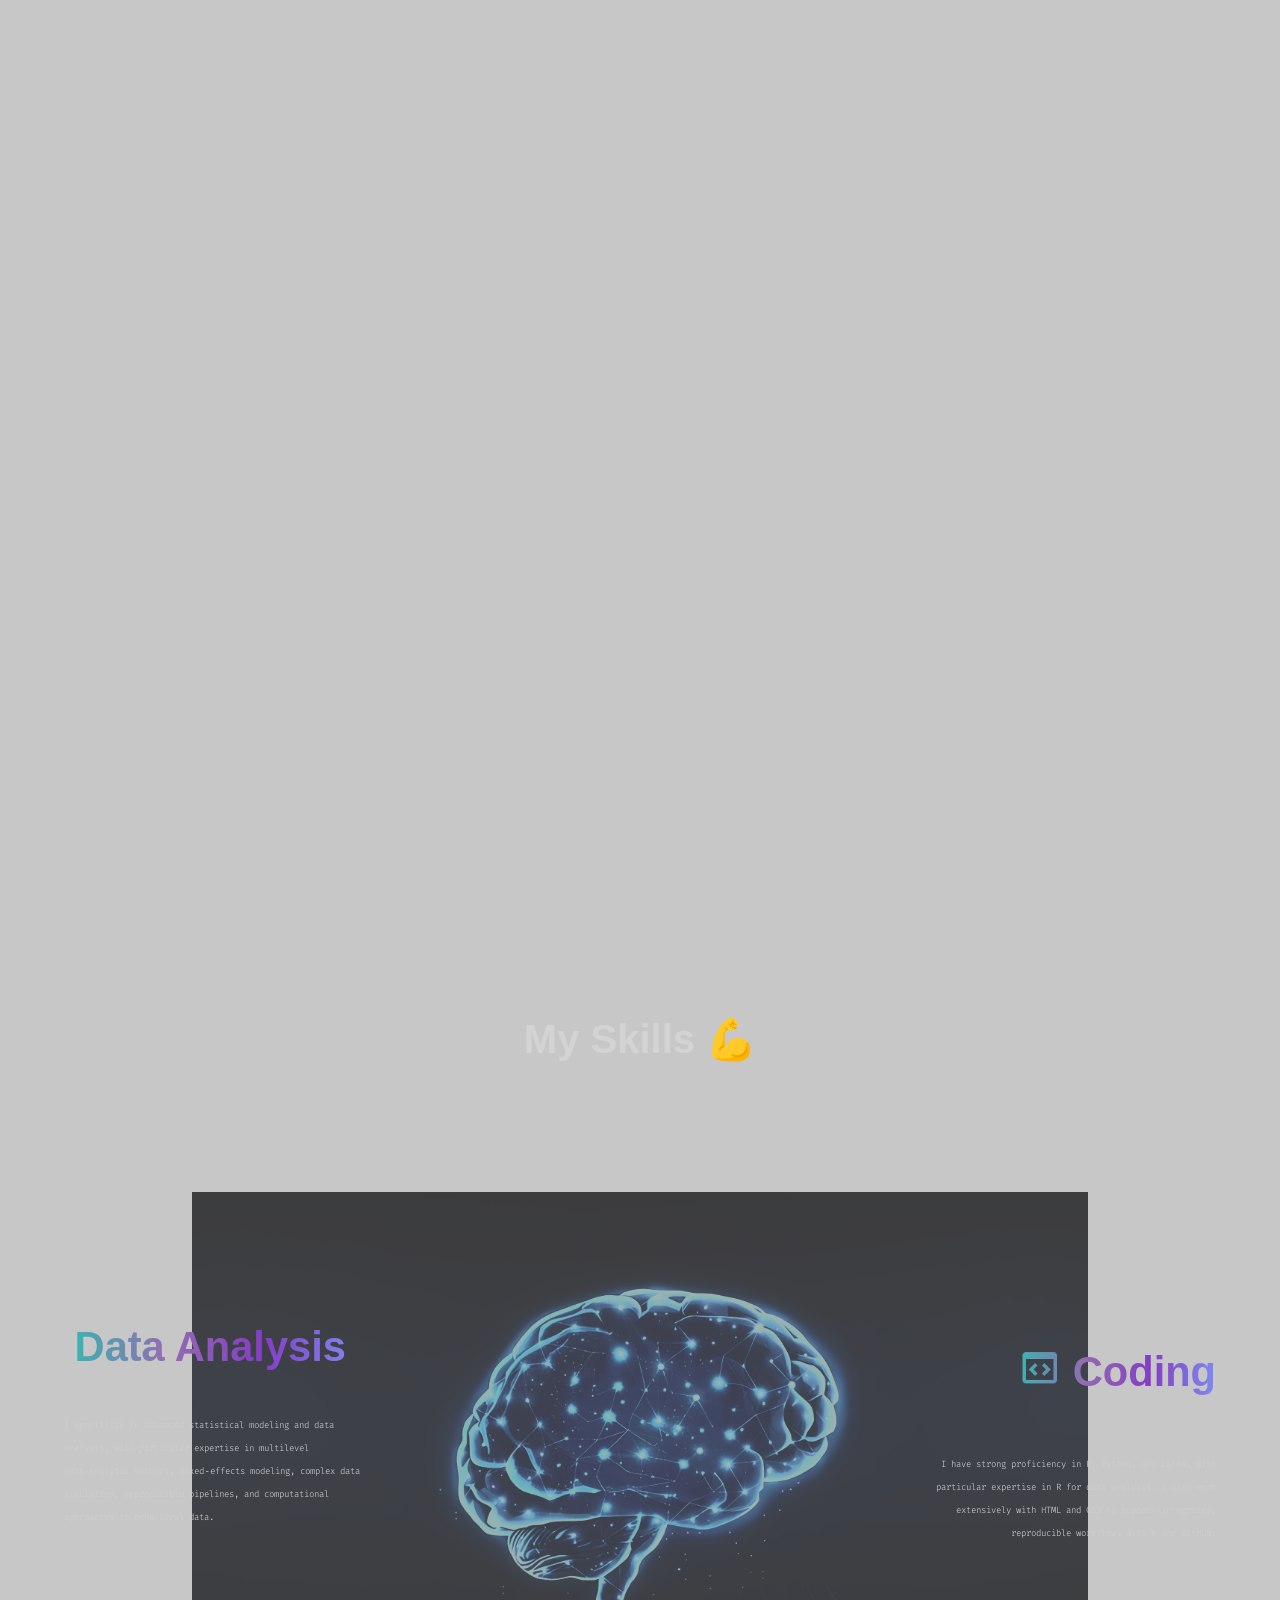
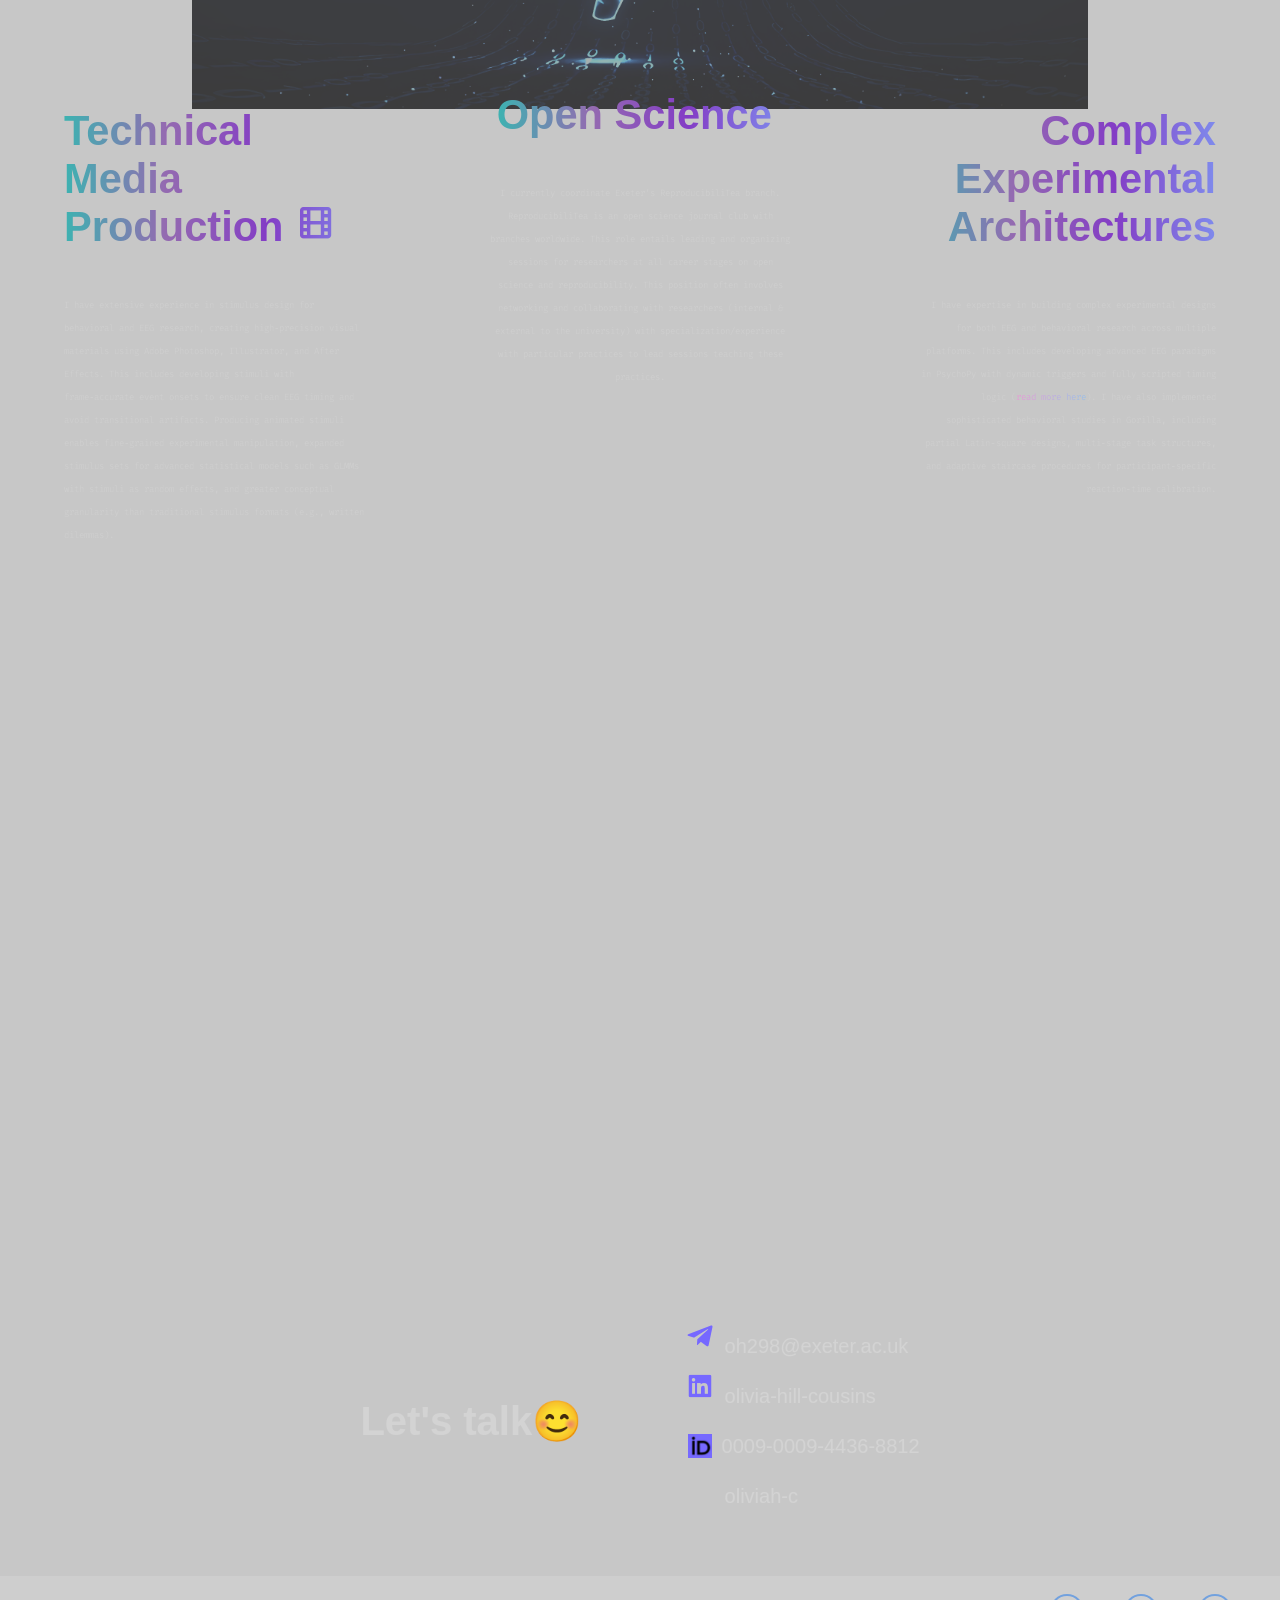
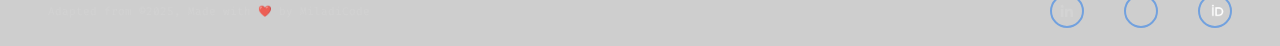
==== commit 418fd14f: "update" ====
--- a/index.html
+++ b/index.html
@@ -8,12 +8,18 @@
     <link href='https://unpkg.com/boxicons@2.1.4/css/boxicons.min.css' rel='stylesheet'>
     <link rel="stylesheet" href="https://unpkg.com/aos@next/dist/aos.css" />
     <link rel="stylesheet" href="https://cdn.jsdelivr.net/npm/bootstrap-icons@1.13.1/font/bootstrap-icons.min.css">
+    <!-- Basic Icons -->
+    <link href="https://cdn.boxicons.com/3.0.8/fonts/basic/boxicons.min.css" rel="stylesheet">
+    <!-- Filled Icons -->
+    <link href="https://cdn.boxicons.com/3.0.8/fonts/filled/boxicons-filled.min.css" rel="stylesheet">
+    <!-- Brand Icons -->
+    <link href="https://cdn.boxicons.com/3.0.8/fonts/brands/boxicons-brands.min.css" rel="stylesheet">
 </head>
 <body>
     <div class="container">
-        <!--
+     
         <video class="back-vid" autoplay loop muted plays-inline src="videos/galaxy.mp4"></video>
-        -->
+        
 
 
         <header data-aos="fade-down" data-aos-duration="2000">
@@ -34,7 +40,7 @@
                     </a>
 
                     <a href="https://bsky.app/profile/oliviah-c.bsky.social" target="_blank" rel="noopener noreferrer">
-                        <i class='bi bi-bluesky'></i>
+                        <i class='bxl bx-bluesky'></i>
                     </a>
 
                     <a href="https://orcid.org/0009-0009-4436-8812" target="_blank" rel="noopener noreferrer">
@@ -60,18 +66,18 @@
 
             <div class="social-sidebar">
                 <a href="http://www.linkedin.com/in/olivia-hill-cousins"><i class='bx bxl-linkedin'></i></a>
-                <a href="https://bsky.app/profile/oliviah-c.bsky.social"><i class="bi bi-bluesky"></i></a>
+                <a href="https://bsky.app/profile/oliviah-c.bsky.social"><i class="bxl bx-bluesky"></i></a>
                 <a href="https://orcid.org/0009-0009-4436-8812" target="_blank" rel="noopener noreferrer">
-  <img src="images/ORCID-iD_icon_unauth_reversed_vector.png" class="orcid-logo" alt="ORCID logo">
-</a>
+                    <img src="images/ORCID-iD_icon_unauth_reversed_vector.png" class="orcid-logo" alt="ORCID logo">
+                </a>
 
             </div>
         </div>
-
+        <!--
         <div class="blackhole-box" data-aos="fade-down" data-aos-duration="2000">
             <video autoplay loop muted plays-inline src="videos/blackhole.mp4"></video>
         </div>
-
+        --->
         <section class="hero ">
             <div class="hero-info autoBlur" data-aos="fade-right" data-aos-duration="1000">
                 <div class="hero-info-title" >
@@ -97,7 +103,7 @@
             <h1 class="section-title autoDisplay">Hello,There👋</h1>
             <div class="info-cards">
                 <div class="card" onclick="openCard(this)">
-                    <h1>Hi there, I'm Olivia</h1>
+                <h1>Hi there, I'm Olivia</h1>
                 <p>I'm a PhD Researcher at the University of Exeter. </p>
 
                 <div class="card-fulltext">
@@ -115,30 +121,25 @@
                 </div>
 
                 <div class="card" onclick="openCard(this)">
-                    <h1>Research Toolkit</h1>
-                    <p>I work with numerous and dynamic methodological and statistical techniques. </p>
 
                     <video src="videos/Bystander_Trolley_AI.mp4" autoplay loop muted plays-inline></video>
                     <div class="card-fulltext">I work with a broad set of analytical and methodological tools, including R, Python, PsychoPy, advanced neurophysiological stimulus and methodological design, advanced data simulation and power analysis, and mixed‑effects modeling.</div>
-                    <div class="read-more-wrapper">
+                    <p>I work with numerous and dynamic methodological and statistical techniques. </p>
+                    <h1>Research Toolkit</h1>
                     <button class="read-more" onclick="openCard(this.closest('.card'))">
-                        READ MORE <i class='bx bxs-chevron-right'></i>
-                    </button>
-                </div>
-
+                    READ MORE <i class='bx bxs-chevron-right'></i>
+                </button>
                 </div>
 
                 <div class="card" onclick="openCard(this)">
                     <h1>My Interests</h1>
                     <p>I've always been fascinated by morality, and how this manifests in various entities (human and non-human). </p>
                 
-                    <img src="images/grid2.png" alt="">
+                    <video class="whale-video" src="videos/whale-video.mp4" autoplay loop muted playsinline></video>
                     <div class="card-fulltext">Curious by nature, I've always been drawn to the complexities of intelligent moral minds. Naturally, I gravitated towards the field of moral cognition. My academic path began with applying moral cognition to psychopathy in my BSc and now extends to AI in my PhD. Long before this, I was (am) captivated by highly intelligent mammals such as whales and dolphins, and so I am also keen to explore comparative cognition and moral behavior in non-human species.</div>
-                <div class="read-more-wrapper">
-                    <button class="read-more" onclick="openCard(this.closest('.card'))">
-                        READ MORE <i class='bx bxs-chevron-right'></i>
-                    </button>
-                </div>
+                <button class="read-more" onclick="openCard(this.closest('.card'))">
+                    READ MORE <i class='bx bxs-chevron-right'></i>
+                </button>
 
                 </div>
 
@@ -152,11 +153,9 @@
                     <button><i class='bx bx-send'></i> Contact Me</button>
                     </div>
                     <div class="card-fulltext">My work spans AI, computational ethics, social psychology and cognition, and I thrive in interdisciplinary environments. I’m open to collaborations across diverse research areas and am actively exploring post‑doctoral opportunities to continue developing my academic career.</div>
-                    <div class="read-more-wrapper">
-                <button class="read-more" onclick="openCard(this.closest('.card'))">
+                    <button class="read-more" onclick="openCard(this.closest('.card'))">
                     READ MORE <i class='bx bxs-chevron-right'></i>
                 </button>
-                </div>
 
                 </div>
             </div>
@@ -169,31 +168,35 @@
             <h1 class="section-title autoDisplay">My Research 👨‍💻</h1>
             <div class="project-card">
                 <div class="project-vidbox autoBlur" >
-                    <video loop id="projectVideo1" src="videos/project1.mp4"></video>
+                    <video loop id="projectVideo1" src="videos/hVai_tinder.mp4"></video>
                     <div class="hover-sign"></div>
                 </div>
                 <div class="project-info fadein-left">
                     <h1>A <span class="gradient">Meta-Analysis: </span>Judgments of AI vs. Humans</h1>
                     <p>The preprint details my meta-analysis of 50+ studies that looked at how people judge AI agents’ moral decisions compared to humans. Broadly speaking, we do 𝗻𝗼𝘁 judge AI in a fundamentally different way (🧍 = 🤖), but our judgments are malleable to factors such as the mental capabilities we perceive the AI to have (🤖 ≠ 🧠/💕). </p>
                      <a href="https://osf.io/preprints/psyarxiv/stcej_v2" target="_blank">
-            <button>
-                <i class='bx bx-link-external'></i> PDF
-            </button>
-        </a>
+                        <div class="pdf-border">   
+                            <button>
+                                <i class='bx bx-link-external'></i> PDF
+                            </button>
+                        </div> 
+                    </a>
                     
             </div>
             </div>
 
-            <div class="project-card">
+            <div class="project-card" id="dynamic-eeg">
                 <div class="project-vidbox autoBlur">
-                    <video loop id="projectVideo2" src="videos/project2.mp4"></video>
+                    <video loop id="projectVideo2" src="videos/psychopy_eeg_screenRec.mov"></video>
                 </div>
                 <div class="project-info fadein-left">
                     <h1> Solution for Sending <span class="gradient">Dynamic</span> EEG Triggers </h1>
                     <p>This preprint details the pipeline I have developed to accommodate experimental designs, previously inaccessible to neuroimaging work. The full pipeline (including a drop-in PsychoPy study) is available for download via the link below.</p>
                     <a href="https://osf.io/preprints/psyarxiv/2fmbj_v1" target="_blank">
-                    <button><i class='bx bx-link-external' ></i> PDF</button>
-                </a>
+                        <div class="pdf-border">
+                            <button><i class='bx bx-link-external' ></i> PDF</button>
+                        </div>
+                    </a>
                 </div>
             </div>
             
@@ -220,14 +223,34 @@
             </h1>
             <div class="skills-box autoDisplay">
                 <img class="skills-image" src="images/digital brain (2).png" alt="">
-                <div class="Designer">
-                    <h1 class="gradient">Designer <i class='bx bx-laptop'></i></h1>
-                    <p>I have expertise in HTML, CSS, JavaScript, and design tools like Figma and Adobe XD. My strength lies in blending aesthetics with functionality to create seamless user experiences.</p>    
+                <div class="OpenScience">
+                    <h1 class="gradient">Open Science <i class='bx bx-science'></i></h1>
+                    <p>I currently coordinate Exeter's ReproducibiliTea branch. ReproducibiliTea is an open science journal club with branches worldwide. This role entails leading and organizing sessions for researchers at all career stages on open science and reproducibility. This position often involves networking and collaborating with researchers (internal & external to the university) with specialization/experience with particular practices to lead sessions teaching these practices.</p>    
                 </div>
                 
                 <div class="coder">
-                    <h1 class="gradient">Coder <i class='bx bx-code-block' ></i></h1>
-                    <p>I’m skilled in HTML, CSS, JavaScript, and frameworks like React and Node.js. I also have experience with database management using MongoDB and MySQL.</p>
+                    <h1 class="gradient"><i class='bx bx-code-block' > </i>    Coding </h1>
+                    <p>I have strong proficiency in R, Python, and LaTeX, with particular expertise in R for data analysis. I also work extensively with HTML and CSS to support integrated, reproducible workflows with R and GitHub.</p>
+                </div>
+
+                <div class="dataAnalysis">
+                    <h1 class="gradient">Data Analysis  <i class='bx bx-chart-bar-columns' ></i></h1>
+                    <p>I specialize in advanced statistical modeling and data analysis, with particular expertise in multilevel meta‑analytic methods, mixed‑effects modeling, complex data simulation, reproducible pipelines, and computational approaches to behavioral data.</p>
+                </div>
+
+                <div class="techMedia">
+                    <h1 class="gradient">Technical Media Production <i class='bx bx-film' ></i></h1>
+                    <p>I have extensive experience in stimulus design for behavioral and EEG research, creating high‑precision visual materials using Adobe Photoshop, Illustrator, and After Effects. This includes developing stimuli with frame‑accurate event onsets to ensure clean EEG timing and avoid transitional artifacts. Producing animated stimuli enables fine‑grained experimental manipulation, expanded stimulus sets for advanced statistical models such as GLMMs with stimuli as random effects, and greater conceptual granularity than traditional stimulus formats (e.g., written dilemmas).</p>
+                </div>
+
+                <div class="expArchitecture">
+                    <h1 class="gradient">
+                        <span class="line1"><i class='bx bx-timeline'></i> &nbsp; Complex</span>
+                        <br>
+                        <span class="line2">Experimental Architectures</span>
+                    </h1>
+
+                    <p>I have expertise in building complex experimental designs for both EEG and behavioral research across multiple platforms. This includes developing advanced EEG paradigms in PsychoPy with dynamic triggers and fully scripted timing logic (<a href="#dynamic-eeg" class="readmore">read more here</a>). I have also implemented sophisticated behavioral studies in Gorilla, including partial Latin‑square designs, multi‑stage task structures, and adaptive staircase procedures for participant‑specific reaction‑time calibration.</p>
                 </div>
 
                 <div class="slider" reverse="true" style="
@@ -257,26 +280,12 @@
             
                 <a href="#"><i class='bx bxl-telegram' ></i> oh298@exeter.ac.uk</a>
                 <a href="http://www.linkedin.com/in/olivia-hill-cousins"><i class='bx bxl-linkedin-square' ></i> olivia-hill-cousins</a>
-                <div class="social-icons">
                      <a href="https://orcid.org/0009-0009-4436-8812" target="_blank" rel="noopener noreferrer">
-  <img src="images/ORCID-iD_icon_unauth_reversed_vector.png" class="orcid-logo" alt="ORCID logo"></a>
-                <a href="https://bsky.app/profile/oliviah-c.bsky.social"><i class="bi bi-bluesky"></i></i></a>
-                </div>
-            </div>
-
-            <div class="contact-box autoBlur">
-            
-                <p>Full Name</p>
-                <input placeholder="Your Full name" type="full name">
-
-                <p>Email Address</p>
-                <input placeholder="Your Email" type="Contact">
-
-                <p>Your Message</p>
-                <input  class="input-message" type="contact" placeholder="shaire your thoughts...">
-
-                <button>Send Message <i class='bx bx-mail-send'></i></button>
-            </div>
+                    <img src="images/ORCID-iD_purple.png" class="orcid-logo" alt="ORCID logo"> 0009-0009-4436-8812</a>
+                <a href="https://bsky.app/profile/oliviah-c.bsky.social"><i class="bxl bx-bluesky"></i> oliviah-c</a>
+            </div>
+
+            
         
         </section> 
 
--- a/style.css
+++ b/style.css
@@ -37,11 +37,11 @@
     flex-direction: column;
     align-items: center;
     gap: 100px;
-    background-color: #000000;
+    background-color: #00000038;
 }
 /* add 38 to end of bg color above if want to use back-vid again */
 
-/*
+
 .back-vid{
     position: fixed;
     right: 0;
@@ -49,7 +49,7 @@
     z-index: -1;
     mix-blend-mode:overlay;
 }
-*/
+
 
 header{
     display: flex;
@@ -300,8 +300,7 @@
     display: flex;
     align-items: center;
     flex-direction: column;
-    width: 85%;
-    margin-top: 100px;
+    padding: 0 3rem;
 }
 
 .section-title{
@@ -309,68 +308,56 @@
     font-weight: 700;
 }
 
-.info-cards{
-    display: grid;
-    grid-template-columns: auto auto auto;
-    gap: 20px;
-    width: 100%;
-    height: 100%;
-    margin-top: 30px;
-}
 
 .card{
     display: flex;
-    align-items:flex-start;
-    justify-content: center;
+    flex-direction: column;
     position: relative;
-    width: auto;
-    height: 60vh;
-    overflow: hidden;
+    padding: 2rem;
     border: 1px solid gray;
     background-color: #080020b7;
     border-radius: 20px;
     transition: 0.5s;
-}
+    gap: 1rem;
+}
+
+
+
+.read-more {
+    align-self: center; 
+    margin-top: auto;   
+}
+
 
 .card h1 {
-    margin: 20px;
-    font-size: 22px;
+    font-size: 2.2rem;
     color: lightgray;
-    position: static;
 }
 
 .card p {
-    margin: 20px;
-    font-size: 14px;
+    font-size: 0.8rem;
     line-height: 1.5;
     color: gray;
-    position: static;
-    max-height: 420px;      /* collapsed height */
+    position: static;     /* collapsed height */
     overflow: hidden;       /* hide overflow */
     transition: max-height 0.4s ease;
 }
 
 
-.card img{
-    width: 50%;
-    height: 50%;
-    object-fit: cover;
-    object-position: 50% 35%;
-    text-overflow: ellipsis;
-}
+
 
 .card video{
-    margin-top: 10%;
-    width: 70%;
-    height: 50%;
     object-fit: cover;
     mix-blend-mode: lighten;
+    width: 100%;
+    height: auto;
+    max-width: 100%;
+    display: block;
+    object-fit: cover;
+    border-radius: 10px;
 }
 
 .card button{
-    position: absolute;
-    bottom: 5%;
-    left: 5%;
     padding: 10px 25px;
     border: 1px solid gray;
     background-color: #0f1217;
@@ -486,8 +473,7 @@
     display: grid;
     grid-template-columns: repeat(4, 1fr);
     grid-auto-rows: minmax(min-content, auto);
-    gap: 0.5; 
-    justify-items: stretch; 
+    gap: 2rem;  
 }
 
 
@@ -496,81 +482,38 @@
 .card:nth-child(1) {
     grid-column: 1 / 3;   /* span both columns */
     grid-row: 1 / 2;
-    display: flex;
-    flex-direction: column;   /* forces vertical stacking */
-    align-items: flex-start;  /* aligns left */
-    justify-content: center;
-}
-
-.card:nth-child(1) h1 {
-    bottom: 90%;
-}
-
-.card:nth-child(1) p {
-    top: 10%;
-}
+    align-items: center;
+    align-self: center;
+    align-content: center;
+}
+
+
+
+
 
 /* Card 2: right column, row 1 (overlay-ish image card) */
 .card:nth-child(2) {
     grid-column: 3/5;
     grid-row: 1 / 2;
-    margin: 0;
     background-color: #000000;
-    color: #000000;
-    border: 0;
+    color: #000000; 
     overflow: hidden;
-}
-.card:nth-child(2) img {
-    scale: 1.8;
-    margin: 0;
-    margin-top: 8rem;
-    align-items: center;
-    justify-content: flex-start;
-}
+    padding: 0rem;
+}
+
 
 
 
 /* Card 3: full-width row 2 */
 .card:nth-child(3) {
     grid-column: 1 / 5;
-    grid-row: 2 / 3;
-    margin: 0;
-    display: flex;
-    flex-direction: column;   /* forces vertical stacking */
-    align-items: center;  /* aligns left */
-    justify-content: flex-start;
-    padding: 1rem;
-    width: 200%;
 }
 
 .card:nth-child(3).expanded{
-    width: 90%;
-}
-
-.card:nth-child(3) h1 {
-    order: 3;
-    align-self: flex-start;
-    margin-top: auto;
-}
-
-
-
-.card:nth-child(3) video {
-    justify-content: center;
-    margin: 0; 
-    width: 90%;
-    height: auto;
-    margin: 0 auto 20px auto;
-    display: block;
-}
-
-.card:nth-child(3) p {
-    order: 2;
-    margin: 0;
-    text-align: left;
-    width: 90%;
-
-}
+    width: 75%;
+}
+
+
 
 
 /* Card 4: left column, row 3 */
@@ -578,81 +521,62 @@
 .card:nth-child(4) {
     grid-column: 1/3;
     grid-row: 3/4;
-
-    display: flex;
-    flex-direction: column;
-    align-items: flex-start;
-    justify-content: flex-start;
-
-    padding: 20px; /* match Card 5 */
-}
-
-/* Title at top */
-.card:nth-child(4) h1 {
-    order: 1;
-    margin: 0; 
-    margin-bottom: 1rem;
-}
+    overflow: hidden;
+    color: white;
+}
+
 
 
 .card.card:nth-child(4).expanded h1{
     margin-top: 1rem;
 }
 
-/* Image under title, sized by height */
-.card:nth-child(4) img {
-    order: 2;
-    flex-grow: 1;
-    height: auto;      /* match Card 5 */
+
+.card .whale-video {
+    position: absolute;
+    inset: 0;                 /* fills the entire card */
     width: 100%;
-    margin: 0 auto 20px auto;
-    display: block;
-}
-
-/* Paragraph under image */
-.card:nth-child(4) p {
-    order: 3;
-    width: 90%;         /* match Card 5 */
-    margin: 0;
-    margin-bottom: 5rem;
-}
-
-
-.card:nth-child(4) .read-more button{
-    order: 4;
-    margin: 0;
-    margin-top: 2rem;
-}
+    height: 100%;
+    object-fit: cover;        /* behaves like a background image */
+    opacity: 0.3;            /* transparency */
+    z-index: 0;               /* behind content */
+    pointer-events: none;     /* prevents clicks blocking the card */
+    mix-blend-mode: lighten;  /* optional: gives your “brain video” vibe */
+}
+
+
+
+
+
+
+
+
 
 /* Card 5 container */
 .card:nth-child(5) {
     grid-column: 3 / 5;
     grid-row: 3/4;
-    display: flex;
-    flex-direction: column;
-    align-items: flex-start;
-    justify-content: flex-start !important;
-    padding: 20px;
+    font-size: 5rem;
+    align-self: center;
 }
 
 .card:nth-child(5) .read-more{
     display:none;
 }
 
+.card5-content {
+    display: flex;
+    flex-direction: column;
+    align-items: center;   /* ← THIS centers the icon horizontally */
+    width: 100%;
+}
+
+
 /* IMAGE — grows to fill space */
 .card:nth-child(5) .card5-icon {
-    order: 1;
-    font-size: 8rem;        /* controls visual size */
-    height: 20%;            /* height-based scaling */
-    width: auto;
-    flex-grow: 1;           /* allows it to expand */
-    display: flex;
-    align-items: center;
-    justify-content: center;
+    font-size: 8rem;   
     color: lightgray;
-    margin: 0 0 1rem 0;
     cursor: pointer;
-    display: inline-flex;
 }
 
 .card:nth-child(5).expanded .card5-icon {
@@ -661,8 +585,6 @@
 }
 
 .card:nth-child(5) .card5-icon {
-    margin: 0;
-    margin-top: 2rem;
     transition: transform 0.15s ease;
 }
 
@@ -678,15 +600,8 @@
 }
 
 .card:nth-child(5) .card5-icon {
-    order: 1;
-    font-size: 10rem;     /* controls visual size */
-    flex-grow: 1;         /* allows it to expand vertically */
-    display: flex;
-    align-items: center;
-    justify-content: center;
+    font-size: 10rem;   
     color: lightgray;
-    margin-bottom: 1rem;
-    margin-top: 2.5rem;
 }
 
 .card:nth-child(5):not(expanded) .card5-icon:hover {
@@ -702,37 +617,11 @@
 
 
 
-
-
-/* PARAGRAPH — stable, below image */
-.card:nth-child(5) p {
-    order: 2;
-    width: 90%;
-    align-self: flex-start;
-    margin: 0;
-    margin-top: 4rem;
-    margin-bottom: 1.5rem;
-    flex-shrink: 0;        
-}
-
 .card:nth-child(5).expanded p {
     display: none;       
 }
 
-.card:nth-child(5) h1 {
-    order: 3;
-    align-self: flex-start;
-    margin: 0;
-    margin-bottom: -20rem;  
-}
-
-.card:nth-child(5):not(.expanded) button {
-    order: 4;
-    align-self: flex-start;
-    margin:0;
-    margin-top: 3rem;
-    margin-bottom:-0.5rem;
-}
+
 
 
 /* FULLTEXT — hidden until expanded */
@@ -751,7 +640,6 @@
     background-color: lightgray;
     color: #080020;
     border: none;
-    padding: 0.7rem 1.1rem;
     border-radius: 9999px;
     font-weight: 600;
     cursor: pointer;
@@ -763,11 +651,7 @@
     display: none;
 }
 
-.card .read-more {
-    position: absolute;
-    left: 50%;
-    transform: translateX(-50%);
-}
+
 
 
 
@@ -782,16 +666,16 @@
     position: relative;
     width: 90%;
     height: auto;
-    margin-top: 200px;
-    margin-bottom: 1000px;
+    margin-top: 50rem;
+    margin-bottom: 100rem;
 }
 
 .project-card {
     display: flex;
     width: 100%;
-    height: 40%;
+    height: auto;
     align-items: center;
-    gap: 10%;
+    gap: 5%;
     justify-content: center;
 }
 
@@ -799,23 +683,32 @@
     display: flex;
     align-items: center;
     justify-content: center;
-    width: 50%;
+    flex: 3;
     mix-blend-mode:exclusion;
     position: relative;
     cursor: pointer;
     transition: 0.5s;
-    min-width: 400px;
-
-}
+    padding-left: 10%;
+    padding-right: 5%;
+
+}
+
+
+
 
 .project-vidbox video{
     object-fit: cover;
     width: 100%;
+    height: auto;
     box-shadow: 0 0 10px lightgray;
     border-radius: 20px;
     transition: 0.5s;
 }
 
+#projectVideo2{
+    width: 125%;
+}
+
 .project-card video:hover{
     box-shadow: 0 0 25px rgb(255, 255, 255);
 }
@@ -825,8 +718,9 @@
     flex-direction: column;
     align-items: start;
     justify-content: center;
-    width: 50%;
+    flex:1;
     padding-left: 10%;
+    gap: 2rem;
 }
 
 .project-info h1{
@@ -846,6 +740,8 @@
     margin-top: 0;
     font-size: 20px;
 }
+
+
 
 .project-info button{
     color: white;
@@ -856,6 +752,10 @@
     box-shadow: 0 0 5px #72a1de81;
     cursor: pointer;
     transition: 0.3s;
+}
+
+.pdf-border{
+    padding-bottom: 7rem;
 }
 
 .project-info button:hover{
@@ -913,9 +813,14 @@
     position: relative;
 }
 
+
+
+
+
+
 .skills-box{
     width: 100%;
-    height: 90vh;
+    height: 100rem;
     position: relative;
     display: flex;
     align-items: start;
@@ -927,27 +832,31 @@
 .skills-image{
     width: 70%;
     mix-blend-mode:difference;
-}
-
-.Designer{
+    margin-top: 6rem;
+}
+
+.OpenScience{
     position: absolute;
     display: flex;
     flex-direction: column;
     align-items: start;
-    top: 25%;
-    left: 5%;
-    max-width: 300px;
-}
-
-.Designer h1{
-    font-size: 50px;
+    margin: 0;
+    margin-top: 35rem;
+    max-width: 19rem;
+    text-align: center;
+}
+
+.OpenScience h1{
+    font-size: 2.6rem;
     display: flex;
     align-items: center;
 }
 
-.Designer p{
+.OpenScience p{
     line-height: 23px;
 }
+
+
 
 
 .coder{
@@ -955,15 +864,19 @@
     display: flex;
     flex-direction: column;
     align-items: start;
-    top: 25%;
+    margin: 0;
+    margin-top: 17%;
     right: 5%;
-    max-width: 300px;
+    max-width: 18rem;
+    text-align: right;
 }
 
 .coder h1{
-    font-size: 50px;
-    display: flex;
-    align-items: center;
+    font-size: 2.6rem;
+    display: flex;
+    align-content: right;
+    justify-content: flex-end;
+    margin-bottom: 3rem;
 }
 
 .coder p{
@@ -973,9 +886,176 @@
 
 
 .coder-text{
+    text-align: right;
+    font-size: 2.6rem;
+}
+
+
+
+
+
+
+.dataAnalysis{
+    position: absolute;
+    display: flex;
+    flex-direction: column;
+    align-items: start;
+    max-width: 20rem;
+    margin: 0;
+    margin-top: 15%;
+    left: 5%;
+    max-width: 19rem;
+}
+
+.dataAnalysis h1{
+    font-size: 2.6rem;
+    display: flex;
+    align-items: center;
+}
+
+.dataAnalysis p{
+    line-height: 23px;
+}
+
+
+
+.dataAnalysis-text{
+
+    font-size: 2.6rem;
+}
+
+.techMedia{
+    position: absolute;
+    display: flex;
+    flex-direction: column;
+    align-items: start;
+    max-width: 20rem;
+    margin: 0;
+    margin-top: 45%;
+    left: 5%;
+    max-width: 19rem;
+}
+
+.techMedia h1{
+    font-size: 2.6rem;
+    display: flex;
+    align-items: center;
+}
+
+.techMedia p{
+    line-height: 23px;
+}
+
+
+
+.techMedia-text{
 
     font-size: 50px;
 }
+
+.expArchitecture{
+    position: absolute;
+    display: flex;
+    flex-direction: column;
+    margin: 0;
+    margin-top: 45%;
+    right: 5%;
+    max-width: 19rem;
+    text-align: right;
+}
+
+.expArchitecture h1{
+    font-size: 2.6rem;
+    display: flex;
+    text-align: right;
+}
+
+
+
+.expArchitecture h1{
+    font-size: 2.6rem;
+    display: flex;
+    align-content: right;
+    justify-content: flex-end;
+}
+
+
+.expArchitecture h1.gradient {
+    display: block;
+}
+
+
+.expArchitecture p{
+    line-height: 23px;
+}
+
+
+
+.expArchitecture-text{
+    text-align: right;
+    font-size: 2.6rem;
+}
+
+
+.readmore {
+    background: linear-gradient(90deg, #ff7ae0, #7ab8ff);
+    -webkit-background-clip: text;
+    color: transparent;
+    text-decoration: none;
+}
+
+
+/* icons for skills */
+.coder h1.gradient{
+    display: block;
+    align-self: flex-end;
+}
+
+.coder h1.gradient .bx-code-block {
+    align-self: flex-start !important; 
+    justify-self: flex-start;
+}
+
+.dataAnalysis h1.gradient{
+    display: block;
+    align-self: center;
+}
+
+.dataAnalysis h1.gradient .bx-chart-bar-columns {
+    align-self: flex-start !important; 
+    justify-self: flex-start;
+}
+
+.OpenScience h1.gradient{
+    display: block;
+    align-self: center;
+}
+
+.OpenScience h1.gradient .bx-science {
+    align-self: flex-start !important; 
+    justify-self: flex-start;
+}
+
+.techMedia h1.gradient{
+    display: block;
+    align-self: center;
+}
+
+.techMedia h1.gradient .bx-film {
+    align-self: flex-start !important; 
+    justify-self: flex-start;
+}
+
+.expArchitecture h1.gradient{
+    display: block;
+    align-self: center;
+}
+
+.expArchitecture h1.gradient .bx-timeline {
+    align-self: flex-start !important; 
+    justify-self: flex-start;
+}
+
 
 /* SLIDER  */
 
@@ -1000,16 +1080,21 @@
     width: 100%;
     min-width: calc(var(--width) * var(--quantity));
     position: relative;
-}
-.slider .list .item{
+    margin: 0;
+    align-self: center;
+}
+.slider .list .item {
     width: var(--width);
-    height: var(--height);
+    height: auto;
     position: absolute;
+    top: 50%;
     left: 100%;
+    transform: translateY(-50%, -50%);
     animation: autoRun 10s linear infinite;
     transition: filter 0.5s;
-    animation-delay: calc( (10s / var(--quantity)) * (var(--position) - 1) - 10s)!important;
-}
+    animation-delay: calc((10s / var(--quantity)) * (var(--position) - 1) - 10s) !important;
+}
+
 .slider .list .item img{
     width: 100%;
 }
@@ -1032,7 +1117,7 @@
   /* CONTACT SECTION */
 .contact-section{
     width: 80%;
-    height: 100vh;
+    height: 50vh;
     display: flex;
     justify-content: center;
     gap: 10%;
@@ -1041,15 +1126,12 @@
 }
 
 .contact-section h1{
-    position: absolute;
-    top: 10%;
     left: 40%;
 }
 
 .social-box {
     display: flex;
     flex-direction: column;
-    gap: 25px;
 }
 
 .social-box a{
@@ -1063,46 +1145,38 @@
     color: #7668ff;
     font-size: 30px;
     margin-right: 10px;
+    width: 22px;
+    height: 50px;
 }
 
 .social-icons a i{
     color: white;
-    margin-top: 40px;
-}
-
-.contact-box p{
-    max-width: 400px;
-    margin-top: 30px;
-    margin-bottom: 5px;
-} 
-
-.contact-box input{
-    padding: 7.5px 30px;
-    background-color: lightgray;
-    width: 80%;
-    height: 25px;
-    border: none;
-    outline : none;
-    border-top-right-radius: 10px;
-    border-bottom-right-radius: 10px;
-}
-
-.contact-box button{
-    margin-top: 30px;
-    color: white;
-    padding: 15px 35px;
-    border-radius: 10px;
-    border: 1px solid #72a1de81;
-    background-color: #2200493d;
-    box-shadow: 0 0 5px #72a1de81;
-    cursor: pointer;
-    transition: 0.3s;
-}
-
-.contact-box button:hover{
-    opacity: 0.8;
-    box-shadow: 0 0 15px #72a1de81;
-}
+}
+
+.social-box a {
+    display: inline-flex;
+    align-items: center;
+    gap: 8px; /* space between logo + text */
+    white-space: nowrap; /* prevent wrapping */
+}
+
+.orcid-logo {
+    width: 24px;   /* match icon size */
+    height: 50px;
+    object-fit: contain;
+    align-content: flex-end;
+    margin-left: 3px;
+}
+.social-box a:nth-child(3) {
+    gap: 10px; /* ORCID row only */
+}
+
+.social-box .bx-bluesky {
+    position: relative;
+    top: 10px;   /* nudge DOWN */
+}
+
+
 
 .footer{
     display: flex;
@@ -1196,7 +1270,6 @@
 
 /* Sidebar */
 
-
 .menu-icon{
     font-size: 35px;
     cursor: pointer;
@@ -1208,10 +1281,10 @@
     position: fixed;
     right: 0;
     top: 0;
-    bottom: 70%;
-    width: 0%;
+    bottom: 0;
+    width: 0;
     background-color: #000000b8;
-    z-index: 999;
+    z-index: 10000;
     box-shadow: 0 0 25px rgba(255, 255, 255, 0.479);
     backdrop-filter: blur(10px);
     opacity: 0;
@@ -1239,7 +1312,7 @@
     text-decoration: none;
     color: lightgray;
     font-size: 30px;
-    font-weight: 900;
+    font-weight: 700;
     text-shadow:0 0 15px #4c4c4c;
 }
 
@@ -1255,8 +1328,6 @@
     cursor: pointer;
     transition: 0.5s;
 }
-
-
 
 /* Sidebar Open ANimation */
 .sidebar.open-sidebar{
@@ -1295,9 +1366,6 @@
 
 
 
-
-
-
 @media (max-aspect-ratio: 16/9){
     .back-vid{
         width: auto;
@@ -1333,33 +1401,19 @@
     }
 
     .skills-video-box video{
-        height: 500px;
+        height: 50rem;
     }
 
     .info-cards{
         grid-template-columns: auto;
     }
 
-    .card:nth-child(3){
-        grid-column: span 2;
-        height: 70vh;
-    }
 
     .info-cards .card h1{
         font-size: 20px;
     }
 
-    .info-cards .card:nth-child(3) h1{
-        bottom: 25%;
-    }
-
-    .card video{
-        width: 60%;
-        height: auto;
-        margin-top: 5%;
-        scale: 0.85;
-        filter: brightness(0.85);
-    }
+   
 
     .my-project{
         margin-bottom: 200px;
@@ -1425,15 +1479,8 @@
         grid-template-columns: auto;
     }
 
-    .card:nth-child(3){
-        grid-column: span 2;
-        height: 70vh;
-    }
-
-    .card video{
-        width: 100%;
-    }
-    
+   
+
     .container{
         height: 100%;
     }
@@ -1492,12 +1539,12 @@
         max-width: 300px;
     }
 
-    .Designer{
+    .OpenScience{
         top: 15%;
         left: 18%;
     }
 
-    .Designer h1{
+    .OpenScience h1{
         margin-bottom: 0;
         margin-top: 70px;
     }
@@ -1509,6 +1556,37 @@
 
     .coder h1{
         margin-bottom: 0;
+    }
+
+
+    .dataAnalysis{
+        top: 65%;
+        left: 18%;
+    }
+
+    .dataAnalysis h1{
+        margin-bottom: 0;
+        margin-top: 70px;
+    }
+
+    .techMedia{
+        top: 15%;
+        left: 18%;
+    }
+
+    .techMedia h1{
+        margin-bottom: 0;
+        margin-top: 70px;
+    }
+
+    .expArchitecture{
+        top: 15%;
+        left: 18%;
+    }
+
+    .expArchitecture h1{
+        margin-bottom: 0;
+        margin-top: 70px;
     }
 
     .slider .list .item img{
@@ -1580,14 +1658,8 @@
         flex-direction: column;
     }
 
-    .card {
-        min-height: 20rem;
-    }
-
-    .card h1{
-        bottom: 30%;
-        font-size: 5px;
-    }
+    
+
 
     .project-card {
         height: 50%;
@@ -1645,9 +1717,75 @@
 
 }
 
-
-
-
-
-
-
+@media (max-width: 1100px) {
+
+    /* STACK ALL SKILL BLOCKS */
+    .OpenScience,
+    .coder,
+    .dataAnalysis,
+    .techMedia,
+    .expArchitecture {
+        position: static;        /* stop absolute positioning */
+        width: 90%;              /* full width */
+        max-width: 30rem;        /* readable width */
+        margin: 2rem auto;       /* spacing between blocks */
+        text-align: center;      /* optional but looks good */
+        align-items: center;     /* centre content */
+        align-self: center;
+    }
+
+    .OpenScience h1.gradient,
+    .coder h1.gradient,
+    .dataAnalysis h1.gradient,
+    .techMedia h1.gradient,
+    .expArchitecture h1.gradient {
+        align-self: center;
+        text-align: center;
+        justify-content: center;
+    }
+
+    /* LET THE SKILLS BOX GROW NATURALLY */
+    .skills-box {
+        height: auto;
+        display: flex;
+        flex-direction: column;
+        align-items: center;
+        padding-bottom: 5rem;
+    }
+
+    /* STACK THE SLIDER TOO */
+    .slider {
+        position: static;        /* remove absolute positioning */
+        width: 90%;
+        margin: 3rem auto 0 auto;
+        height: auto;            /* let it size itself */
+        mask-image: none;        /* optional: remove fade mask on mobile */
+    }
+
+    .slider .list {
+        position: static;
+        width: 100%;
+        min-width: unset;
+        justify-content: center;
+    }
+
+    .slider .list .item {
+        position: static;
+        transform: none;     /* stop auto-run on small screens */
+        width: 30%;              /* 3 logos per row */
+        margin: 1rem;
+    }
+
+    .slider .list .item img {
+        width: 100%;
+        height: auto;
+        object-fit: contain;
+    }
+}
+
+
+
+
+
+
+
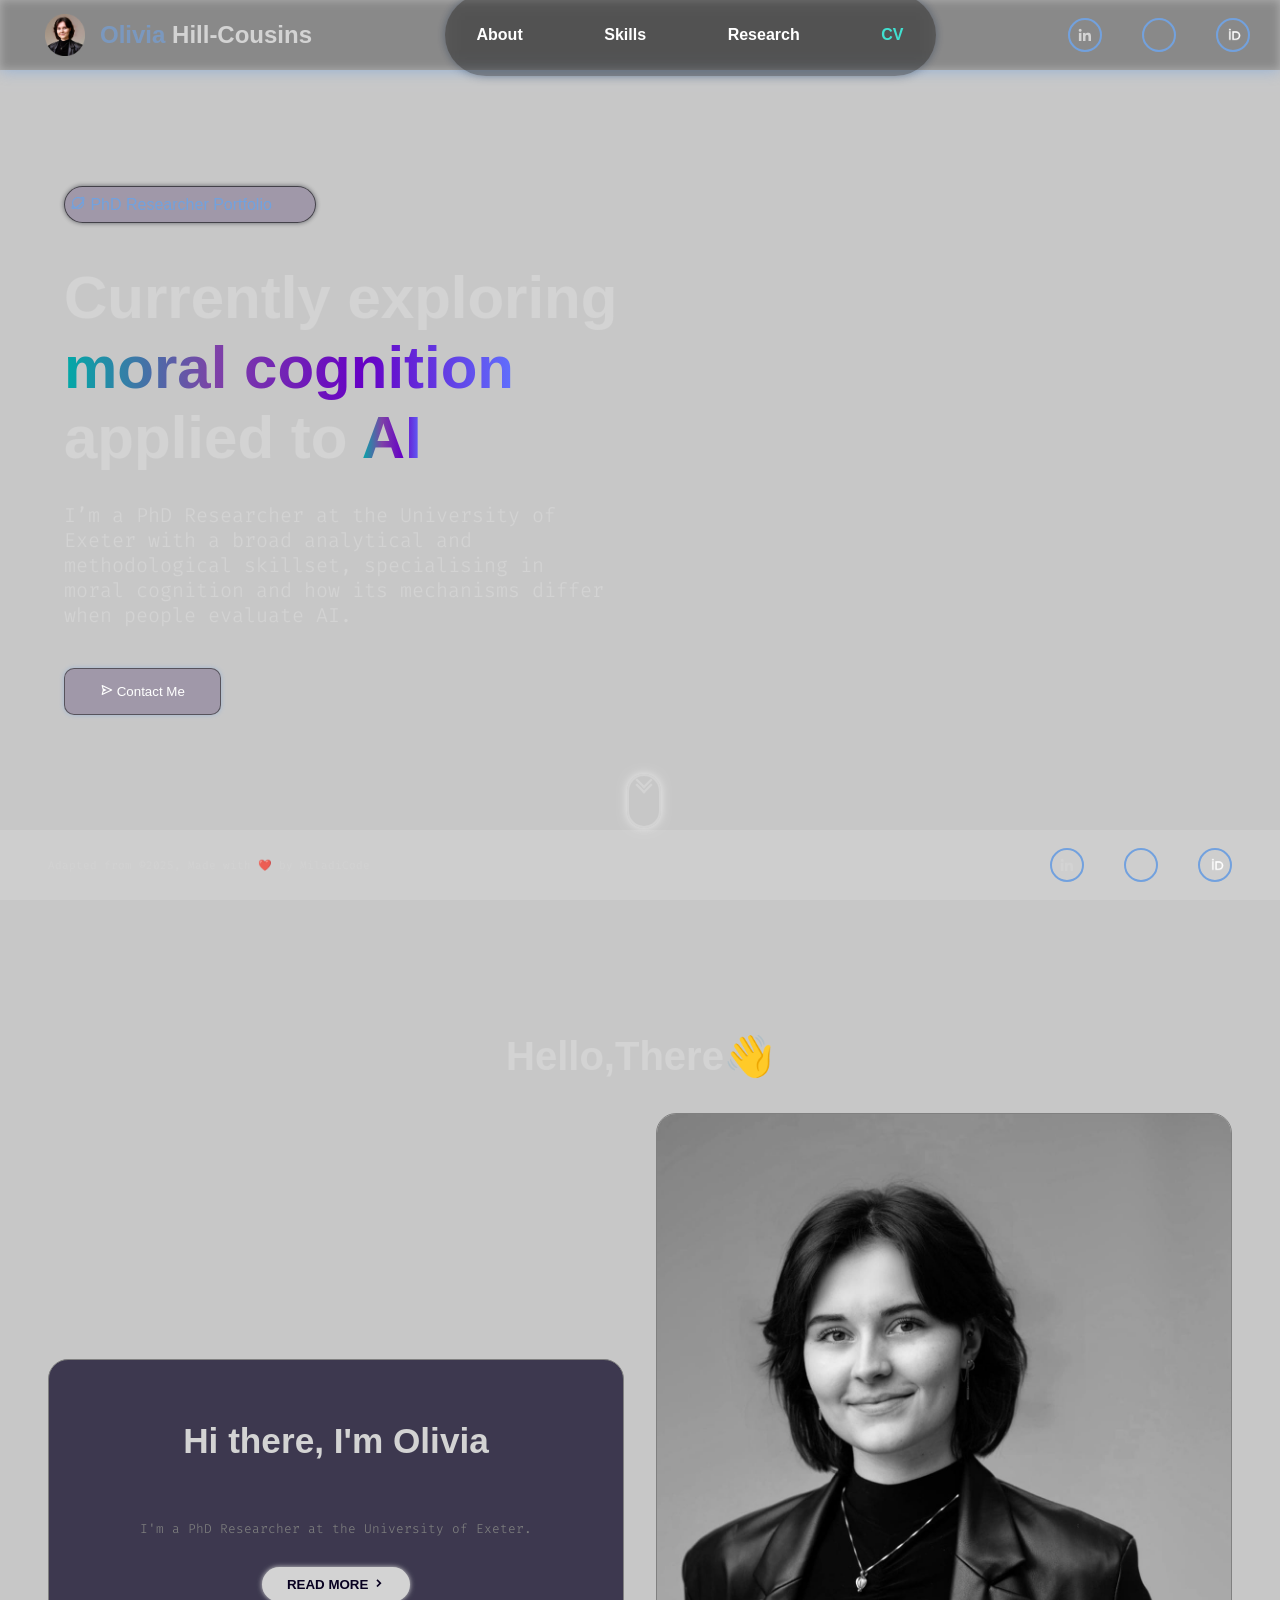
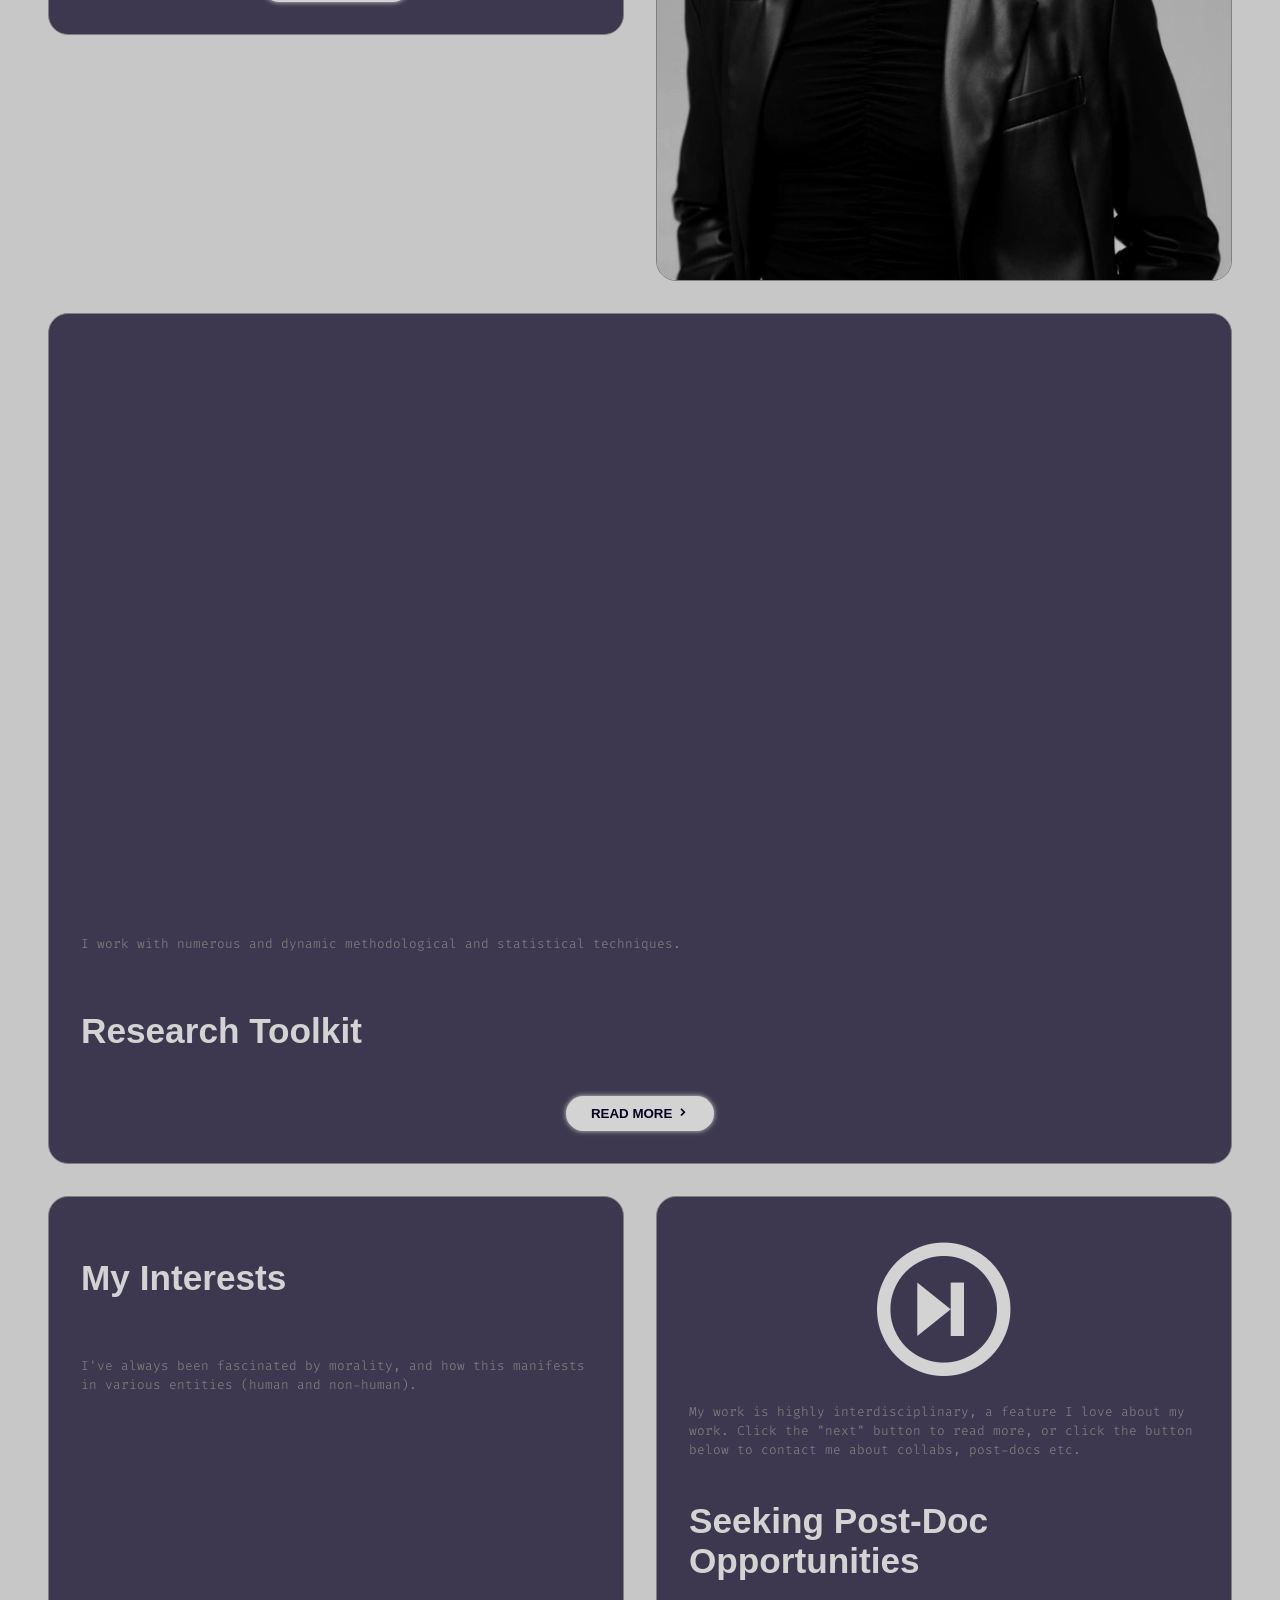
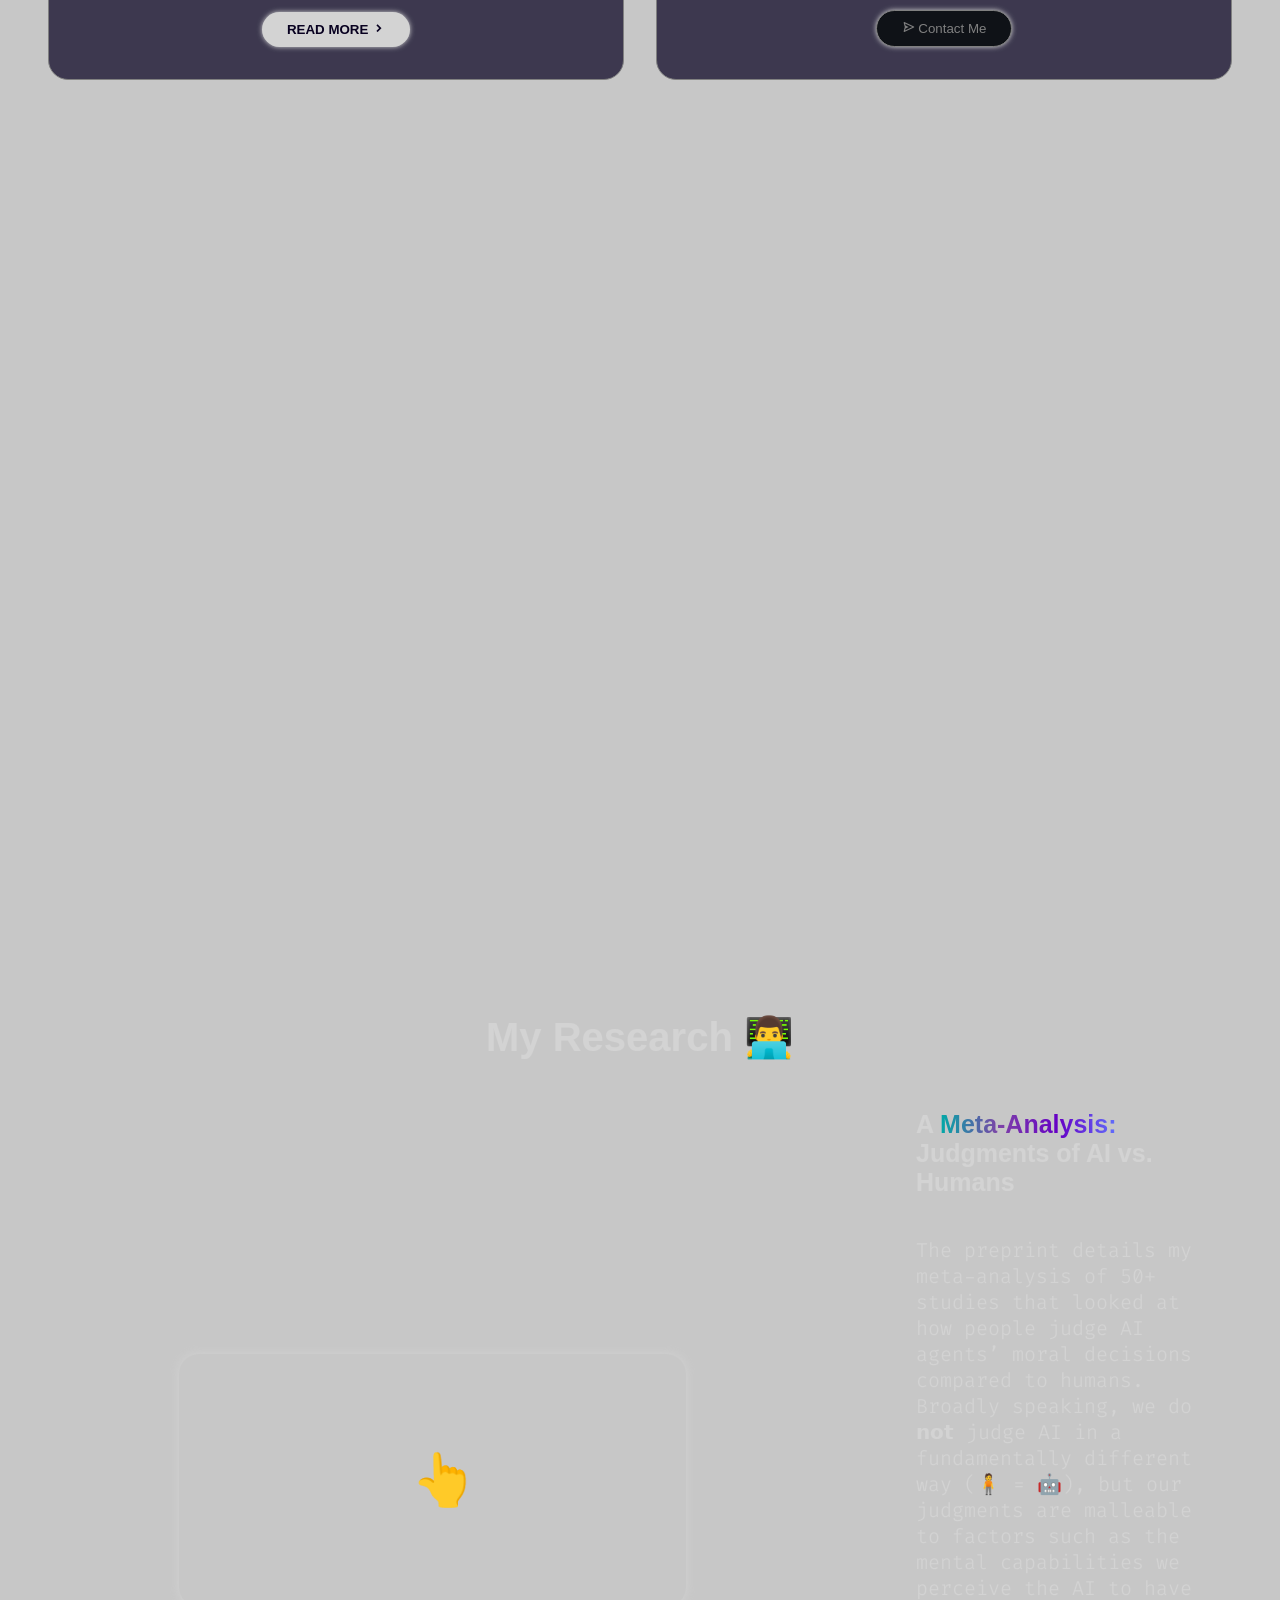
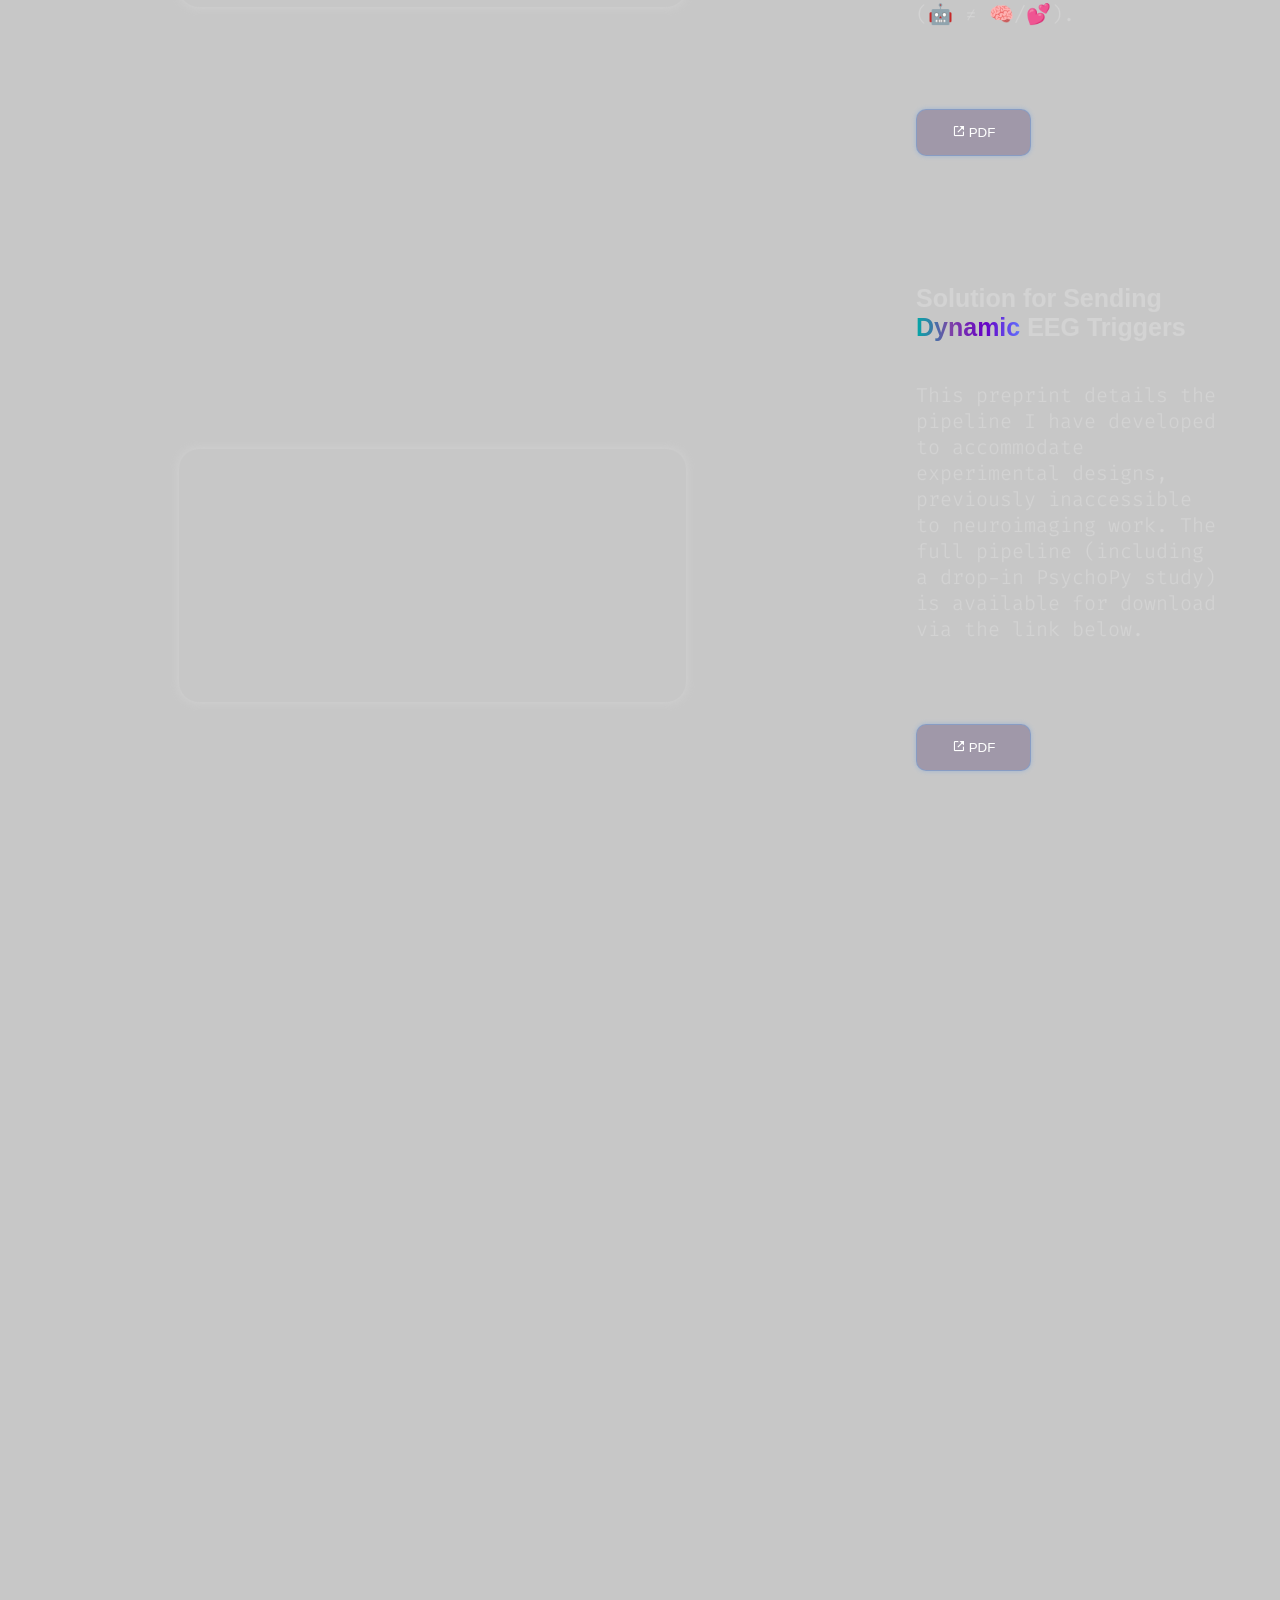
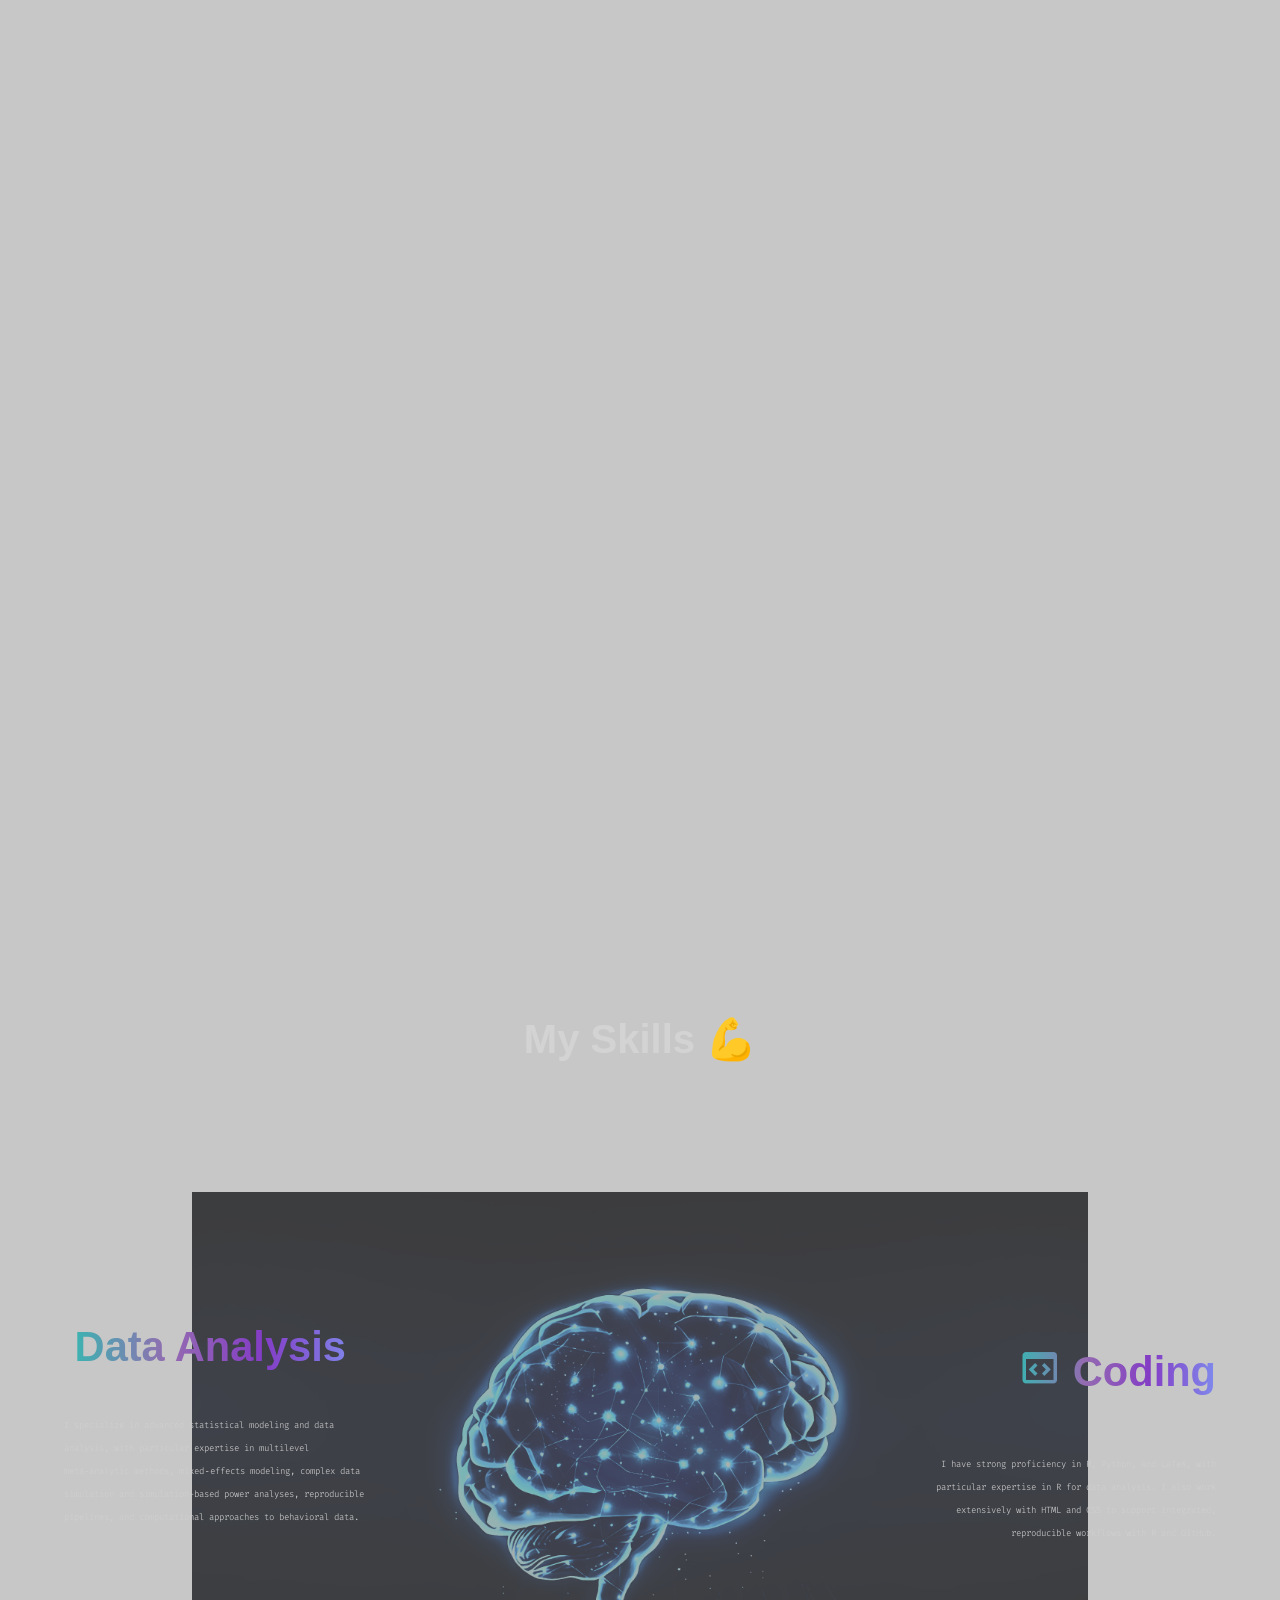
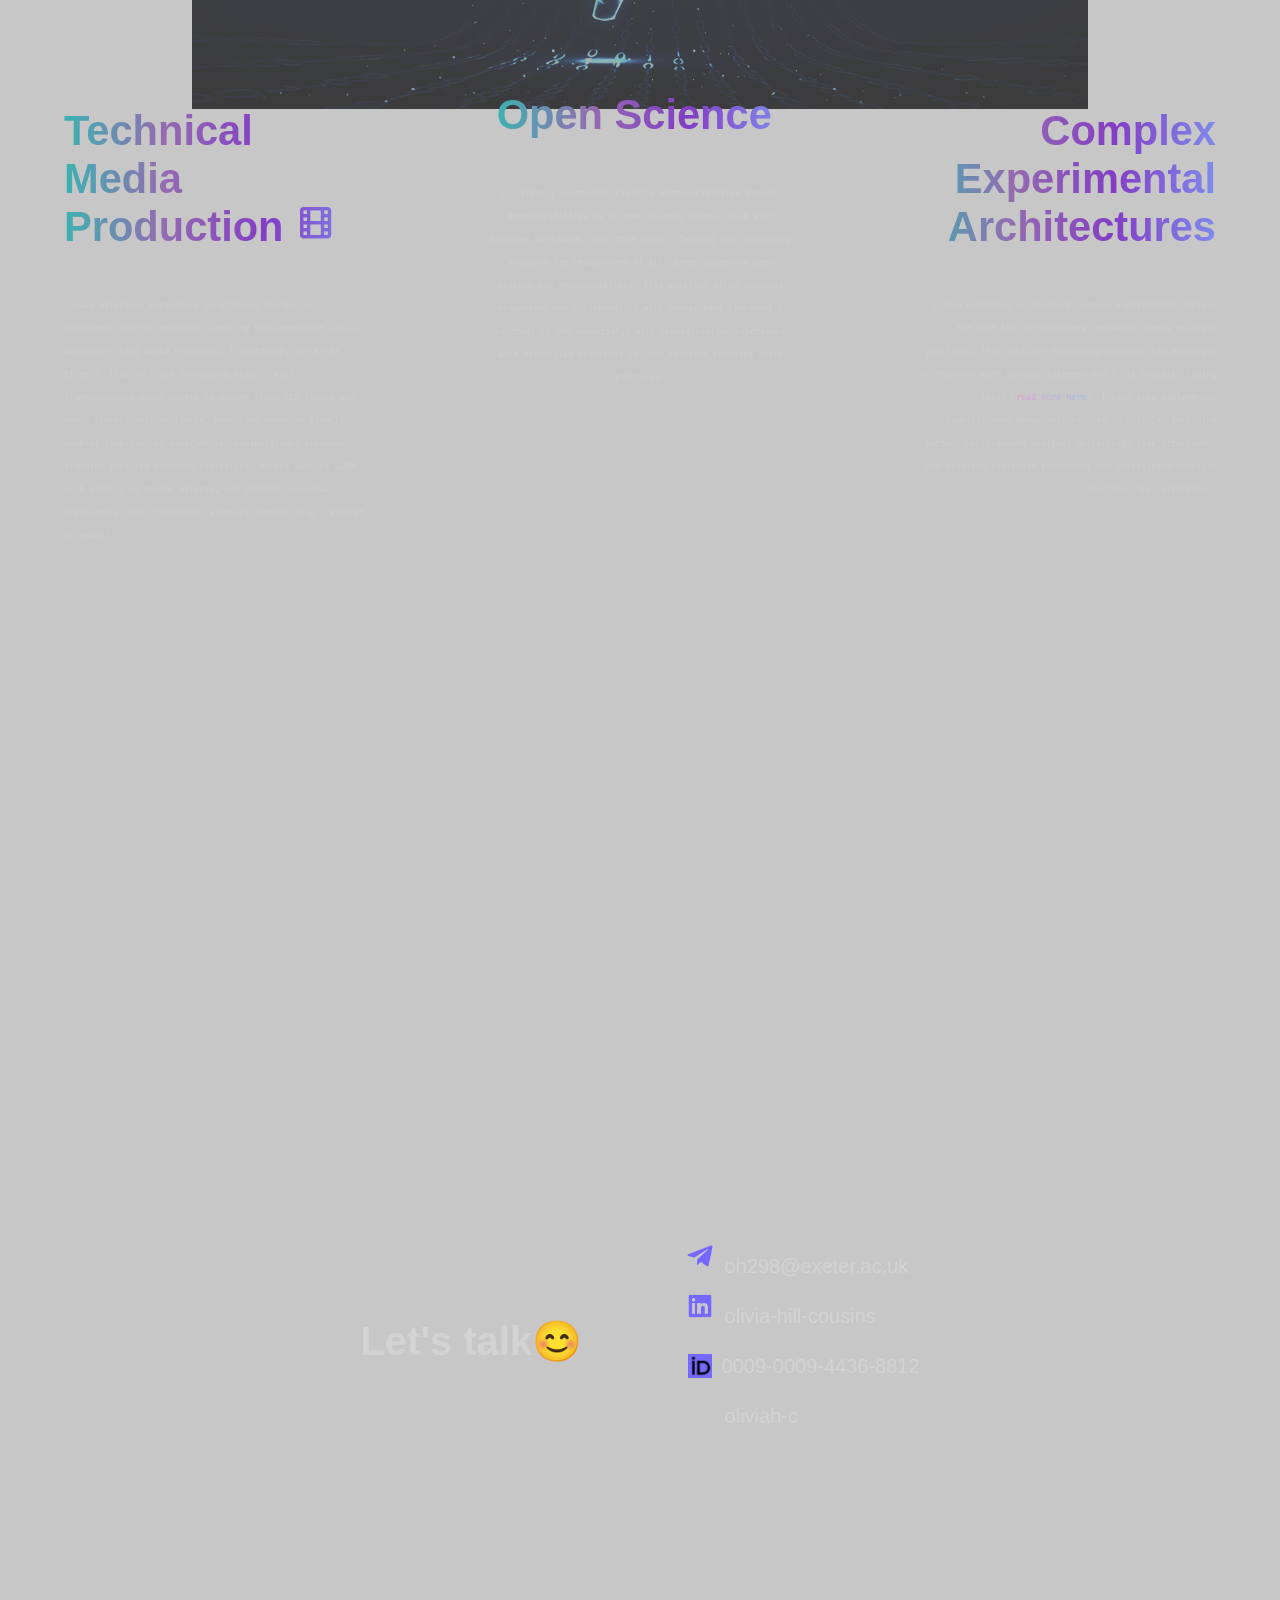
==== commit c8707b27: "update" ====
--- a/index.html
+++ b/index.html
@@ -29,9 +29,10 @@
             </div>
 
             <ul>
-                <li><a href="#">About</a></li>
-                <li><a href="#">Skills</a></li>
-                <li><a href="#">Research</a></li>
+                <li><a href="#about">About</a></li>
+                <li><a href="#skills">Skills</a></li>
+                <li><a href="#research">Research</a></li>
+                <li><a href="olivia-hill-cousins_cv.pdf" id="cv">CV</a></li>
             </ul>
 
             <div class="box-icons">
@@ -58,10 +59,11 @@
             </div>
             
             <ul>
-                <li><a href="#">Home</a></li>
-                <li><a href="#">About</a></li>
-                <li><a href="#">Skills</a></li>
-                <li><a href="#">Research</a></li>
+                <li><a href="#home">Home</a></li>
+                <li><a href="#about">About</a></li>
+                <li><a href="#skills">Skills</a></li>
+                <li><a href="#research">Research</a></li>
+                <li><a href="olivia-hill-cousins_cv.pdf" id="cv">CV</a></li>
             </ul>
 
             <div class="social-sidebar">
@@ -78,10 +80,10 @@
             <video autoplay loop muted plays-inline src="videos/blackhole.mp4"></video>
         </div>
         --->
-        <section class="hero ">
+        <section class="hero " id="home">
             <div class="hero-info autoBlur" data-aos="fade-right" data-aos-duration="1000">
                 <div class="hero-info-title" >
-                    <i class='bx bx-file'></i>
+                    <i class='bx bx-planet'></i>
                     PhD Researcher Portfolio
                 </div>
 
@@ -99,7 +101,7 @@
             <div class="scroll-down"></div>
         </section>
 
-        <section class="info-section">
+        <section class="info-section" id="about">
             <h1 class="section-title autoDisplay">Hello,There👋</h1>
             <div class="info-cards">
                 <div class="card" onclick="openCard(this)">
@@ -163,7 +165,7 @@
             
         </section>
 
-        <section class="my-project">
+        <section class="my-project" id="research">
             
             <h1 class="section-title autoDisplay">My Research 👨‍💻</h1>
             <div class="project-card">
@@ -187,7 +189,7 @@
 
             <div class="project-card" id="dynamic-eeg">
                 <div class="project-vidbox autoBlur">
-                    <video loop id="projectVideo2" src="videos/psychopy_eeg_screenRec.mov"></video>
+                    <video loop mute id="projectVideo2" src="videos/psychopy_eeg_screenRec.mov"></video>
                 </div>
                 <div class="project-info fadein-left">
                     <h1> Solution for Sending <span class="gradient">Dynamic</span> EEG Triggers </h1>
@@ -217,7 +219,7 @@
         </section>
 
         
-        <section class="skills-section">
+        <section class="skills-section" id="skills">
             <h1 class="section-title autoDisplay">
                 My Skills 💪
             </h1>
@@ -235,7 +237,7 @@
 
                 <div class="dataAnalysis">
                     <h1 class="gradient">Data Analysis  <i class='bx bx-chart-bar-columns' ></i></h1>
-                    <p>I specialize in advanced statistical modeling and data analysis, with particular expertise in multilevel meta‑analytic methods, mixed‑effects modeling, complex data simulation, reproducible pipelines, and computational approaches to behavioral data.</p>
+                    <p>I specialize in advanced statistical modeling and data analysis, with particular expertise in multilevel meta‑analytic methods, mixed‑effects modeling, complex data simulation and simulation-based power analyses, reproducible pipelines, and computational approaches to behavioral data.</p>
                 </div>
 
                 <div class="techMedia">
@@ -275,9 +277,7 @@
 
         <section class="contact-section ">
             <h1 class="section-title autoDisplay">Let's talk😊</h1>
-
             <div class="social-box autoBlur">
-            
                 <a href="#"><i class='bx bxl-telegram' ></i> oh298@exeter.ac.uk</a>
                 <a href="http://www.linkedin.com/in/olivia-hill-cousins"><i class='bx bxl-linkedin-square' ></i> olivia-hill-cousins</a>
                      <a href="https://orcid.org/0009-0009-4436-8812" target="_blank" rel="noopener noreferrer">
--- a/style.css
+++ b/style.css
@@ -70,7 +70,10 @@
 .left{
     display: flex;
     align-items: center;
-}
+    height: fit-content;
+}
+
+
 
 .left img{
     width: 40px;
@@ -81,8 +84,9 @@
 header ul{
     display: flex;
     justify-content: space-between;
-    width: 30%;
-    padding: 15px 15px;
+    width: 35%;
+    gap: 1rem;
+    padding: 2rem;
     border-radius: 50px;
     background-color: rgba(0, 0, 0, 0.326);
     backdrop-filter: blur(10px);
@@ -98,7 +102,7 @@
     color: white;
     font-weight: 700;
     transition: 0.3s;
-    margin: 0 10px;
+    margin: 0 0px;
 }
 
 header ul a:hover{
@@ -1127,11 +1131,15 @@
 
 .contact-section h1{
     left: 40%;
+    margin-top: 5rem;
+    margin-bottom: 15rem;
 }
 
 .social-box {
     display: flex;
     flex-direction: column;
+    margin-top: 5rem;
+    margin-bottom: 15rem;
 }
 
 .social-box a{
@@ -1182,7 +1190,7 @@
     display: flex;
     justify-content: space-between;
     align-items: center;
-    position: absolute;
+    position: fixed;
     bottom: 0;
     right: 0;
     left: 0;
@@ -1238,7 +1246,7 @@
 @keyframes autoDisplayAnimation{
     from{
         filter: blur(10px);
-        transform: translateY(-200px) scale(0);
+        transform: translateY(-20vh) scale(0);
     } 50%{
         opacity: 1;
         filter: blur(0px);
@@ -1303,6 +1311,12 @@
     padding-left: 20px;
 }
 
+
+#cv{
+    color: turquoise;
+
+}
+
 .sidebar ul li{
     list-style: none;
     margin-bottom: 30px;
@@ -1311,7 +1325,7 @@
 .sidebar ul li a{
     text-decoration: none;
     color: lightgray;
-    font-size: 30px;
+    font-size: 20px;
     font-weight: 700;
     text-shadow:0 0 15px #4c4c4c;
 }
@@ -1322,11 +1336,33 @@
     text-wrap: nowrap;
 }
 
-.social-sidebar a{
-    font-size: 35px;
-    padding: 5px 5px;
-    cursor: pointer;
-    transition: 0.5s;
+.social-sidebar a {
+  display: flex;
+  align-content: center;
+  gap: 12px;
+  font-size: 25px;
+  padding: 5px 5px;
+  cursor: pointer;
+  transition: 0.5s;
+  color: lightgray;
+  text-decoration: none;
+  white-space: nowrap;
+}
+
+.social-sidebar .orcid-link {
+  display: flex;
+  font-size: 18px;
+  color: lightgray;
+  text-decoration: none;
+  white-space: nowrap;
+}
+
+.social-sidebar .orcid-logo {
+  width: auto;
+  height: 40px;
+  margin: 0;
+  margin-left: -6.5px;
+  margin-top: -8px;
 }
 
 /* Sidebar Open ANimation */
@@ -1336,7 +1372,7 @@
 
 @keyframes openSideBarAnimation {
     to{
-        width: 80%;
+        width: 50%;
         opacity: 1;
         bottom: 0;
         border-radius: 0;
@@ -1382,10 +1418,10 @@
 
 
 @media screen and (max-width: 1200px){
-    .blackhole-box video{
-        margin-top: -20%;
-    }
-
+    .left h2{
+    font-size: 1.3rem;
+    }
+    
     .hero-info h1{
         font-size: 40px;
         max-width: 400px;
@@ -1398,11 +1434,22 @@
 
     .skills-video-box{
         right: 0%;
+        mix-blend-mode:lighten;
     }
 
     .skills-video-box video{
-        height: 50rem;
-    }
+        height: 500px;
+        mix-blend-mode:lighten;
+    }
+
+    .skills-video-box{
+    position: absolute;
+    right: 3%;
+    filter: brightness(0.8);
+    opacity: 0.35;
+    }
+
+
 
     .info-cards{
         grid-template-columns: auto;
@@ -1420,12 +1467,36 @@
         scale: 0.8;
     }
 
+    
+
+    .contact-section {     
+    flex-direction: column; 
+    height: 55vh;
+    justify-content: flex-start;
+    gap: 1.5rem;
+    padding-top: 4rem;
+    }
+
+
     .contact-section .section-title {
-        left: 30%;
+        margin:0;
+    }
+
+    .social-box {
+        margin-top: 0;
+        margin-bottom: 0;
+
+
+    }
+    
+    .footer{
+        height: 5%;
     }
 }
 
 @media screen and (max-width: 700px){
+
+
     header {
         position: fixed;
         height: 50px;
@@ -1441,11 +1512,6 @@
 
     .menu-icon{
         display: inline;
-    }
-
-    .blackhole-box video {
-        width: 100%;
-        margin-top: -15%;
     }
 
     .autoBlur{
@@ -1519,7 +1585,7 @@
 
     .project-card{
         flex-direction: column;
-        margin-left: 25%;
+        margin-left: 15%;
         gap: 30px;
     }
     
@@ -1613,15 +1679,11 @@
         
     }
 
-    .blackhole-box {
-        overflow: hidden;
-    }
-
-    .blackhole-box video {
-        width: 140%;
-        margin-top: -27%;
-
-    }
+
+    .info-cards{
+        width: 45vh;
+    }
+    
 
     .left {
         scale: 0.9;
@@ -1675,25 +1737,39 @@
 
     .skills-box{
         height: 120vh;
-        margin-right: 30px;
     }
 
     .slider{
         bottom: 0%;
     }
 
-    .contact-section{
-        scale: 0.9;
-        height: 120vh;
-    }
 
     .contact-section .section-title {
-        top: -30px;
-        left: 25%;
-    }
+        margin: 0;
+    }
+
+    .contact-section {     
+    flex-direction: column; 
+    height: 55vh;
+    justify-content: flex-start;
+    gap: 1.5rem;
+    padding-top: 4rem;
+    scale: 0.9;
+    }
+
+
+
+    .social-box {
+        margin-top: 0;
+        margin-bottom: 0;
+
+
+    }
+    
 
     .footer {
-        padding: 10px;
+        padding: 0.75rem;
+        height: 4%;
     }
 
     .footer p {
@@ -1709,6 +1785,7 @@
         font-size: 10 px;
         margin: 0;
     }
+
 
     
 
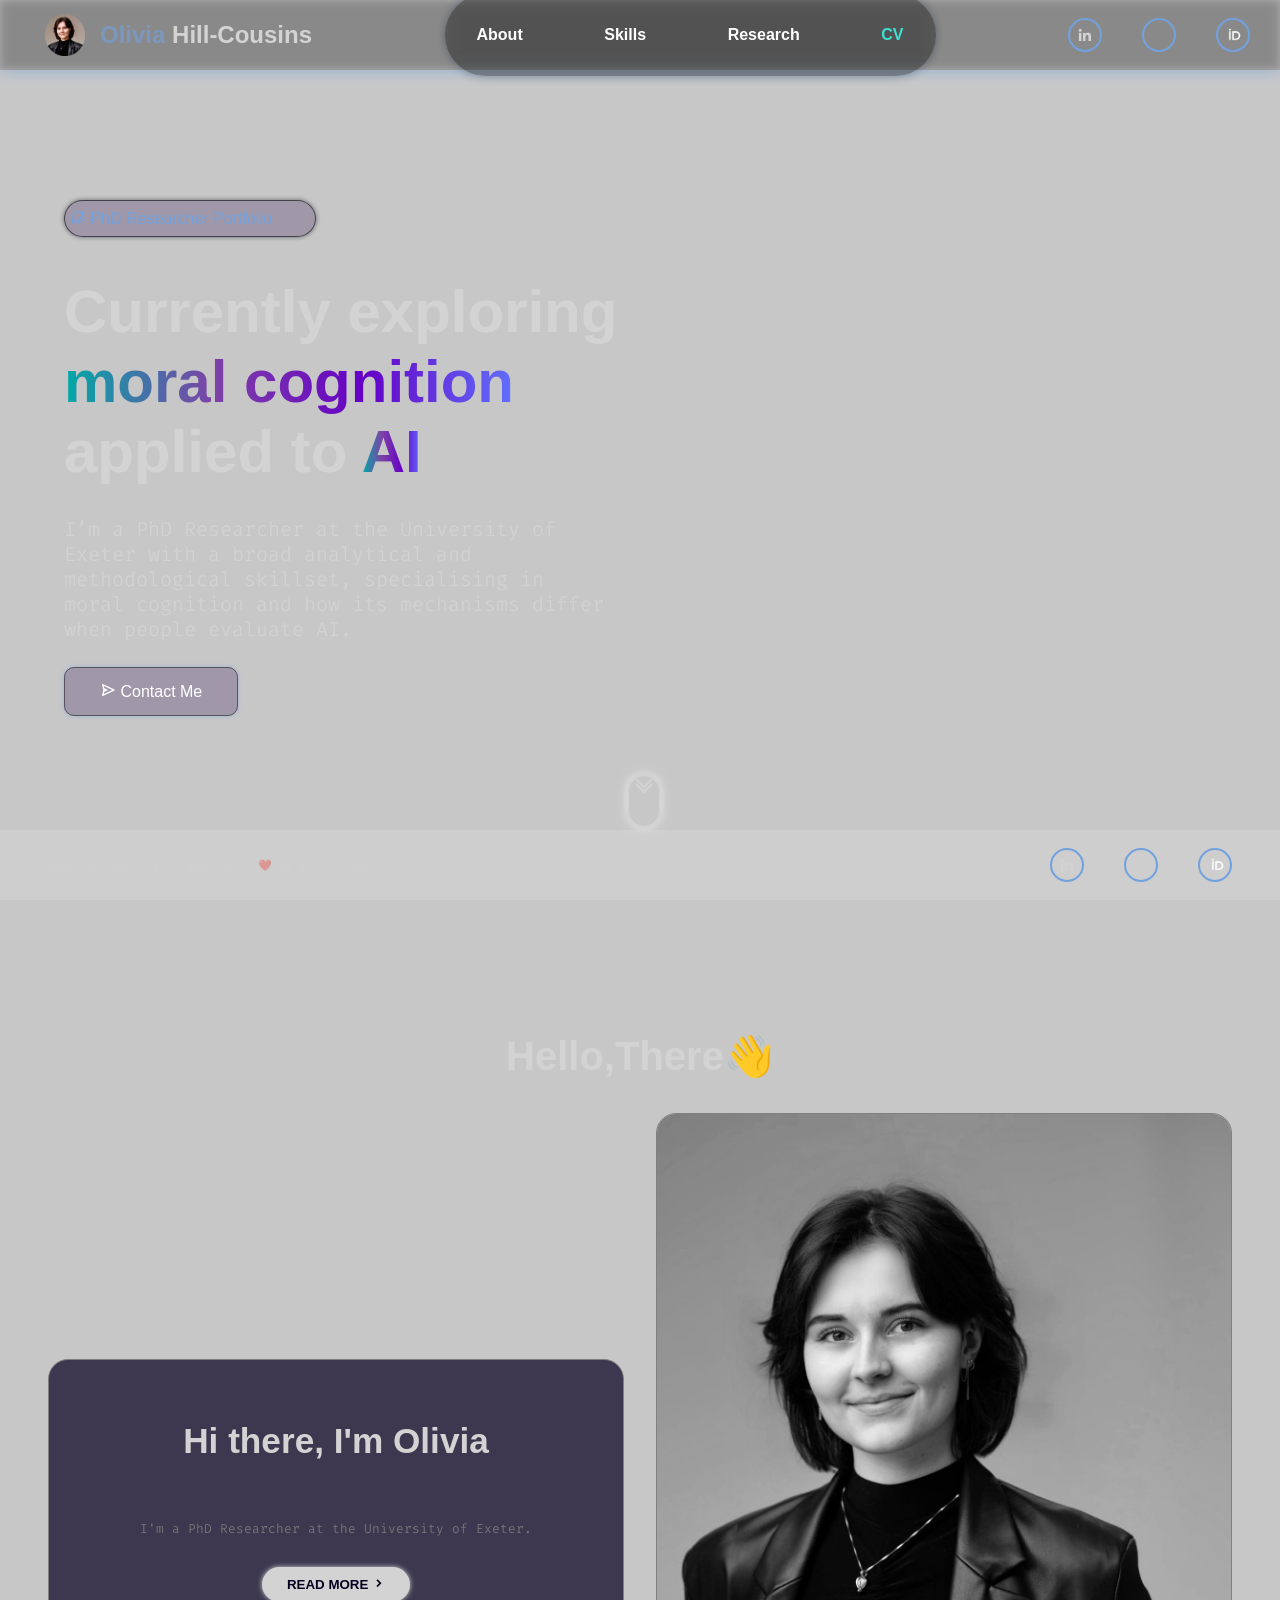
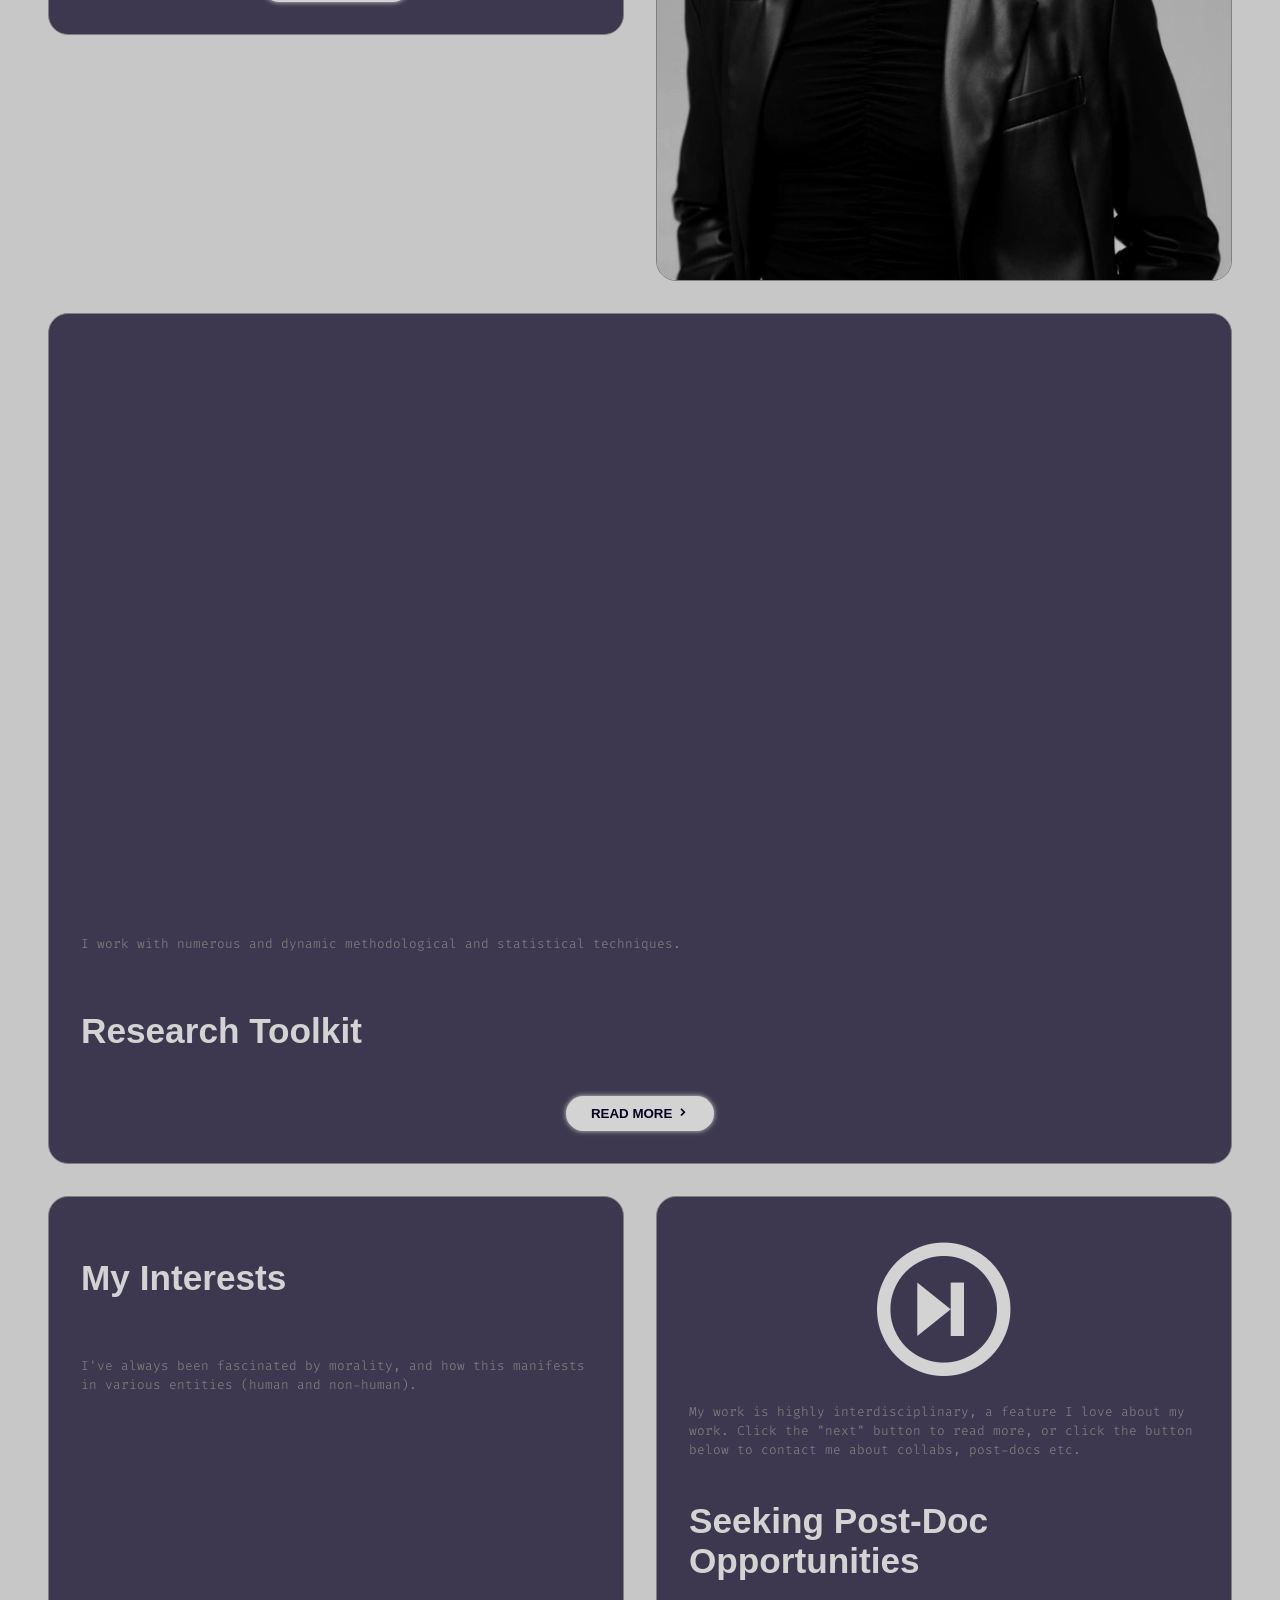
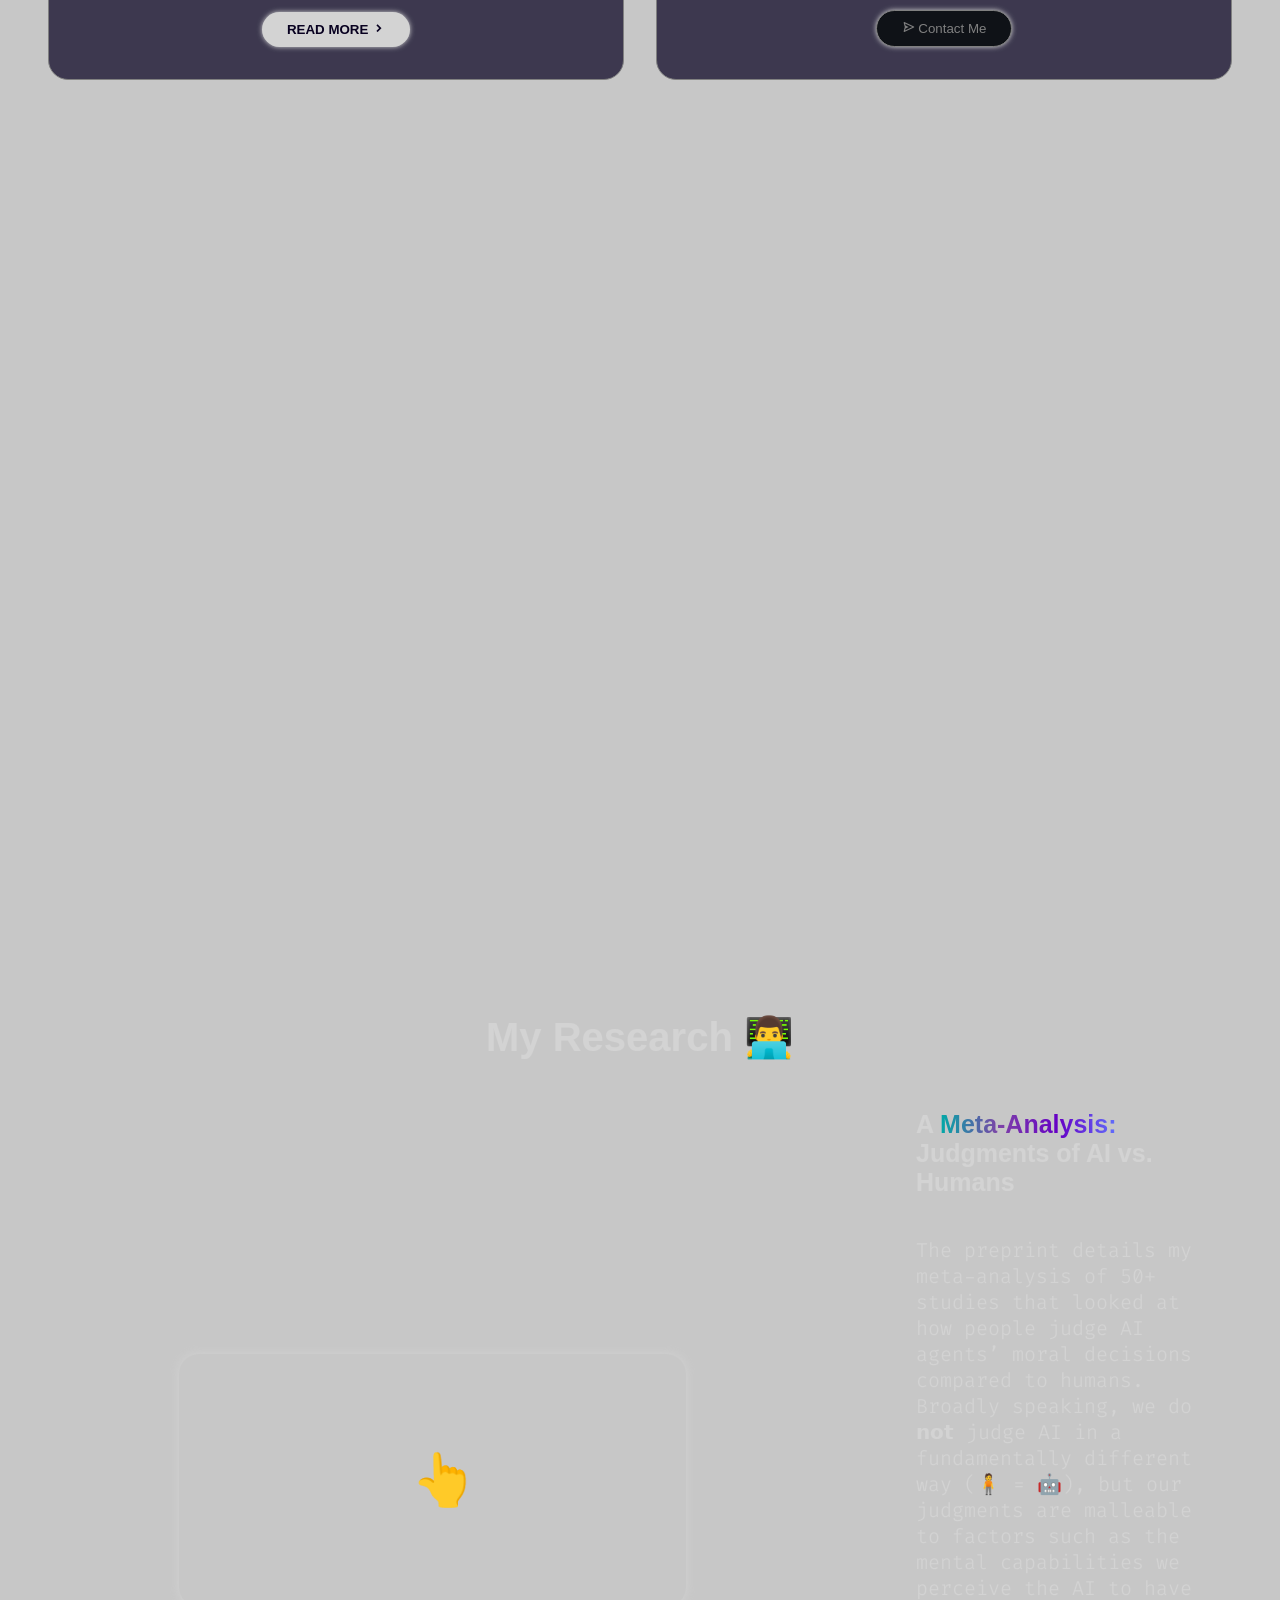
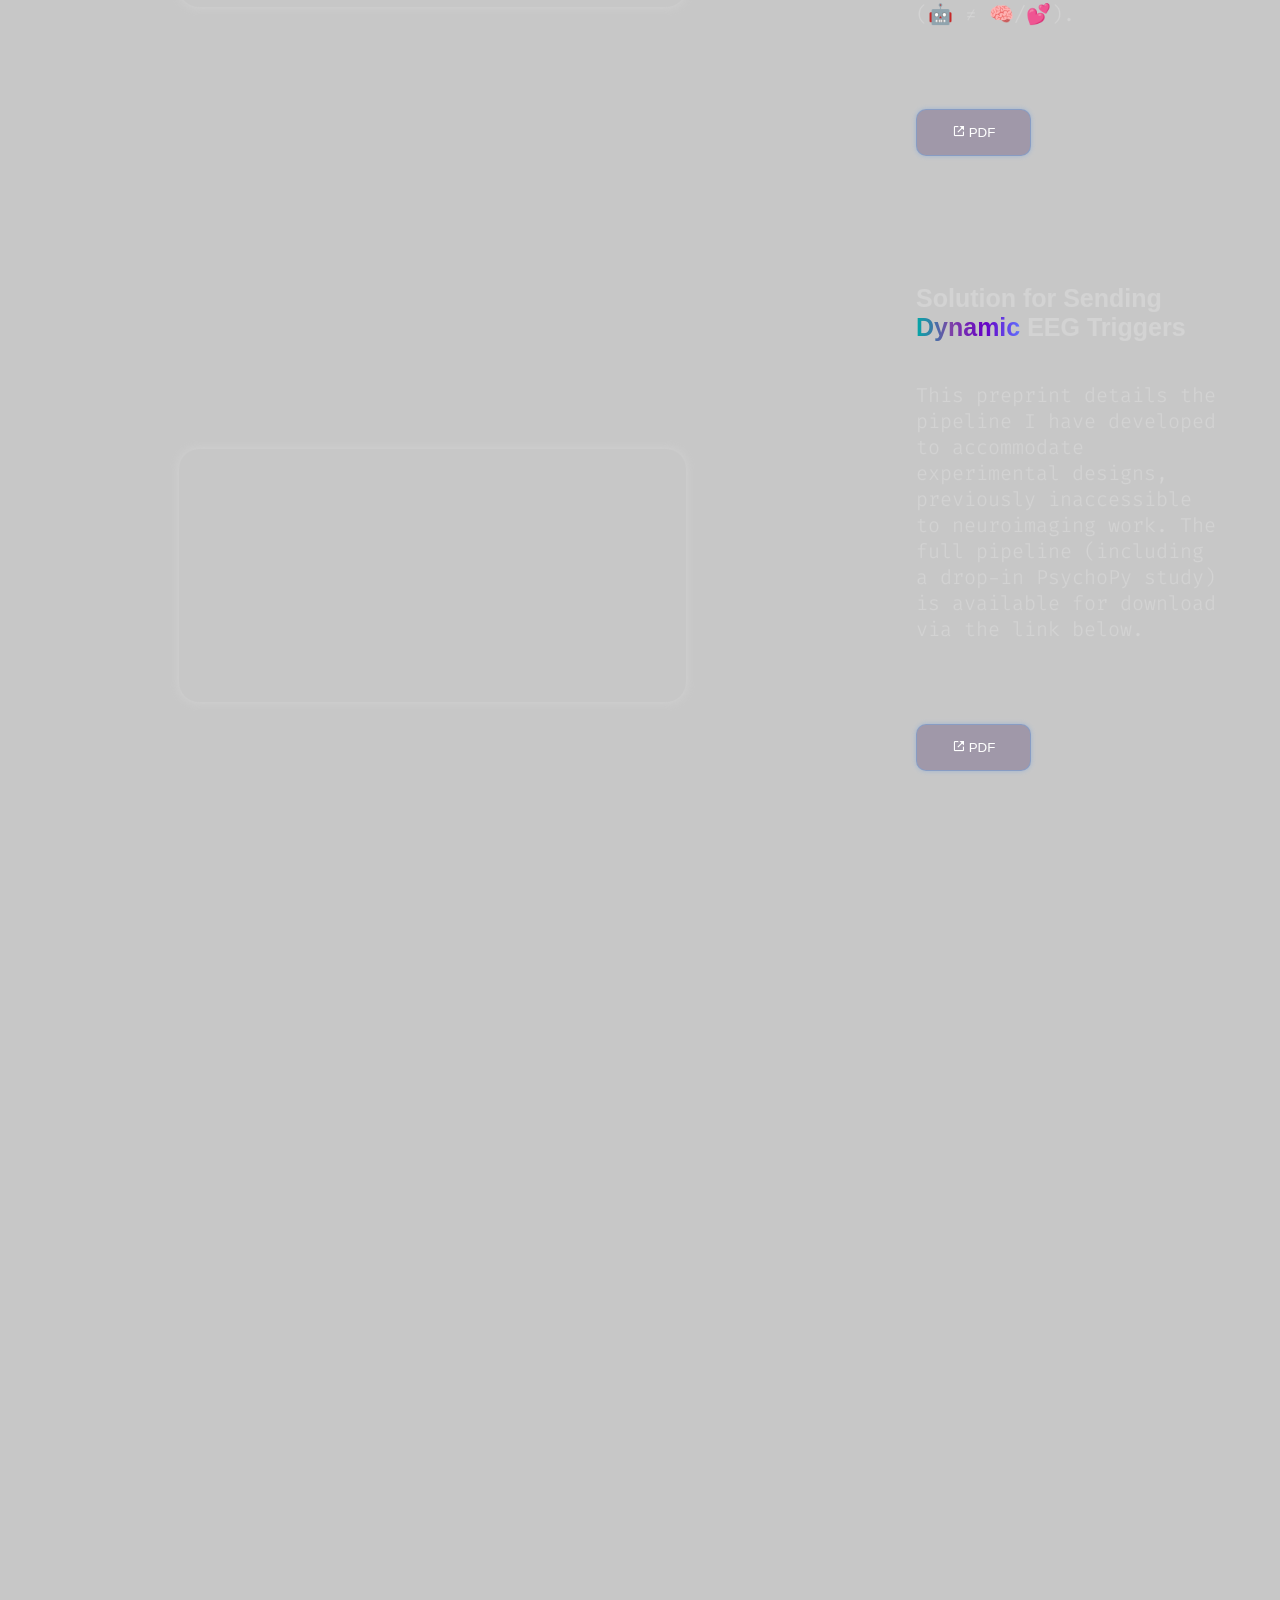
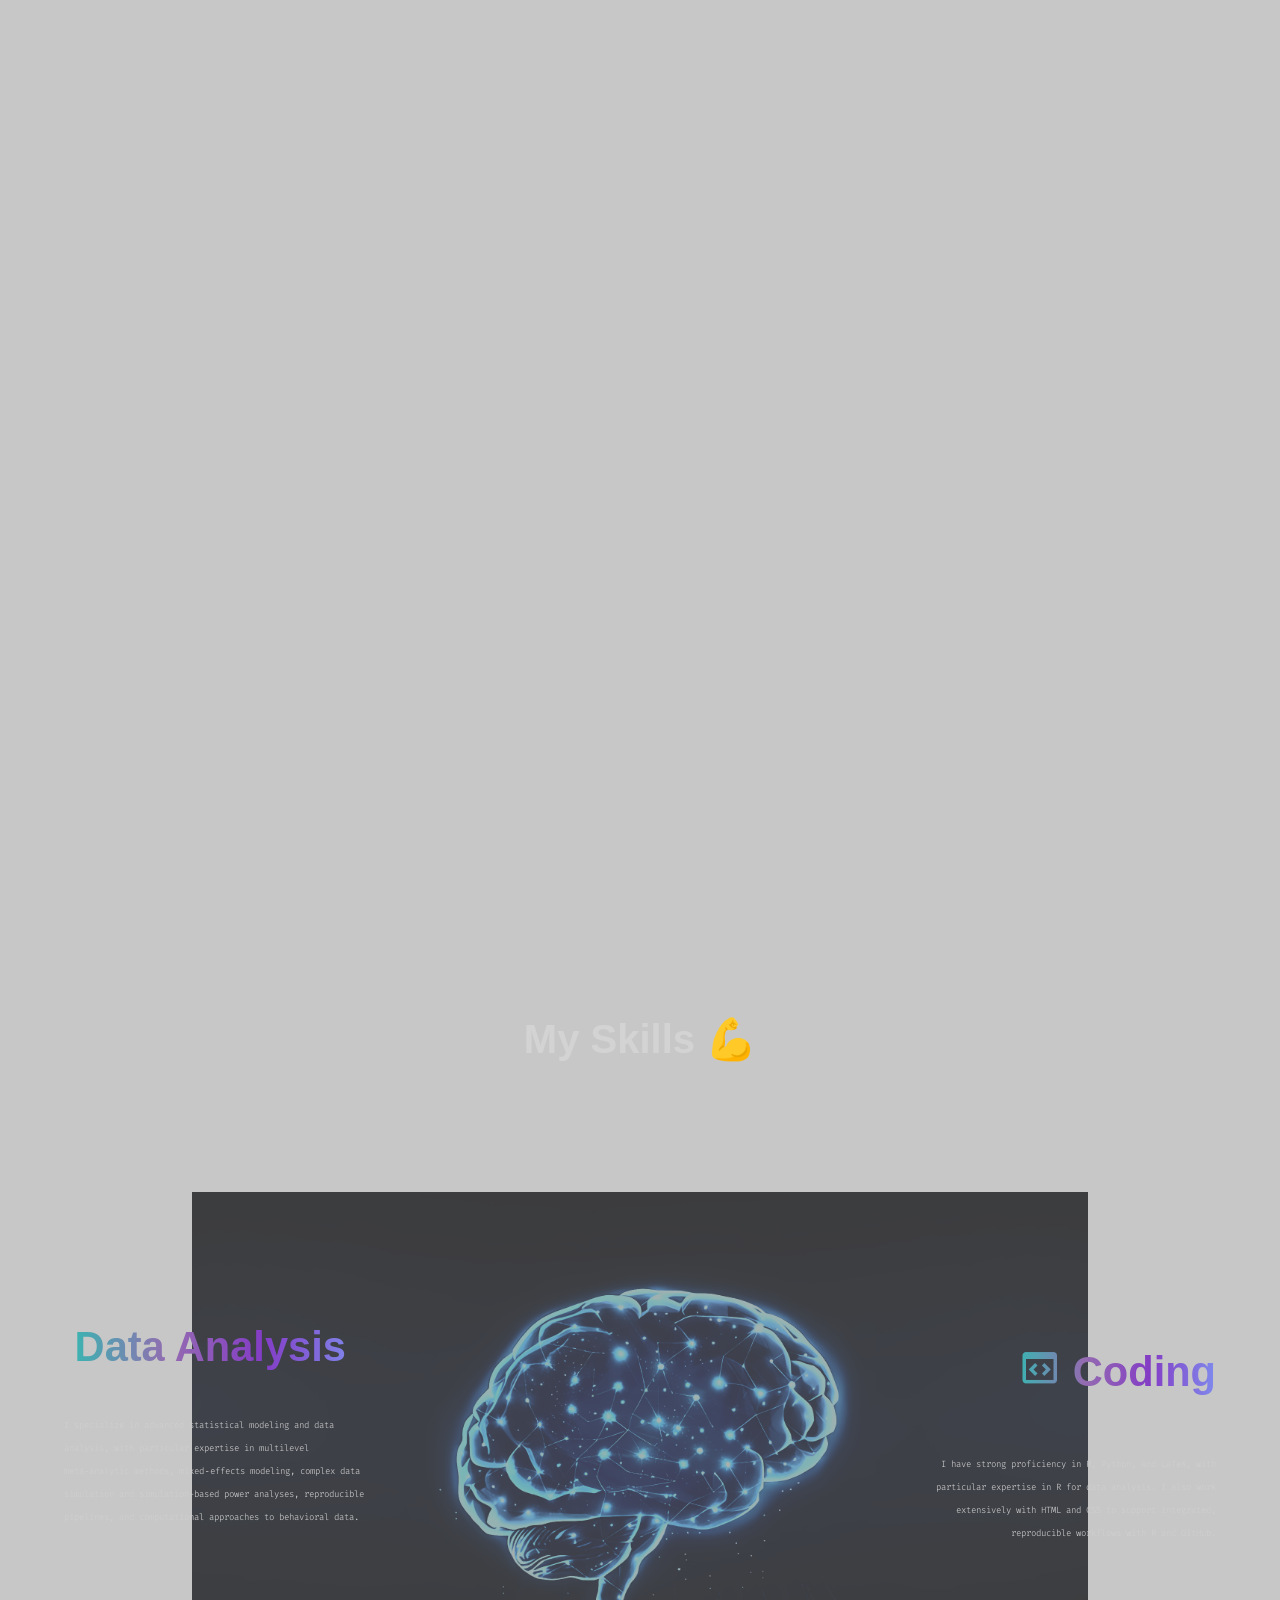
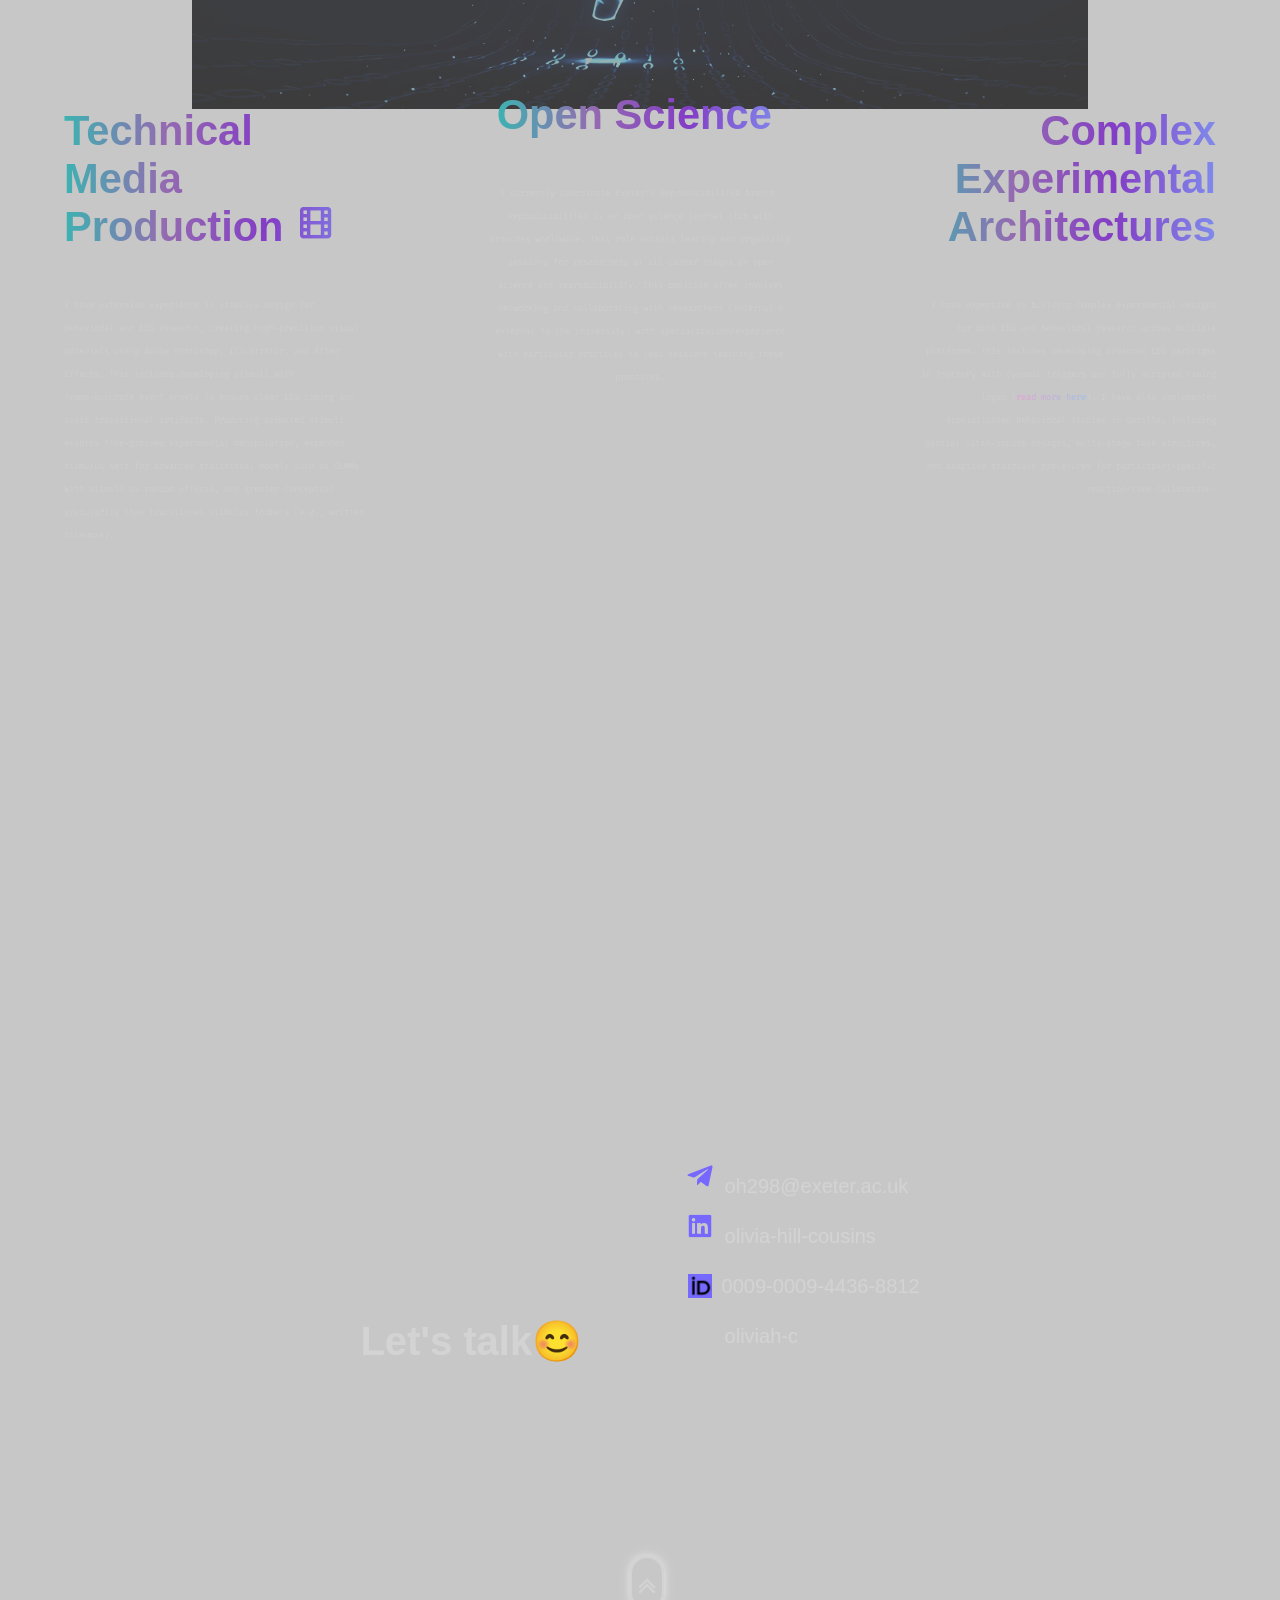
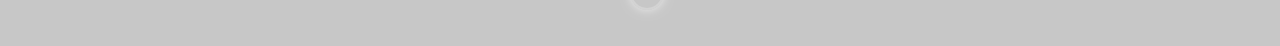
==== commit 9432dcba: "add scroll up arrow" ====
--- a/index.html
+++ b/index.html
@@ -91,14 +91,14 @@
 
                 <p>I’m a PhD Researcher at the University of Exeter with a broad analytical and methodological skillset, specialising in moral cognition and how its mechanisms differ when people evaluate AI. </p>
 
-                <button><i class='bx bx-send' ></i> Contact Me</button>
+                <a href="#contact" class="btn"><i class='bx bx-send' ></i> Contact Me</a>
             </div>
             
             <div class="skills-video-box " >
                 <video class="skills-video autoBlur" autoplay loop muted plays-inline src="videos/brain-video.mp4"></video>
             </div>
         
-            <div class="scroll-down"></div>
+            <a href="#about" class="scroll-down"></a>
         </section>
 
         <section class="info-section" id="about">
@@ -163,7 +163,11 @@
             </div>
                 <div class="card-overlay" onclick="closeCard()"></div>
             
-        </section>
+            
+         
+        </section>
+
+        
 
         <section class="my-project" id="research">
             
@@ -275,7 +279,7 @@
             </div>
         </section>
 
-        <section class="contact-section ">
+        <section class="contact-section " id="contact">
             <h1 class="section-title autoDisplay">Let's talk😊</h1>
             <div class="social-box autoBlur">
                 <a href="#"><i class='bx bxl-telegram' ></i> oh298@exeter.ac.uk</a>
@@ -286,7 +290,7 @@
             </div>
 
             
-        
+            <a href="#home" class="scroll-up"></a>
         </section> 
 
         <section class="footer">
--- a/style.css
+++ b/style.css
@@ -171,6 +171,18 @@
     height: 100vh;
     align-items: center;
     justify-content: space-between;
+}
+
+.btn {
+    color: white;
+    padding: 15px 35px;
+    border-radius: 10px;
+    border: 1px solid #10111381;
+    background-color: #2200493d;
+    box-shadow: 0 0 5px #72a1de81;
+    cursor: pointer;
+    transition: 0.3s;
+    text-decoration: none;
 }
 
 .hero-info{
@@ -1131,15 +1143,15 @@
 
 .contact-section h1{
     left: 40%;
-    margin-top: 5rem;
-    margin-bottom: 15rem;
+    margin-top: 15rem;
+    margin-bottom: 25rem;
 }
 
 .social-box {
     display: flex;
     flex-direction: column;
     margin-top: 5rem;
-    margin-bottom: 15rem;
+    margin-bottom: 25rem;
 }
 
 .social-box a{
@@ -1184,6 +1196,58 @@
     top: 10px;   /* nudge DOWN */
 }
 
+
+
+.scroll-up {
+    height: 50px;
+    width: 30px;
+    border: 2px solid lightgray;
+    position: absolute;
+    left: 49%;
+    bottom: 8%;
+    border-radius: 50px;
+    cursor: pointer;
+    box-shadow: 0 0 10px rgba(255, 255, 255, 0.626);
+}
+
+/* Arrow shapes */
+.scroll-up::before,
+.scroll-up::after {
+    content: "";
+    position: absolute;
+    top: 80%;
+    left: 50%;
+    height: 10px;
+    width: 10px;
+    transform: translate(-50%, -100%) rotate(45deg);
+    border: 2px solid lightgray;
+    border-bottom: transparent;
+    border-right: transparent;
+    animation: scroll-up 2s ease-in-out infinite;
+}
+
+.scroll-up::before {
+    top: 70%;
+    animation-delay: 0.5s;
+}
+
+/* Animation */
+@keyframes scroll-up {
+    0% {
+        opacity: 0;
+        top: 90%;
+    }
+    30% {
+        opacity: 1;
+    }
+    60% {
+        opacity: 1;
+    }
+    100% {
+        opacity: 0;
+        top: 10%;
+    }
+}
 
 
 .footer{
@@ -1204,7 +1268,7 @@
         color: lightgray;
         text-decoration: none;
         font-size: 11px;
-        opacity: 0.8;
+        opacity: 0.4;
         transition: 0.3s ease;
     }
 
